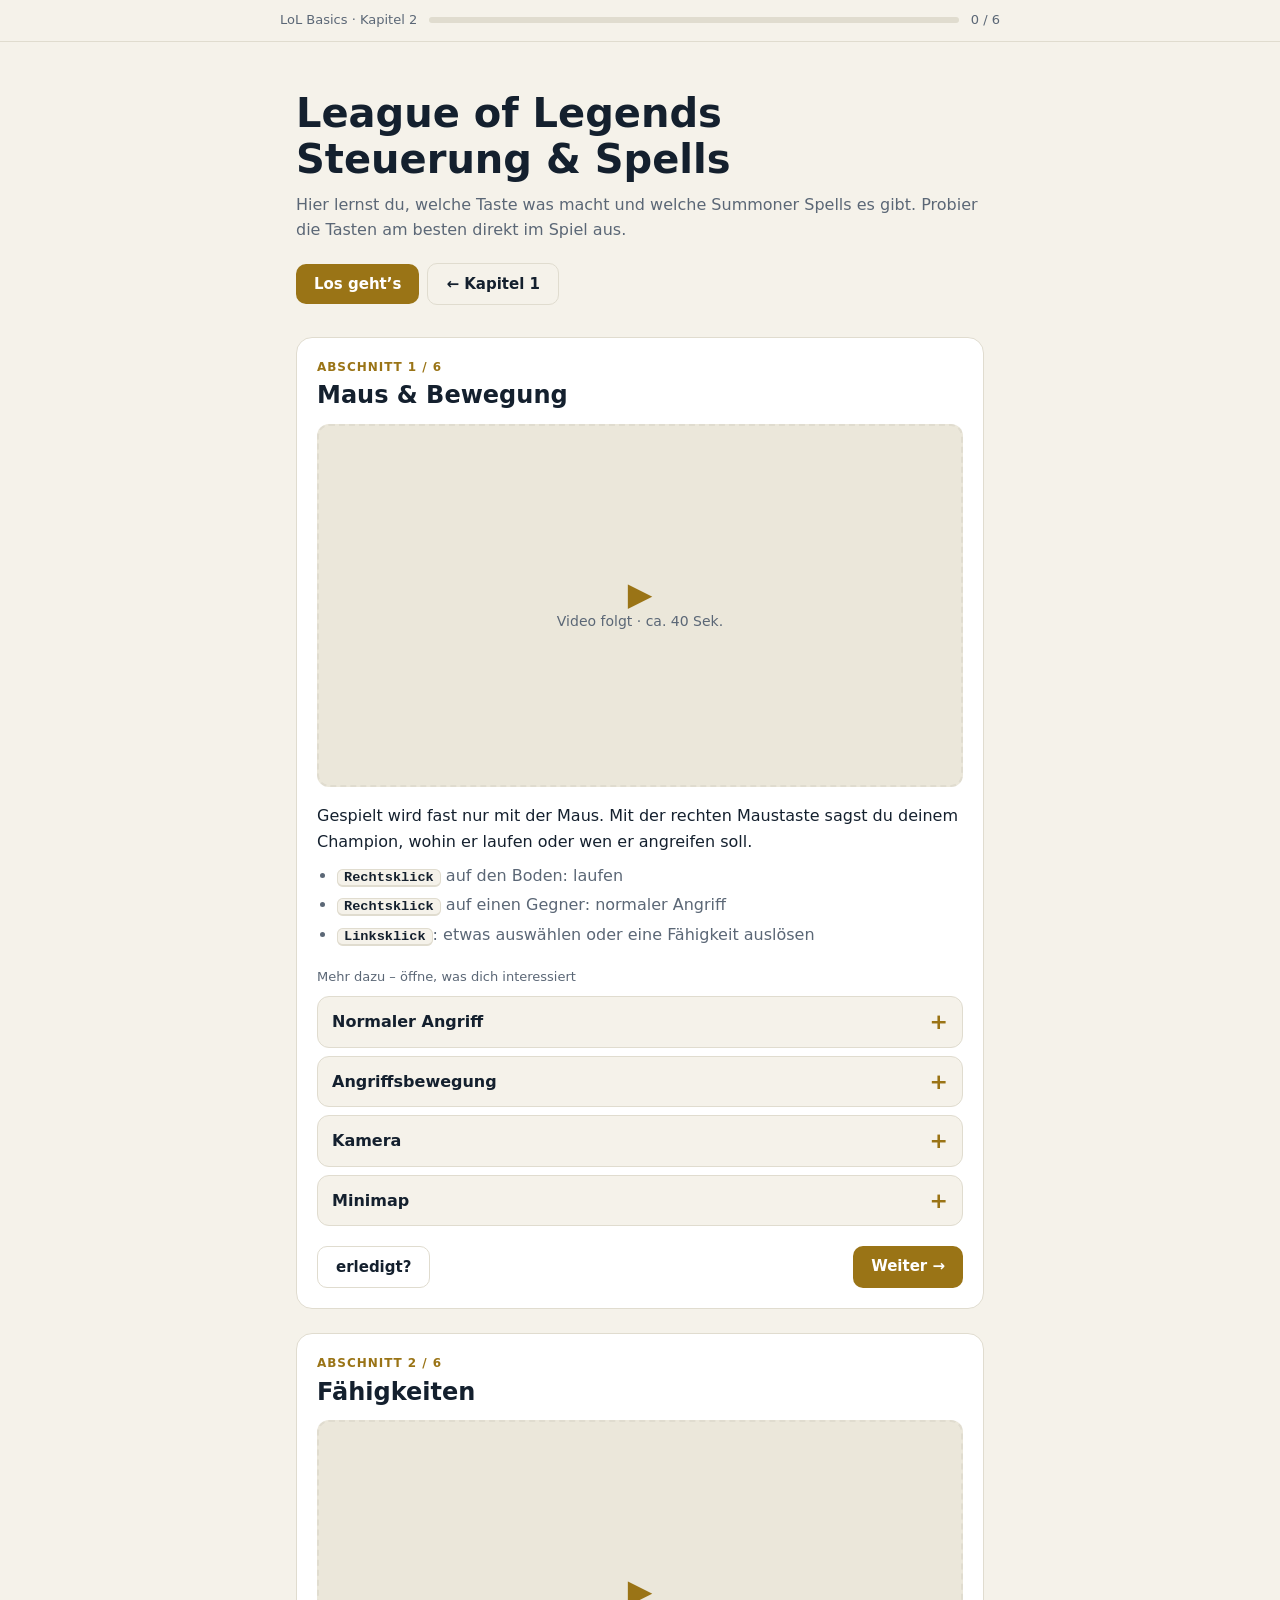
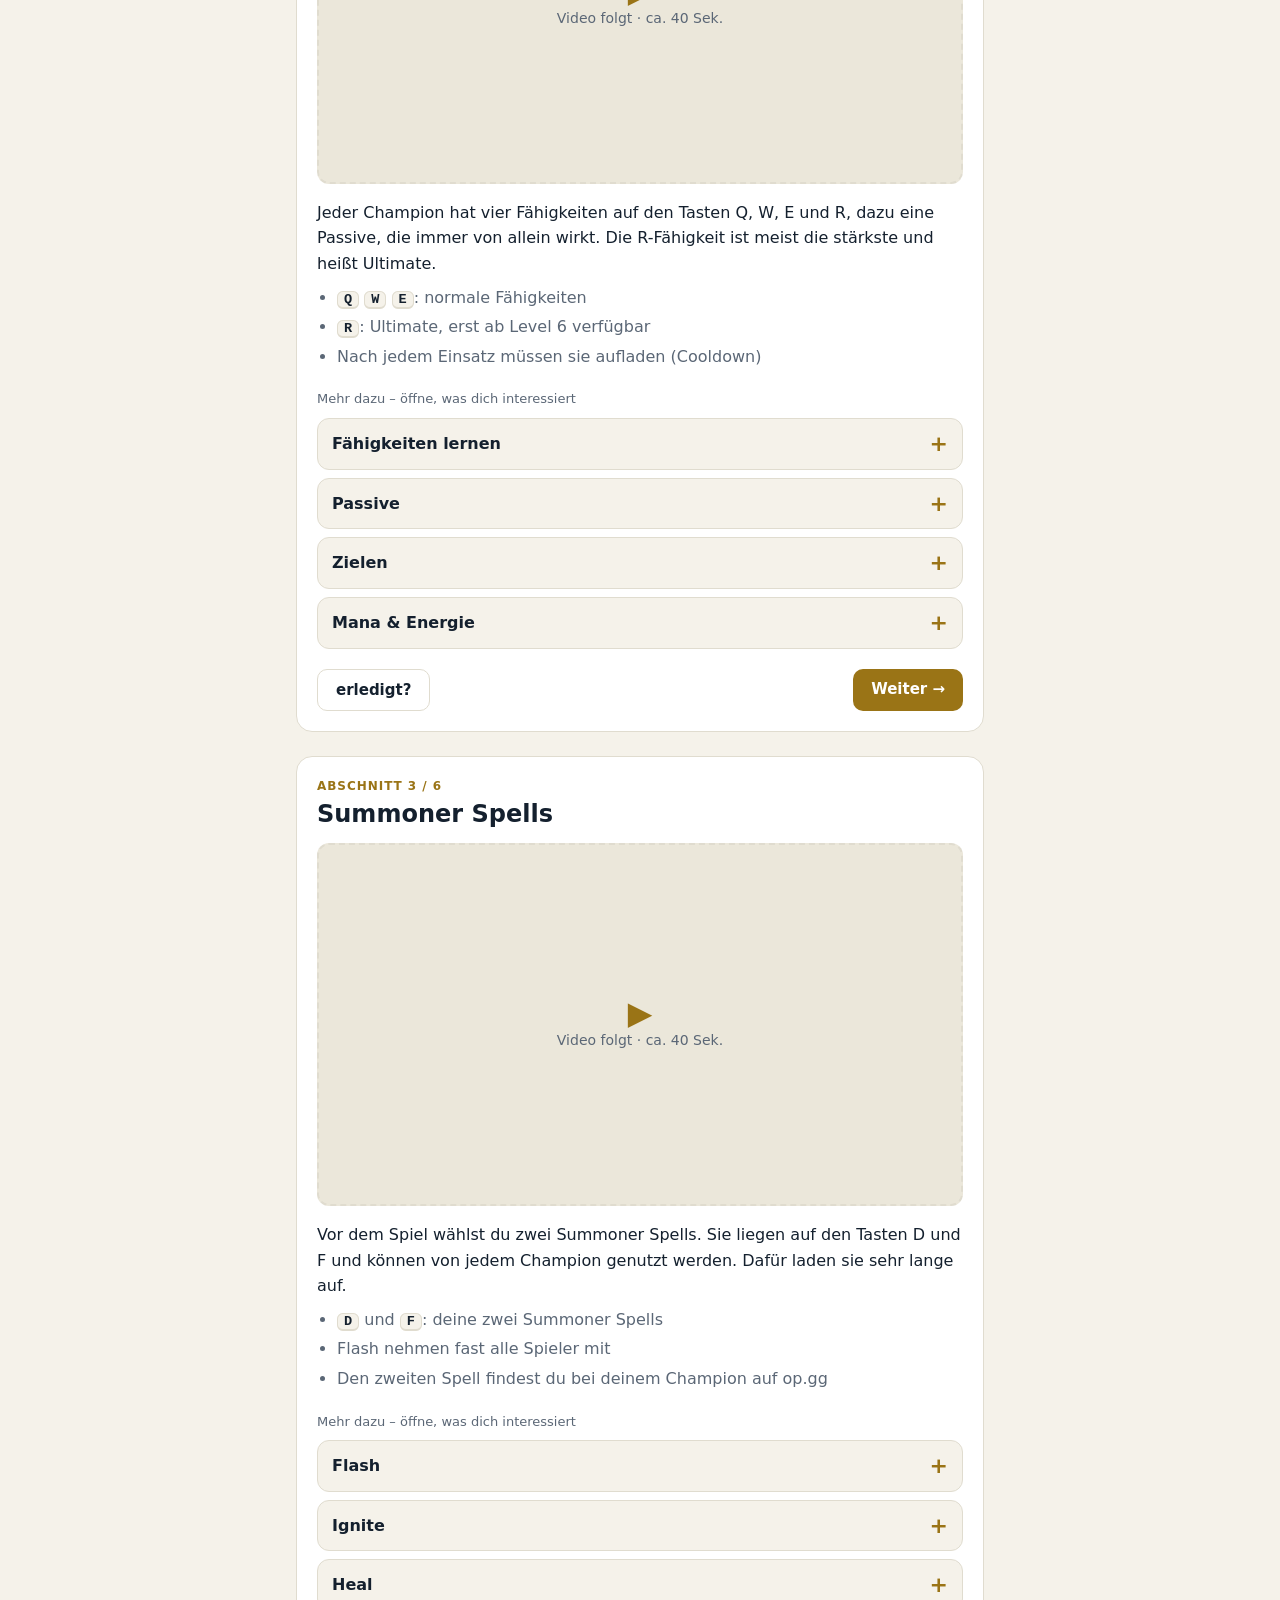
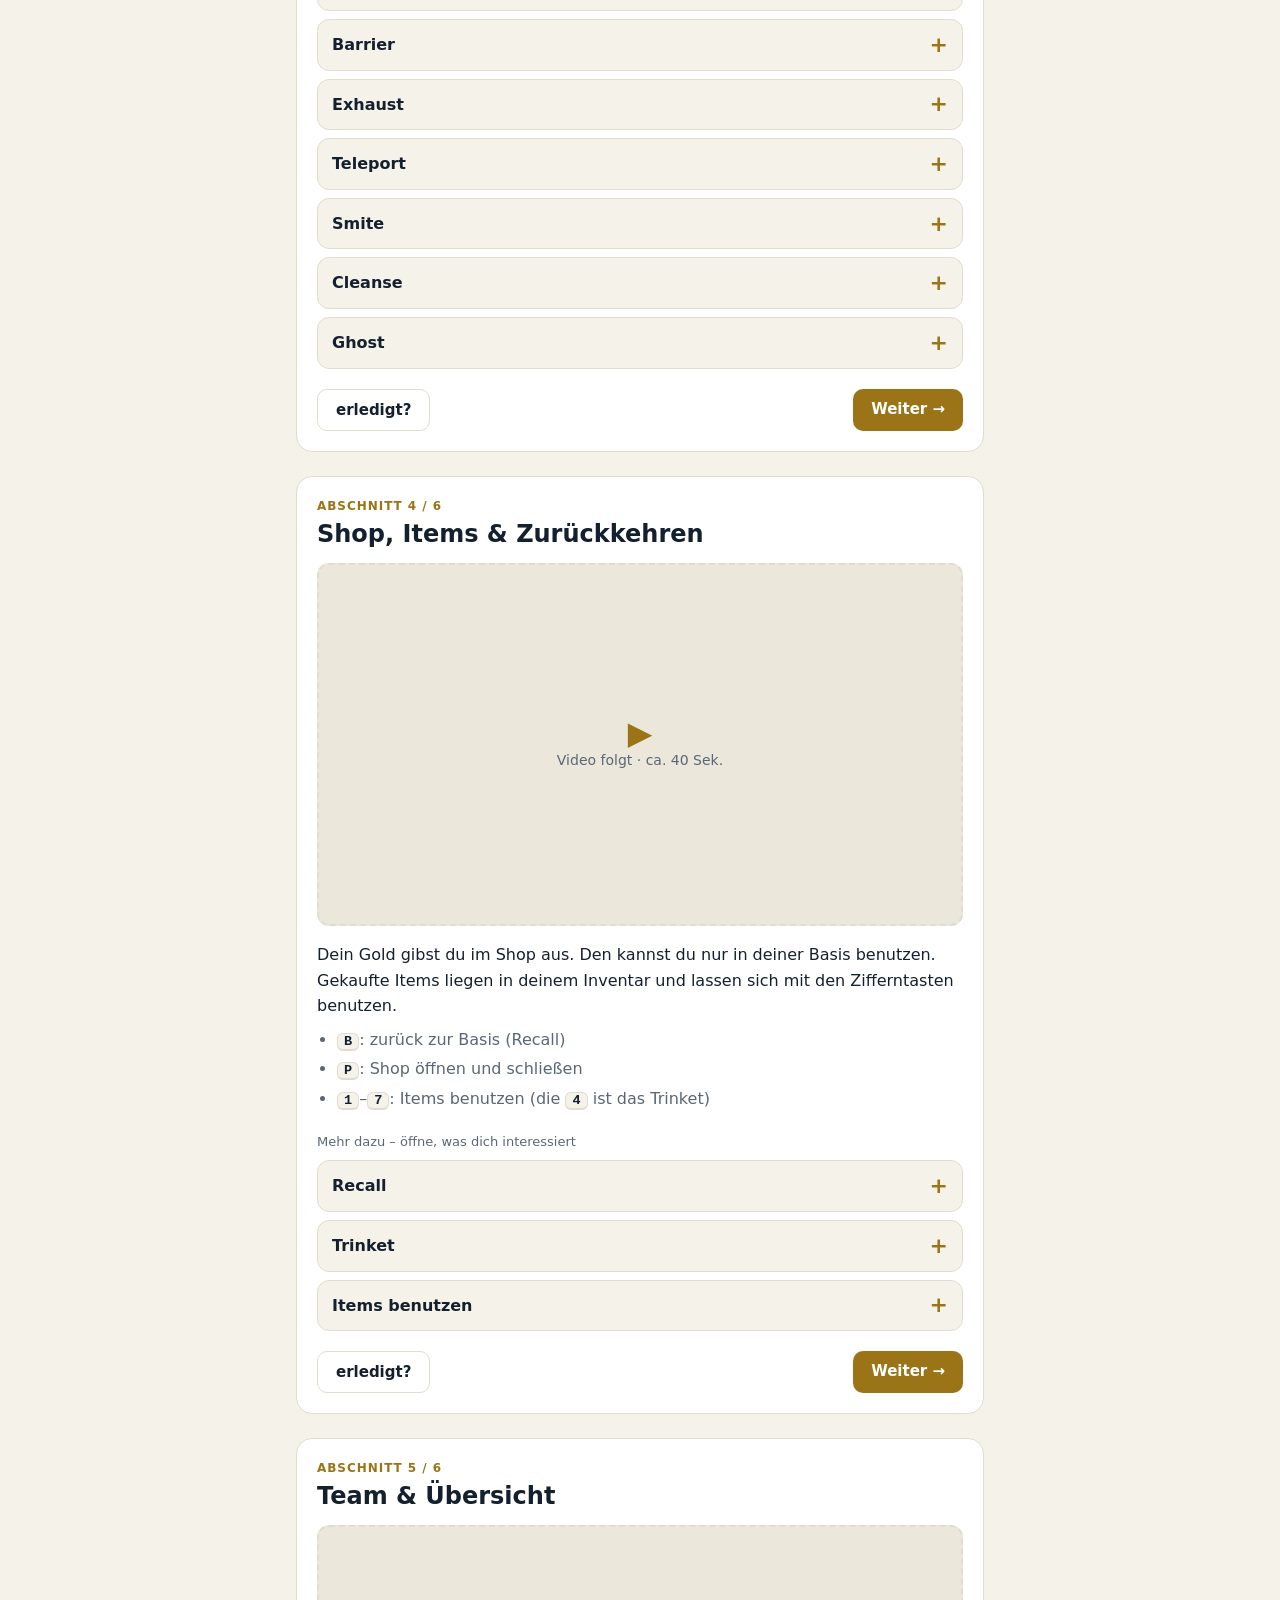
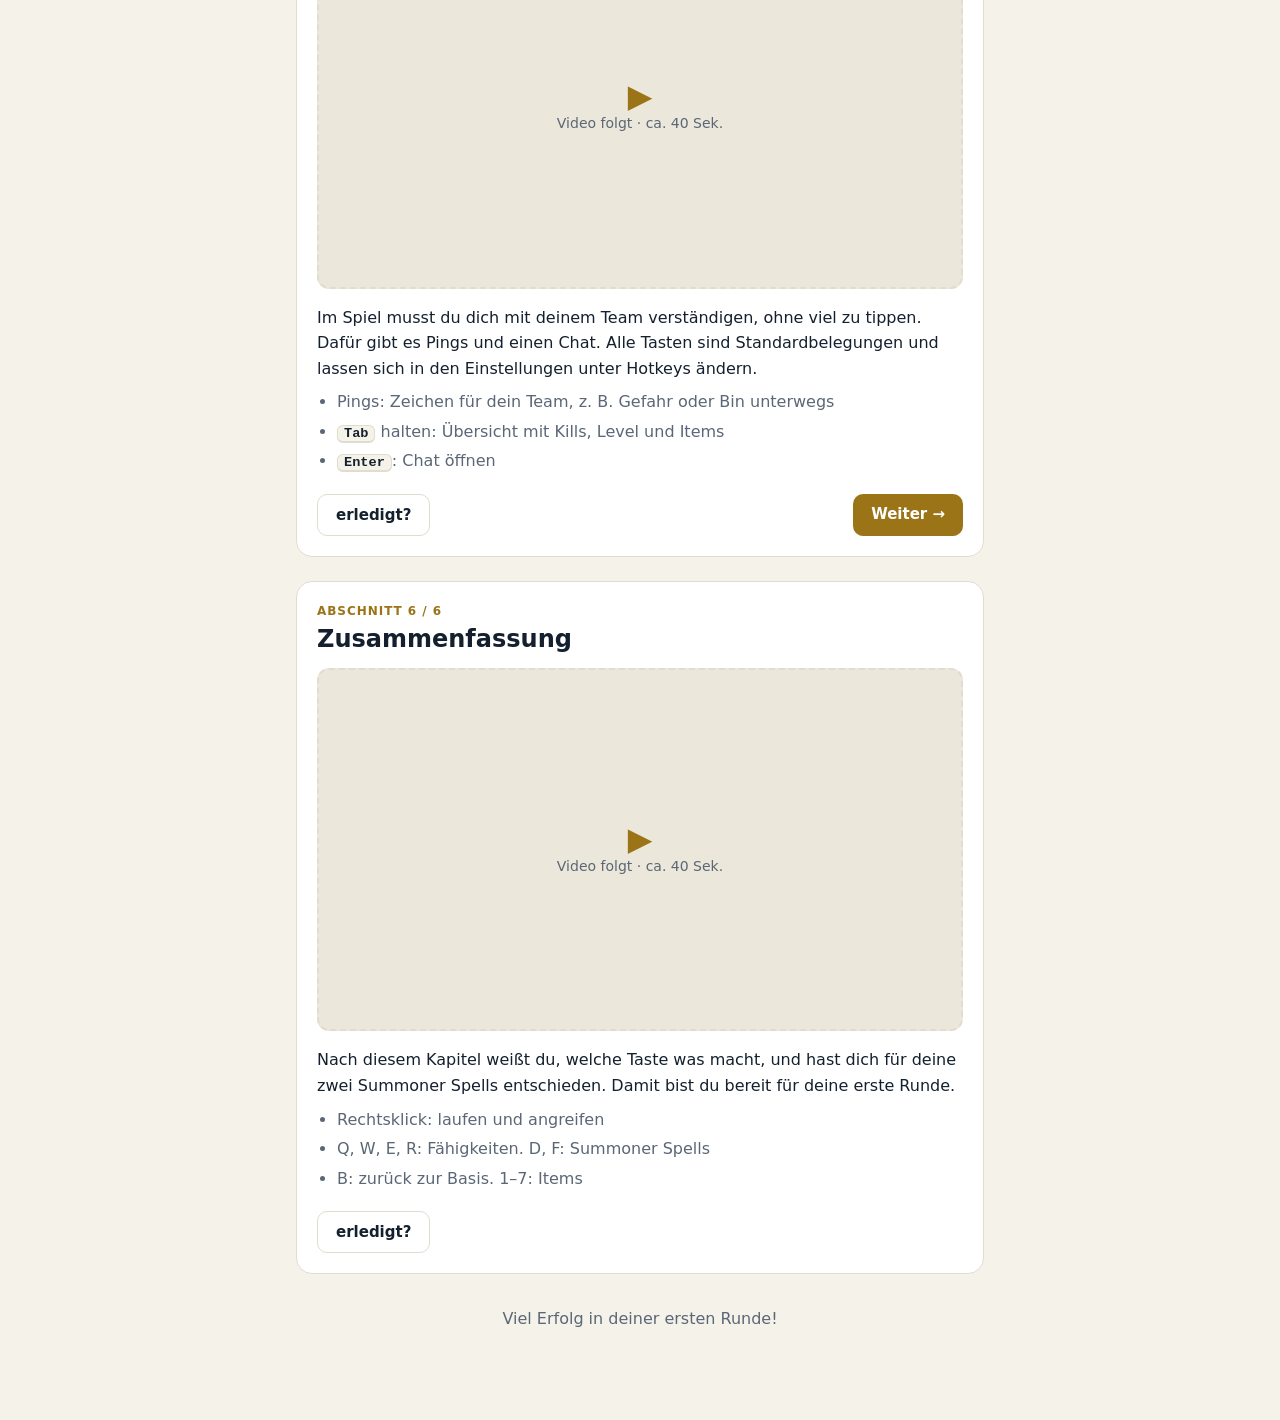
==== kapitel2.html @ f8f874b2 "Add Kapitel 2 (Steuerung & Spells)" ====
<!DOCTYPE html>
<html lang="de">
<head>
<meta charset="utf-8">
<meta name="viewport" content="width=device-width, initial-scale=1, viewport-fit=cover">
<title>League of Legends – Steuerung &amp; Spells</title>
<style>
:root{--bg:#f5f2ea;--surface:#fff;--ink:#14202e;--muted:#5b6776;--accent:#9a7416;--accent-ink:#fff;--line:#e0dccf;--ph:#ebe7da;
box-sizing:border-box;padding-top:env(safe-area-inset-top,0px);padding-bottom:env(safe-area-inset-bottom,0px)}
@media (prefers-color-scheme:dark){:root:not([data-theme="light"]){--bg:#0b1420;--surface:#121f30;--ink:#eef1f5;--muted:#9aa8ba;--accent:#d7b25a;--accent-ink:#1a1405;--line:#24364d;--ph:#0e1a2a}}
:root[data-theme="dark"]{--bg:#0b1420;--surface:#121f30;--ink:#eef1f5;--muted:#9aa8ba;--accent:#d7b25a;--accent-ink:#1a1405;--line:#24364d;--ph:#0e1a2a}
html{scroll-behavior:smooth;scroll-padding-top:72px}
*{box-sizing:border-box}
body{margin:0;background:var(--bg);color:var(--ink);font:16px/1.6 system-ui,-apple-system,"Segoe UI",Roboto,sans-serif}
header{position:sticky;top:env(safe-area-inset-top,0px);z-index:5;background:var(--bg);border-bottom:1px solid var(--line);padding:10px 16px}
.bar{max-width:720px;margin:0 auto;display:flex;align-items:center;gap:12px;font-size:13px;color:var(--muted)}
.track{flex:1;height:6px;border-radius:3px;background:var(--line);overflow:hidden}
.fill{height:100%;width:0;background:var(--accent);transition:width .3s}
main{max-width:720px;margin:0 auto;padding:24px 16px 64px}
.hero{padding:24px 0 32px}
.hero h1{font-size:clamp(28px,7vw,40px);line-height:1.15;margin:0 0 10px}
.hero p{color:var(--muted);margin:0 0 20px}
.btn{display:inline-block;border:0;border-radius:10px;padding:11px 18px;font:600 15px system-ui,sans-serif;cursor:pointer;text-decoration:none;background:var(--accent);color:var(--accent-ink)}
.btn.ghost{background:transparent;color:var(--ink);border:1px solid var(--line)}
.btn.ghost.on{border-color:var(--accent);color:var(--accent)}
.ch{background:var(--surface);border:1px solid var(--line);border-radius:16px;padding:20px;margin-bottom:24px}
.num{font-size:12px;letter-spacing:.08em;text-transform:uppercase;color:var(--accent);font-weight:700}
.ch h2{margin:4px 0 14px;font-size:24px;line-height:1.2}
.vid video,.vid iframe,.ph{display:block;width:100%;aspect-ratio:16/9;border:0;border-radius:12px;background:#000}
.ph{background:var(--ph);border:2px dashed var(--line);display:flex;flex-direction:column;align-items:center;justify-content:center;color:var(--muted);font-size:14px}
.play{font-size:32px;color:var(--accent);line-height:1}
.lead{margin:16px 0 8px}
.pts{margin:0 0 20px;padding-left:20px;color:var(--muted)}
.pts li{margin:4px 0}
.actions{display:flex;flex-wrap:wrap;gap:10px;justify-content:space-between}
.subs{margin:0 0 20px}
.subs-h{font-size:13px;color:var(--muted);margin-bottom:8px}
.sub{border:1px solid var(--line);border-radius:12px;margin-bottom:8px;background:var(--bg)}
.sub summary{cursor:pointer;padding:12px 14px;font-weight:600;list-style:none;display:flex;justify-content:space-between;align-items:center}
.sub summary::-webkit-details-marker{display:none}
.sub summary::after{content:"+";color:var(--accent);font-size:22px;line-height:1}
.sub[open] summary::after{content:"–"}
.subbody{padding:0 14px 6px}
.fin{text-align:center;color:var(--muted);padding:8px 0}
kbd{border:1px solid var(--line);border-bottom-width:2px;border-radius:6px;padding:0 6px;background:var(--bg);color:var(--ink);font:600 .85em ui-monospace,SFMono-Regular,Menlo,monospace;white-space:nowrap}
.hero .btn+.btn{margin-left:8px}
</style>
</head>
<body>
<header><div class="bar"><span>LoL Basics · Kapitel 2</span><div class="track"><div class="fill" id="fill"></div></div><span id="cnt">0 / 0</span></div></header>
<main>
  <section class="hero">
    <h1>League of Legends<br>Steuerung &amp; Spells</h1>
    <p>Hier lernst du, welche Taste was macht und welche Summoner Spells es gibt. Probier die Tasten am besten direkt im Spiel aus.</p>
    <a class="btn" href="#k1">Los geht’s</a><a class="btn ghost" href="index.html">← Kapitel 1</a>
  </section>
  <div id="chapters"></div>
</main>
<script>
/* Hier kannst du alles anpassen.
   video: Link zu einer .mp4-Datei (z. B. "videos/kapitel1.mp4") oder ein YouTube-Link. Leer lassen = Platzhalter. */
const CHAPTERS=[
{title:"Maus & Bewegung",video:"",
 text:"Gespielt wird fast nur mit der Maus. Mit der rechten Maustaste sagst du deinem Champion, wohin er laufen oder wen er angreifen soll.",
 points:["<kbd>Rechtsklick</kbd> auf den Boden: laufen","<kbd>Rechtsklick</kbd> auf einen Gegner: normaler Angriff","<kbd>Linksklick</kbd>: etwas auswählen oder eine Fähigkeit auslösen"],
 subs:[
  {title:"Normaler Angriff",video:"",text:"Ein Rechtsklick auf einen Gegner startet den normalen Angriff (Auto-Attack). Nahkämpfer müssen dafür nah ran, Fernkämpfer schießen aus der Distanz. Genau damit setzt du auch deine Last Hits auf Minions."},
  {title:"Angriffsbewegung",video:"",text:"Drücke <kbd>A</kbd> und klicke auf den Boden: Dein Champion läuft dorthin und greift unterwegs das nächste Ziel an. Praktisch, wenn du Minion-Wellen bekämpfst."},
  {title:"Kamera",video:"",text:"Mit <kbd>Y</kbd> sperrst du die Kamera an deinen Champion oder löst sie wieder. Mit der <kbd>Leertaste</kbd> springt die Kamera zurück zu ihm. Ist sie gelöst, bewegst du sie am Bildschirmrand."},
  {title:"Minimap",video:"",text:"Linksklick auf die Minimap bewegt die Kamera dorthin, Rechtsklick lässt deinen Champion dorthin laufen."},
]},

{title:"Fähigkeiten",video:"",
 text:"Jeder Champion hat vier Fähigkeiten auf den Tasten Q, W, E und R, dazu eine Passive, die immer von allein wirkt. Die R-Fähigkeit ist meist die stärkste und heißt Ultimate.",
 points:["<kbd>Q</kbd> <kbd>W</kbd> <kbd>E</kbd>: normale Fähigkeiten","<kbd>R</kbd>: Ultimate, erst ab Level 6 verfügbar","Nach jedem Einsatz müssen sie aufladen (Cooldown)"],
 subs:[
  {title:"Fähigkeiten lernen",video:"",text:"Bei jedem Levelaufstieg bekommst du einen Fähigkeitspunkt. Halte <kbd>Strg</kbd> gedrückt und drücke Q, W, E oder R, um die Fähigkeit zu lernen oder zu verbessern. Du kannst auch auf das kleine Plus klicken. Die beste Reihenfolge hast du schon auf op.gg nachgeschlagen."},
  {title:"Passive",video:"",text:"Die Passive hat keine Taste. Sie wirkt automatisch und gibt deinem Champion seine besondere Eigenschaft."},
  {title:"Zielen",video:"",text:"Normalerweise drückst du die Taste und klickst dann, um zu zielen. Mit der Option Schnellzauber in den Einstellungen wirkt die Fähigkeit sofort beim Tastendruck in Richtung deines Mauszeigers. Das ist schneller, aber braucht etwas Übung."},
  {title:"Mana & Energie",video:"",text:"Viele Fähigkeiten kosten Mana (blauer Balken) oder Energie. Ist der Balken leer, kannst du nichts wirken. Manche Champions brauchen gar keins."},
]},

{title:"Summoner Spells",video:"",
 text:"Vor dem Spiel wählst du zwei Summoner Spells. Sie liegen auf den Tasten D und F und können von jedem Champion genutzt werden. Dafür laden sie sehr lange auf.",
 points:["<kbd>D</kbd> und <kbd>F</kbd>: deine zwei Summoner Spells","Flash nehmen fast alle Spieler mit","Den zweiten Spell findest du bei deinem Champion auf op.gg"],
 subs:[
  {title:"Flash",video:"",text:"Du springst sofort ein Stück in Richtung deines Mauszeigers. Zum Fliehen oder um Gegner zu überraschen. Lädt etwa 5 Minuten auf."},
  {title:"Ignite",video:"",text:"Setzt einen Gegner in Brand: Er nimmt einige Sekunden lang Schaden. Gut, um einen fast besiegten Gegner zu erledigen."},
  {title:"Heal",video:"",text:"Heilt dich und einen Verbündeten in der Nähe und macht euch kurz schneller. Wird oft in der Bot Lane gespielt."},
  {title:"Barrier",video:"",text:"Gibt dir kurz einen Schild, der Schaden abfängt. Hilft vor allem zerbrechlichen Champions."},
  {title:"Exhaust",video:"",text:"Schwächt einen Gegner: Er ist langsamer und macht weniger Schaden. Gut gegen gefährliche Angreifer."},
  {title:"Teleport",video:"",text:"Nach kurzer Wartezeit teleportierst du dich zu einem Gebäude, Minion oder Ward deines Teams. Oft in der Top Lane."},
  {title:"Smite",video:"",text:"Nur für den Jungle: Fügt neutralen Monstern festen Schaden zu und hilft, Drache und Baron zu sichern. Der Jungler nimmt immer Smite."},
  {title:"Cleanse",video:"",text:"Entfernt Betäubungen und andere Kontrolleffekte von dir. Nützlich, wenn die Gegner dich oft festhalten."},
  {title:"Ghost",video:"",text:"Macht dich ein paar Sekunden deutlich schneller. Gut zum Verfolgen oder Fliehen."},
]},

{title:"Shop, Items & Zurückkehren",video:"",
 text:"Dein Gold gibst du im Shop aus. Den kannst du nur in deiner Basis benutzen. Gekaufte Items liegen in deinem Inventar und lassen sich mit den Zifferntasten benutzen.",
 points:["<kbd>B</kbd>: zurück zur Basis (Recall)","<kbd>P</kbd>: Shop öffnen und schließen","<kbd>1</kbd>–<kbd>7</kbd>: Items benutzen (die <kbd>4</kbd> ist das Trinket)"],
 subs:[
  {title:"Recall",video:"",text:"Mit <kbd>B</kbd> kehrst du nach etwa 8 Sekunden in die Basis zurück, heilst dich und kaufst ein. Wirst du dabei getroffen oder bewegst dich, wird der Recall abgebrochen. Mach es also nur, wenn kein Gegner in der Nähe ist."},
  {title:"Trinket",video:"",text:"Das Trinket ist ein kostenloser Gegenstand auf Taste <kbd>4</kbd>. Meist ist das eine Ward: Du setzt sie auf den Boden und siehst dadurch einen Bereich der Karte, ohne selbst dort zu sein."},
  {title:"Items benutzen",video:"",text:"Manche Items haben eine aktive Fähigkeit. Du löst sie mit der Zifferntaste des Inventarplatzes aus, in dem das Item liegt."},
]},

{title:"Team & Übersicht",video:"",
 text:"Im Spiel musst du dich mit deinem Team verständigen, ohne viel zu tippen. Dafür gibt es Pings und einen Chat. Alle Tasten sind Standardbelegungen und lassen sich in den Einstellungen unter Hotkeys ändern.",
 points:["Pings: Zeichen für dein Team, z. B. Gefahr oder Bin unterwegs","<kbd>Tab</kbd> halten: Übersicht mit Kills, Level und Items","<kbd>Enter</kbd>: Chat öffnen"],
},

{title:"Zusammenfassung",video:"",
 text:"Nach diesem Kapitel weißt du, welche Taste was macht, und hast dich für deine zwei Summoner Spells entschieden. Damit bist du bereit für deine erste Runde.",
 points:["Rechtsklick: laufen und angreifen","Q, W, E, R: Fähigkeiten. D, F: Summoner Spells","B: zurück zur Basis. 1–7: Items"],
 }

];

const KEY="lol-basics-done-2";
let done=new Set();
try{done=new Set(JSON.parse(localStorage.getItem(KEY)||"[]"))}catch(e){}
function save(){try{localStorage.setItem(KEY,JSON.stringify([...done]))}catch(e){}}

function media(c){
  const v=(c.video||"").trim();
  if(!v)return '<div class="ph"><div class="play">▶</div><div>Video folgt · ca. 40 Sek.</div></div>';
  if(/youtu\.?be/.test(v)){
    const m=v.match(/(?:v=|youtu\.be\/|embed\/|shorts\/)([\w-]{11})/);
    if(m)return '<iframe src="https://www.youtube-nocookie.com/embed/'+m[1]+'?rel=0&playsinline=1" title="'+c.title+'" allow="accelerometer; autoplay; clipboard-write; encrypted-media; gyroscope; picture-in-picture; web-share" referrerpolicy="strict-origin-when-cross-origin" allowfullscreen loading="lazy"></iframe>';
  }
  return '<video controls playsinline preload="metadata" src="'+v+'"></video>';
}

function progress(){
  const n=CHAPTERS.length;
  document.getElementById("fill").style.width=(done.size/n*100)+"%";
  document.getElementById("cnt").textContent=done.size+" / "+n;
}

function subsHtml(c){
  if(!c.subs||!c.subs.length)return "";
  return '<div class="subs"><div class="subs-h">Mehr dazu – öffne, was dich interessiert</div>'+
    c.subs.map(d=>
      '<details class="sub"><summary>'+d.title+'</summary><div class="subbody"><div class="vid">'+media(d)+'</div>'+
      '<p class="lead">'+d.text+'</p>'+
      (d.points?'<ul class="pts">'+d.points.map(p=>'<li>'+p+'</li>').join("")+'</ul>':'')+
      '</div></details>').join("")+'</div>';
}

const root=document.getElementById("chapters");
CHAPTERS.forEach((c,i)=>{
  const last=i===CHAPTERS.length-1;
  const s=document.createElement("section");
  s.className="ch";s.id="k"+(i+1);
  s.innerHTML=
    '<div class="num">Abschnitt '+(i+1)+' / '+CHAPTERS.length+'</div>'+
    '<h2>'+c.title+'</h2>'+
    '<div class="vid">'+media(c)+'</div>'+
    '<p class="lead">'+c.text+'</p>'+
    '<ul class="pts">'+c.points.map(p=>'<li>'+p+'</li>').join("")+'</ul>'+
    subsHtml(c)+
    '<div class="actions"><button class="btn ghost" data-i="'+i+'"></button>'+
    (last?'':'<a class="btn" href="#k'+(i+2)+'">Weiter →</a>')+'</div>';
  root.appendChild(s);
});
const fin=document.createElement("p");
fin.className="fin";fin.textContent="Viel Erfolg in deiner ersten Runde!";
root.appendChild(fin);

function paint(btn){
  const on=done.has(+btn.dataset.i);
  btn.classList.toggle("on",on);
  btn.textContent=on?"✓ completed":"erledigt?";
}
root.querySelectorAll("button[data-i]").forEach(b=>{
  paint(b);
  b.addEventListener("click",()=>{
    const i=+b.dataset.i;
    done.has(i)?done.delete(i):done.add(i);
    save();paint(b);progress();
  });
});
progress();
</script>
</body>
</html>
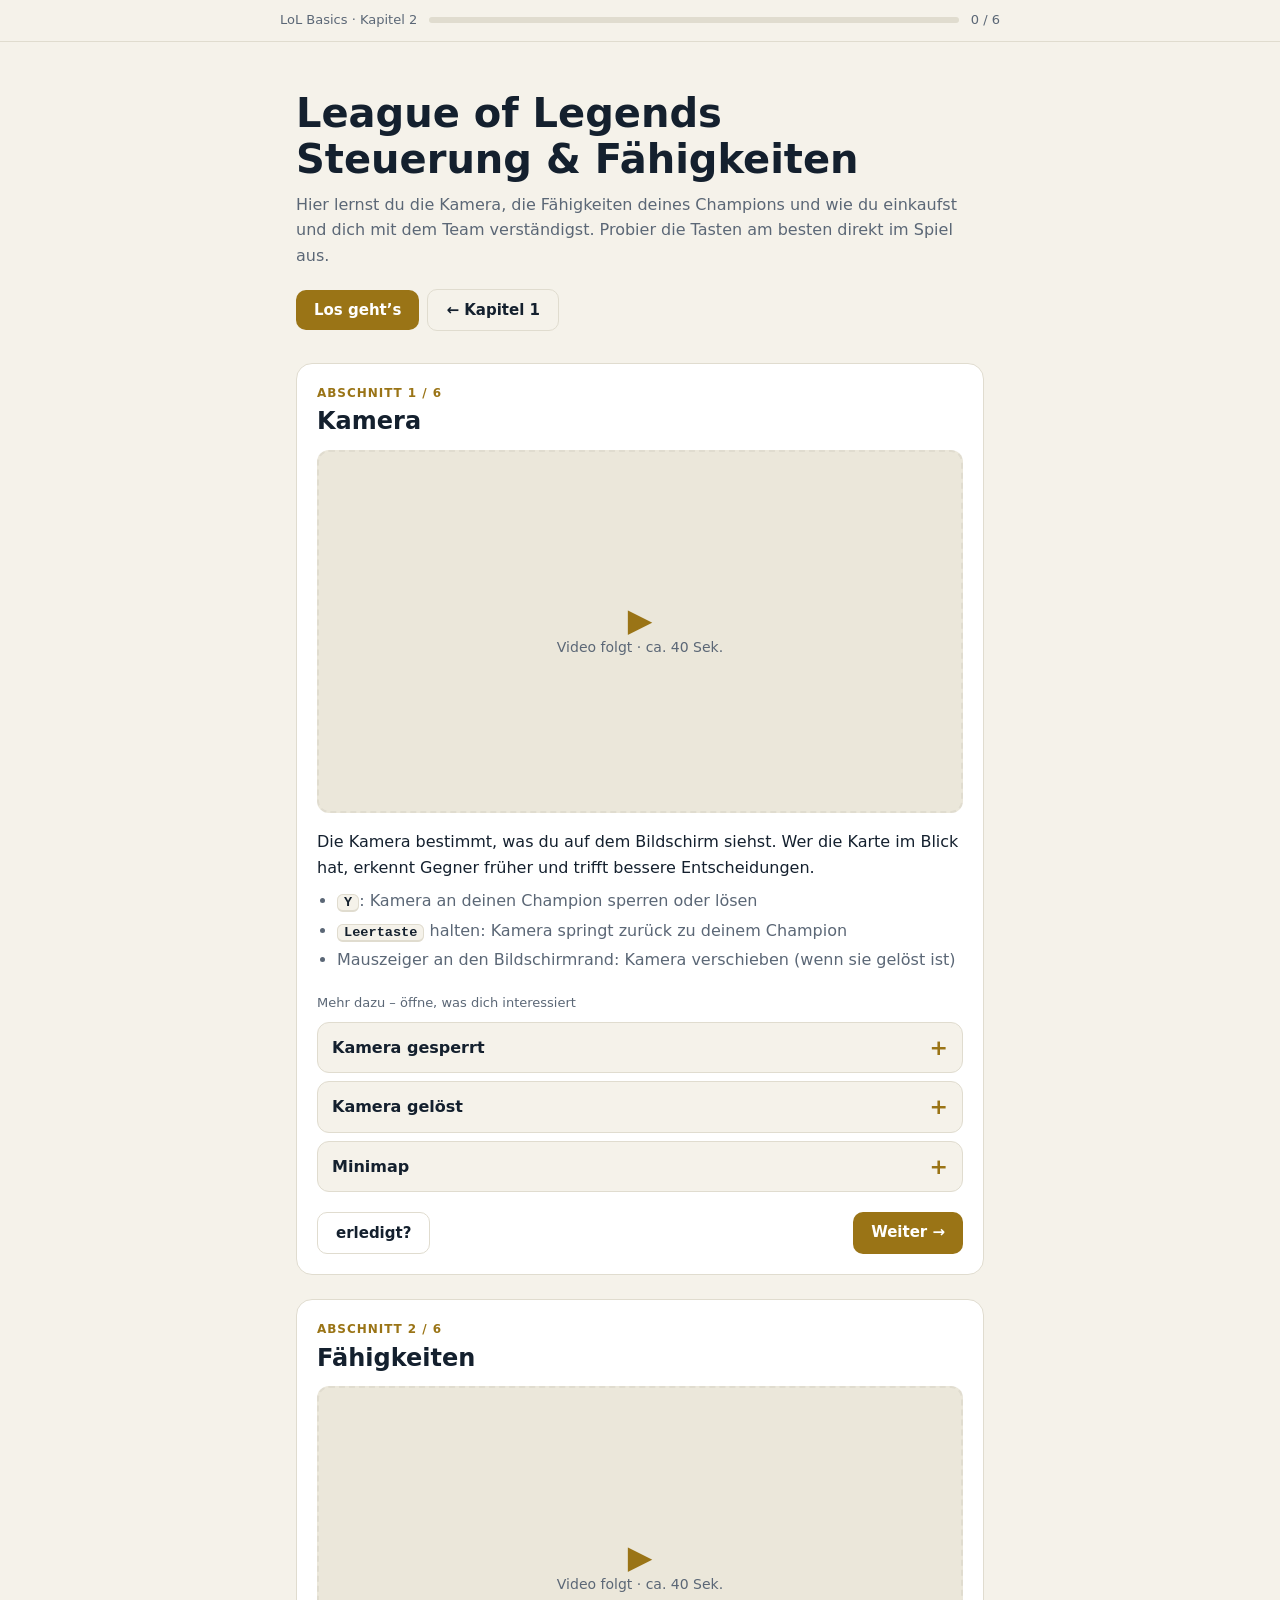
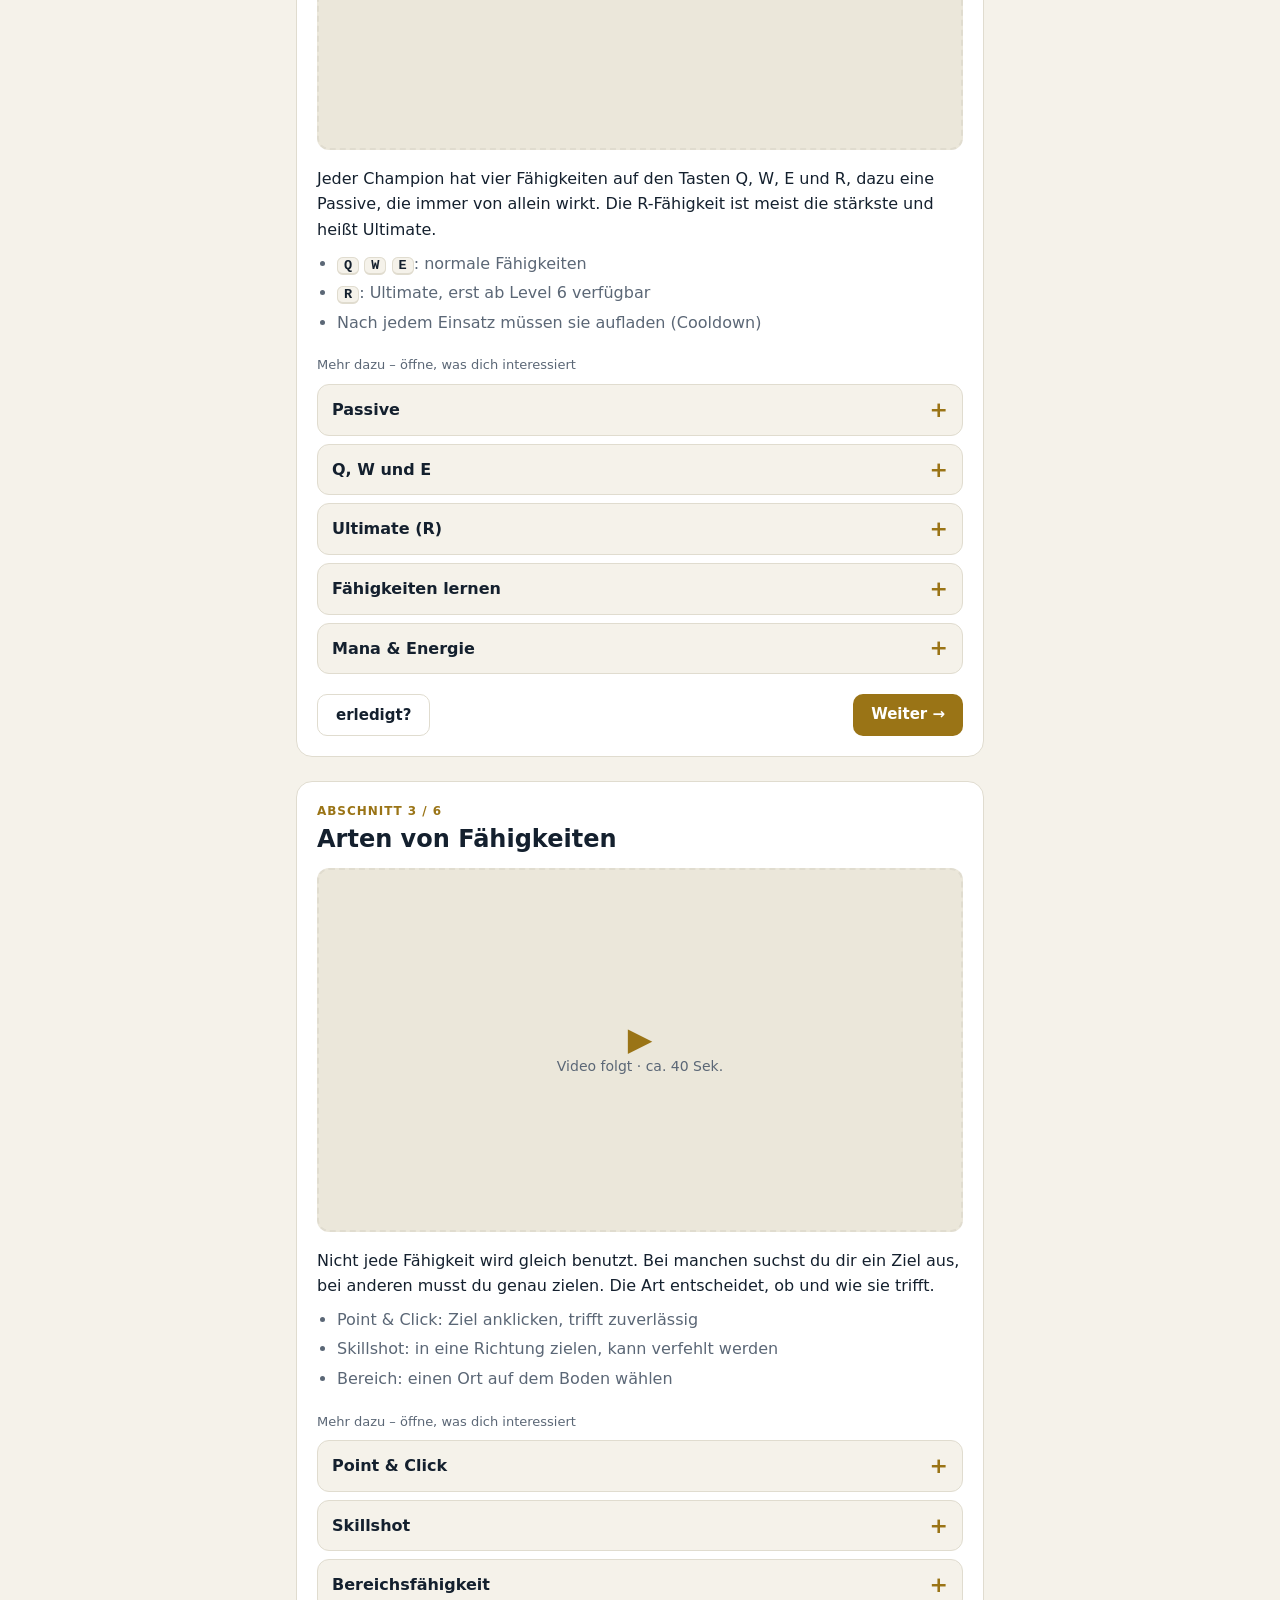
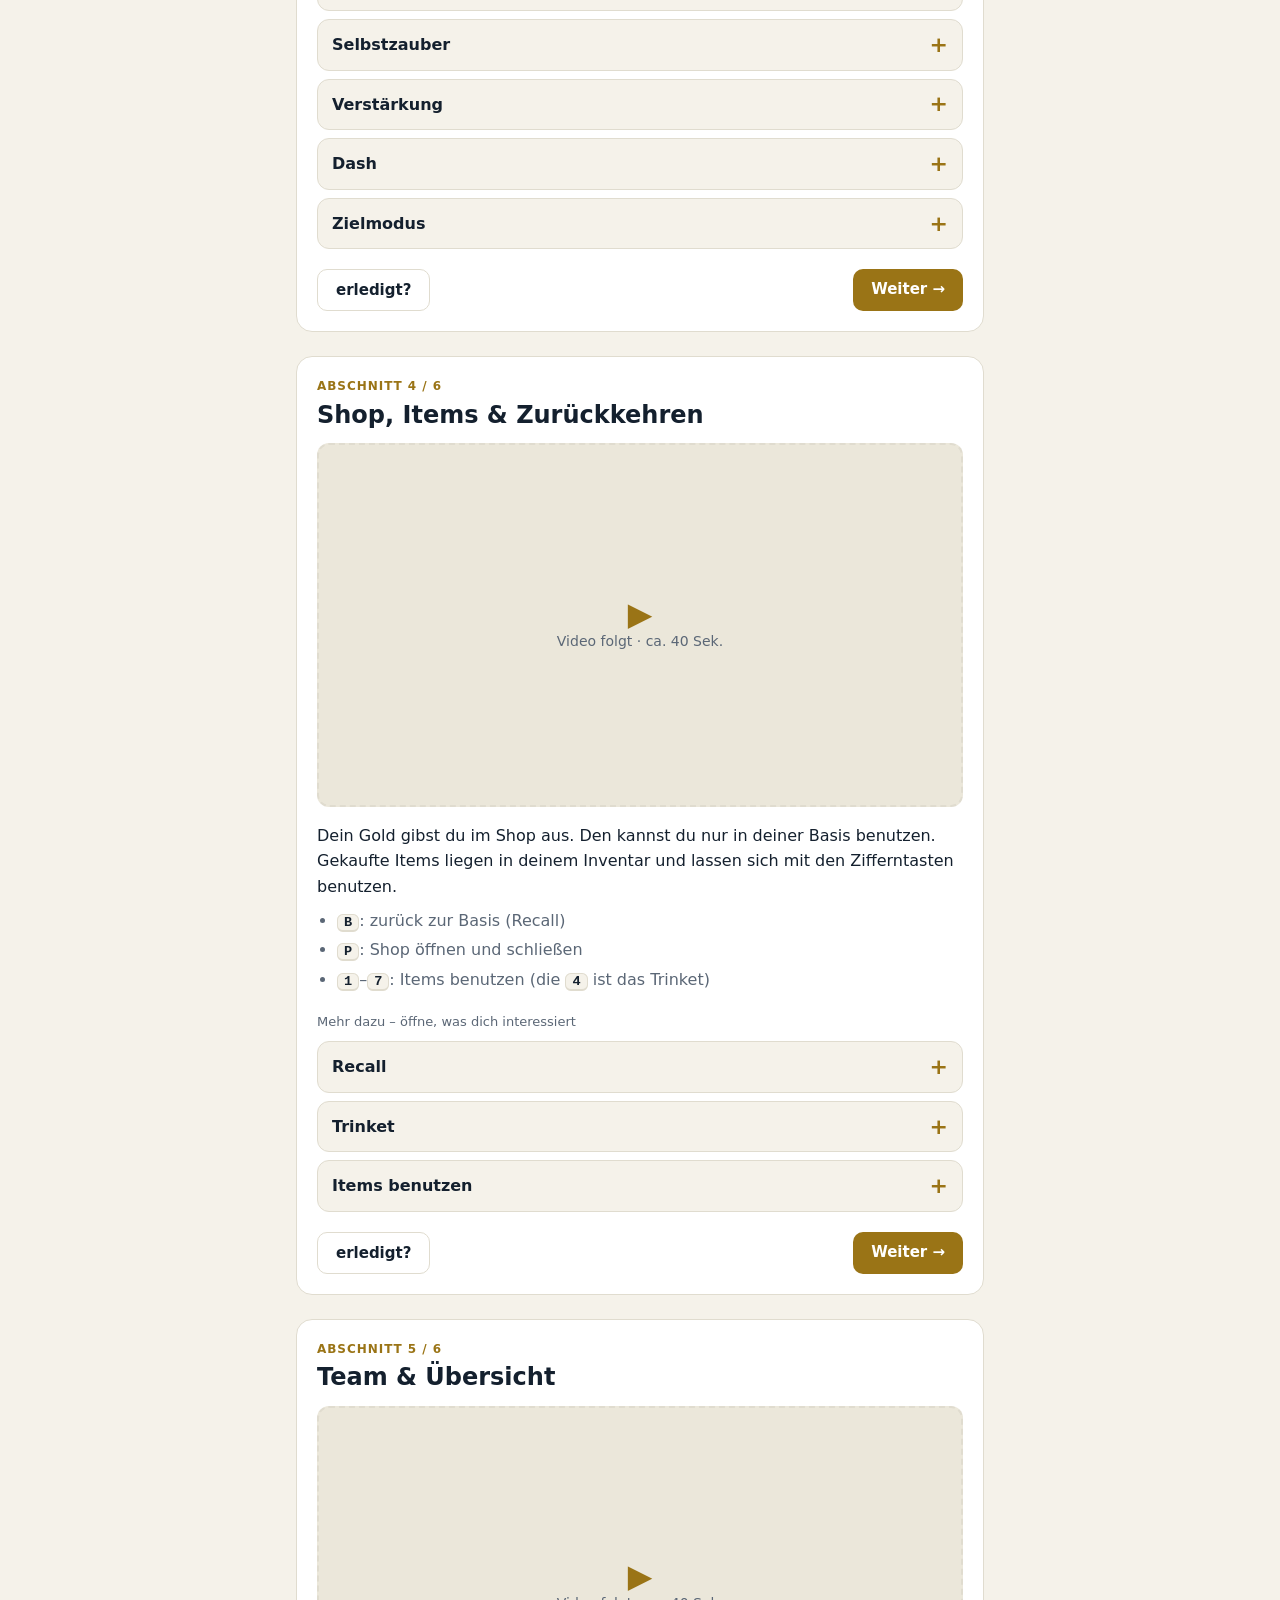
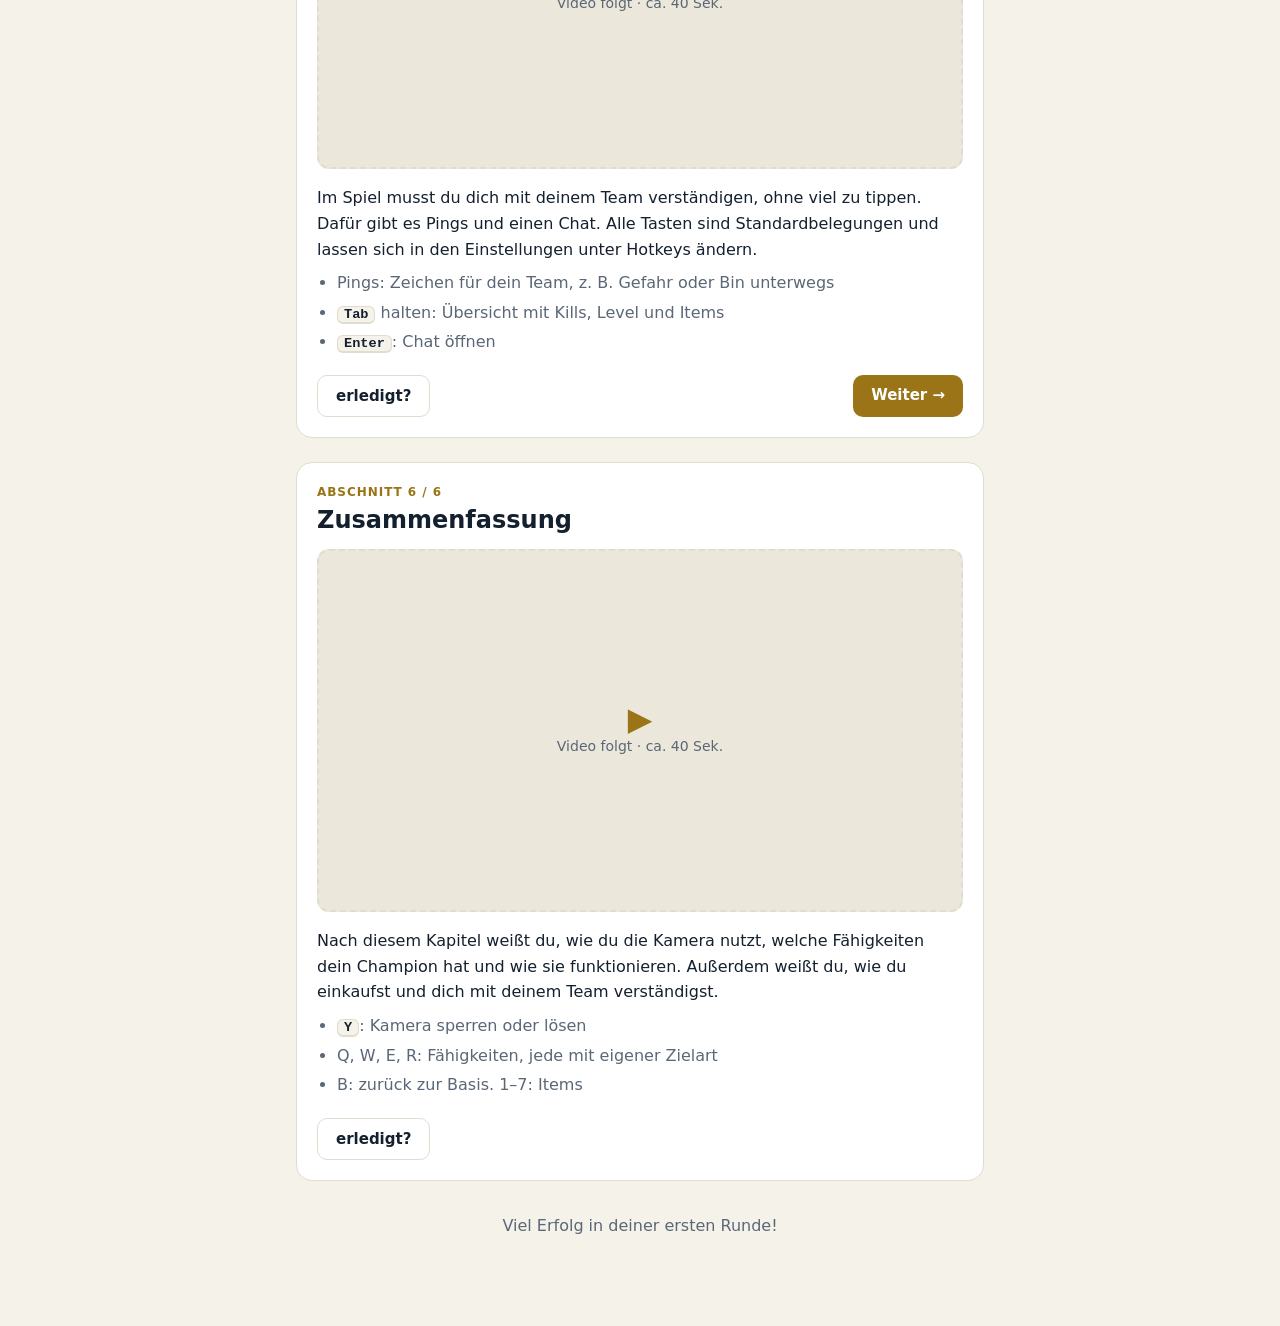
==== commit 2ba0785a: "Kapitel 2 überarbeitet: Kamera, Arten von Fähigkeiten" ====
--- a/kapitel2.html
+++ b/kapitel2.html
@@ -3,7 +3,7 @@
 <head>
 <meta charset="utf-8">
 <meta name="viewport" content="width=device-width, initial-scale=1, viewport-fit=cover">
-<title>League of Legends – Steuerung &amp; Spells</title>
+<title>League of Legends – Steuerung &amp; Fähigkeiten</title>
 <style>
 :root{--bg:#f5f2ea;--surface:#fff;--ink:#14202e;--muted:#5b6776;--accent:#9a7416;--accent-ink:#fff;--line:#e0dccf;--ph:#ebe7da;
 box-sizing:border-box;padding-top:env(safe-area-inset-top,0px);padding-bottom:env(safe-area-inset-bottom,0px)}
@@ -50,8 +50,8 @@
 <header><div class="bar"><span>LoL Basics · Kapitel 2</span><div class="track"><div class="fill" id="fill"></div></div><span id="cnt">0 / 0</span></div></header>
 <main>
   <section class="hero">
-    <h1>League of Legends<br>Steuerung &amp; Spells</h1>
-    <p>Hier lernst du, welche Taste was macht und welche Summoner Spells es gibt. Probier die Tasten am besten direkt im Spiel aus.</p>
+    <h1>League of Legends<br>Steuerung &amp; Fähigkeiten</h1>
+    <p>Hier lernst du die Kamera, die Fähigkeiten deines Champions und wie du einkaufst und dich mit dem Team verständigst. Probier die Tasten am besten direkt im Spiel aus.</p>
     <a class="btn" href="#k1">Los geht’s</a><a class="btn ghost" href="index.html">← Kapitel 1</a>
   </section>
   <div id="chapters"></div>
@@ -60,39 +60,37 @@
 /* Hier kannst du alles anpassen.
    video: Link zu einer .mp4-Datei (z. B. "videos/kapitel1.mp4") oder ein YouTube-Link. Leer lassen = Platzhalter. */
 const CHAPTERS=[
-{title:"Maus & Bewegung",video:"",
- text:"Gespielt wird fast nur mit der Maus. Mit der rechten Maustaste sagst du deinem Champion, wohin er laufen oder wen er angreifen soll.",
- points:["<kbd>Rechtsklick</kbd> auf den Boden: laufen","<kbd>Rechtsklick</kbd> auf einen Gegner: normaler Angriff","<kbd>Linksklick</kbd>: etwas auswählen oder eine Fähigkeit auslösen"],
+{title:"Kamera",video:"",
+ text:"Die Kamera bestimmt, was du auf dem Bildschirm siehst. Wer die Karte im Blick hat, erkennt Gegner früher und trifft bessere Entscheidungen.",
+ points:["<kbd>Y</kbd>: Kamera an deinen Champion sperren oder lösen","<kbd>Leertaste</kbd> halten: Kamera springt zurück zu deinem Champion","Mauszeiger an den Bildschirmrand: Kamera verschieben (wenn sie gelöst ist)"],
  subs:[
-  {title:"Normaler Angriff",video:"",text:"Ein Rechtsklick auf einen Gegner startet den normalen Angriff (Auto-Attack). Nahkämpfer müssen dafür nah ran, Fernkämpfer schießen aus der Distanz. Genau damit setzt du auch deine Last Hits auf Minions."},
-  {title:"Angriffsbewegung",video:"",text:"Drücke <kbd>A</kbd> und klicke auf den Boden: Dein Champion läuft dorthin und greift unterwegs das nächste Ziel an. Praktisch, wenn du Minion-Wellen bekämpfst."},
-  {title:"Kamera",video:"",text:"Mit <kbd>Y</kbd> sperrst du die Kamera an deinen Champion oder löst sie wieder. Mit der <kbd>Leertaste</kbd> springt die Kamera zurück zu ihm. Ist sie gelöst, bewegst du sie am Bildschirmrand."},
-  {title:"Minimap",video:"",text:"Linksklick auf die Minimap bewegt die Kamera dorthin, Rechtsklick lässt deinen Champion dorthin laufen."},
+  {title:"Kamera gesperrt",video:"",text:"Die Kamera folgt immer deinem Champion. Das ist einfach für den Anfang, aber du siehst weniger von der Umgebung."},
+  {title:"Kamera gelöst",video:"",text:"Du bewegst die Kamera selbst mit der Maus am Bildschirmrand. So schaust du in die Lane voraus oder auf Gegner, ohne dich selbst zu bewegen. Mit der <kbd>Leertaste</kbd> holst du sie zurück."},
+  {title:"Minimap",video:"",text:"Linksklick auf die Minimap bewegt die Kamera dorthin, Rechtsklick lässt deinen Champion dorthin laufen. Schau regelmäßig drauf: Sie zeigt dir, wo dein Team und die Gegner sind."},
 ]},
 
 {title:"Fähigkeiten",video:"",
  text:"Jeder Champion hat vier Fähigkeiten auf den Tasten Q, W, E und R, dazu eine Passive, die immer von allein wirkt. Die R-Fähigkeit ist meist die stärkste und heißt Ultimate.",
  points:["<kbd>Q</kbd> <kbd>W</kbd> <kbd>E</kbd>: normale Fähigkeiten","<kbd>R</kbd>: Ultimate, erst ab Level 6 verfügbar","Nach jedem Einsatz müssen sie aufladen (Cooldown)"],
  subs:[
+  {title:"Passive",video:"",text:"Die Passive hat keine Taste. Sie wirkt automatisch und gibt deinem Champion seine besondere Eigenschaft."},
+  {title:"Q, W und E",video:"",text:"Deine drei normalen Fähigkeiten. Du kannst sie ab Level 1 lernen und setzt sie oft ein, um Schaden zu machen, dich zu schützen oder Gegner zu kontrollieren. Ihre Cooldowns sind meist kurz."},
+  {title:"Ultimate (R)",video:"",text:"Die stärkste Fähigkeit deines Champions. Du schaltest sie ab Level 6 frei und verbesserst sie auf Level 11 und 16. Ihr Cooldown ist lang, dafür kann sie einen Kampf entscheiden."},
   {title:"Fähigkeiten lernen",video:"",text:"Bei jedem Levelaufstieg bekommst du einen Fähigkeitspunkt. Halte <kbd>Strg</kbd> gedrückt und drücke Q, W, E oder R, um die Fähigkeit zu lernen oder zu verbessern. Du kannst auch auf das kleine Plus klicken. Die beste Reihenfolge hast du schon auf op.gg nachgeschlagen."},
-  {title:"Passive",video:"",text:"Die Passive hat keine Taste. Sie wirkt automatisch und gibt deinem Champion seine besondere Eigenschaft."},
-  {title:"Zielen",video:"",text:"Normalerweise drückst du die Taste und klickst dann, um zu zielen. Mit der Option Schnellzauber in den Einstellungen wirkt die Fähigkeit sofort beim Tastendruck in Richtung deines Mauszeigers. Das ist schneller, aber braucht etwas Übung."},
-  {title:"Mana & Energie",video:"",text:"Viele Fähigkeiten kosten Mana (blauer Balken) oder Energie. Ist der Balken leer, kannst du nichts wirken. Manche Champions brauchen gar keins."},
+  {title:"Mana & Energie",video:"",text:"Viele Fähigkeiten kosten Mana (blauer Balken) oder Energie (gelber Balken). Mana füllt sich langsam auf, Energie schneller. Ist der Balken leer, kannst du nichts wirken. Manche Champions brauchen gar keins von beiden."},
 ]},
 
-{title:"Summoner Spells",video:"",
- text:"Vor dem Spiel wählst du zwei Summoner Spells. Sie liegen auf den Tasten D und F und können von jedem Champion genutzt werden. Dafür laden sie sehr lange auf.",
- points:["<kbd>D</kbd> und <kbd>F</kbd>: deine zwei Summoner Spells","Flash nehmen fast alle Spieler mit","Den zweiten Spell findest du bei deinem Champion auf op.gg"],
+{title:"Arten von Fähigkeiten",video:"",
+ text:"Nicht jede Fähigkeit wird gleich benutzt. Bei manchen suchst du dir ein Ziel aus, bei anderen musst du genau zielen. Die Art entscheidet, ob und wie sie trifft.",
+ points:["Point & Click: Ziel anklicken, trifft zuverlässig","Skillshot: in eine Richtung zielen, kann verfehlt werden","Bereich: einen Ort auf dem Boden wählen"],
  subs:[
-  {title:"Flash",video:"",text:"Du springst sofort ein Stück in Richtung deines Mauszeigers. Zum Fliehen oder um Gegner zu überraschen. Lädt etwa 5 Minuten auf."},
-  {title:"Ignite",video:"",text:"Setzt einen Gegner in Brand: Er nimmt einige Sekunden lang Schaden. Gut, um einen fast besiegten Gegner zu erledigen."},
-  {title:"Heal",video:"",text:"Heilt dich und einen Verbündeten in der Nähe und macht euch kurz schneller. Wird oft in der Bot Lane gespielt."},
-  {title:"Barrier",video:"",text:"Gibt dir kurz einen Schild, der Schaden abfängt. Hilft vor allem zerbrechlichen Champions."},
-  {title:"Exhaust",video:"",text:"Schwächt einen Gegner: Er ist langsamer und macht weniger Schaden. Gut gegen gefährliche Angreifer."},
-  {title:"Teleport",video:"",text:"Nach kurzer Wartezeit teleportierst du dich zu einem Gebäude, Minion oder Ward deines Teams. Oft in der Top Lane."},
-  {title:"Smite",video:"",text:"Nur für den Jungle: Fügt neutralen Monstern festen Schaden zu und hilft, Drache und Baron zu sichern. Der Jungler nimmt immer Smite."},
-  {title:"Cleanse",video:"",text:"Entfernt Betäubungen und andere Kontrolleffekte von dir. Nützlich, wenn die Gegner dich oft festhalten."},
-  {title:"Ghost",video:"",text:"Macht dich ein paar Sekunden deutlich schneller. Gut zum Verfolgen oder Fliehen."},
+  {title:"Point & Click",video:"",text:"Du wählst einen Gegner als Ziel. Die Fähigkeit trifft zuverlässig, solange er in Reichweite bleibt. Beispiel: Annies Q."},
+  {title:"Skillshot",video:"",text:"Du zielst in eine Richtung und ein Projektil fliegt los. Es trifft nur, wenn ein Gegner im Weg steht. Gegner können ausweichen, und Minions können das Projektil blockieren. Beispiel: Ezreals Q."},
+  {title:"Bereichsfähigkeit",video:"",text:"Du wählst einen Punkt auf dem Boden. Dort wirkt die Fähigkeit in einem Kreis, oft nach kurzer Verzögerung. Wer rechtzeitig herausläuft, nimmt keinen Schaden. Beispiel: Luxs E."},
+  {title:"Selbstzauber",video:"",text:"Braucht kein Ziel und wirkt sofort bei dir, zum Beispiel als Schild oder Tempo-Boost. Beispiel: Garens W."},
+  {title:"Verstärkung",video:"",text:"Die Fähigkeit macht deinen nächsten normalen Angriff stärker oder gibt ihm einen Zusatzeffekt. Du drückst die Taste und greifst danach an. Beispiel: Garens Q."},
+  {title:"Dash",video:"",text:"Dein Champion springt oder rennt ein Stück in eine Richtung. Gut zum Angreifen und zum Fliehen. Beispiel: Ezreals E."},
+  {title:"Zielmodus",video:"",text:"Normalerweise drückst du die Taste und klickst dann, um die Fähigkeit auszulösen. Mit der Option Schnellzauber in den Einstellungen wirkt sie sofort beim Tastendruck in Richtung deines Mauszeigers. Das ist schneller, braucht aber Übung."},
 ]},
 
 {title:"Shop, Items & Zurückkehren",video:"",
@@ -110,8 +108,8 @@
 },
 
 {title:"Zusammenfassung",video:"",
- text:"Nach diesem Kapitel weißt du, welche Taste was macht, und hast dich für deine zwei Summoner Spells entschieden. Damit bist du bereit für deine erste Runde.",
- points:["Rechtsklick: laufen und angreifen","Q, W, E, R: Fähigkeiten. D, F: Summoner Spells","B: zurück zur Basis. 1–7: Items"],
+ text:"Nach diesem Kapitel weißt du, wie du die Kamera nutzt, welche Fähigkeiten dein Champion hat und wie sie funktionieren. Außerdem weißt du, wie du einkaufst und dich mit deinem Team verständigst.",
+ points:["<kbd>Y</kbd>: Kamera sperren oder lösen","Q, W, E, R: Fähigkeiten, jede mit eigener Zielart","B: zurück zur Basis. 1–7: Items"],
  }
 
 ];
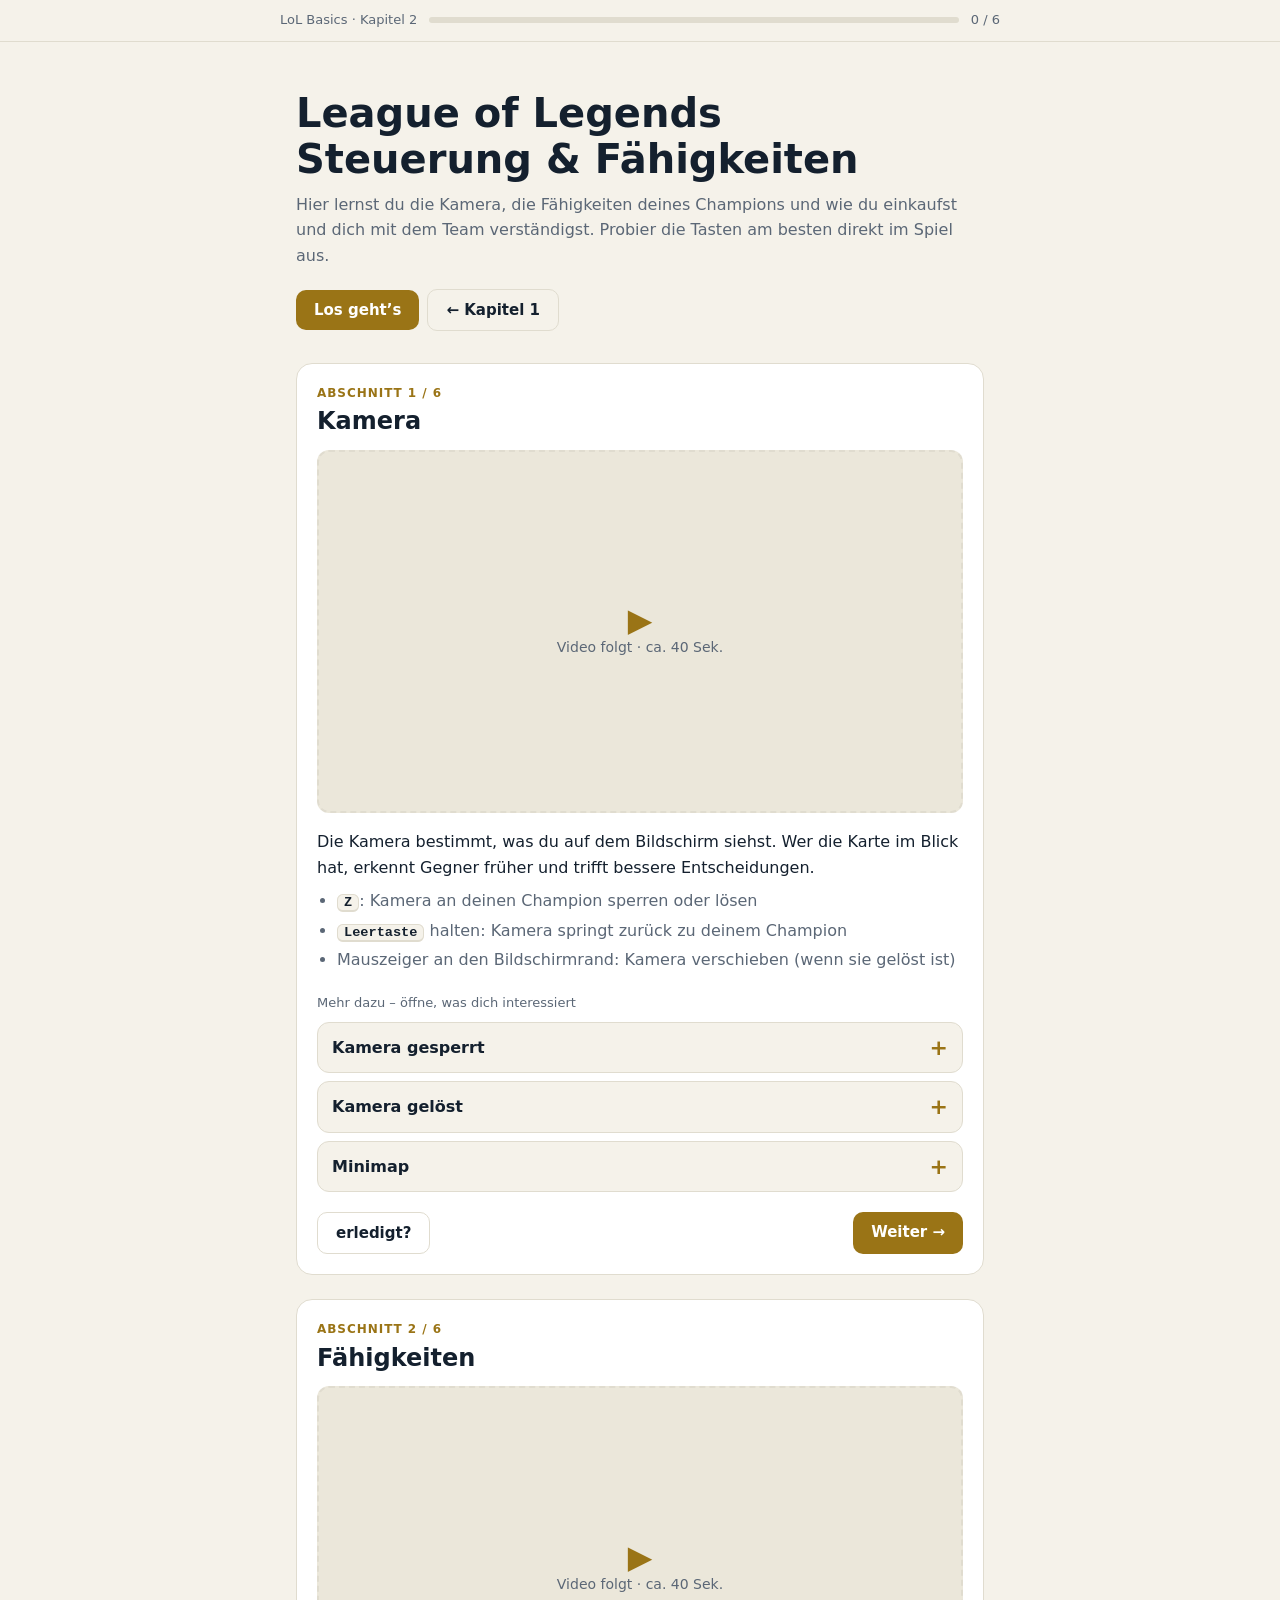
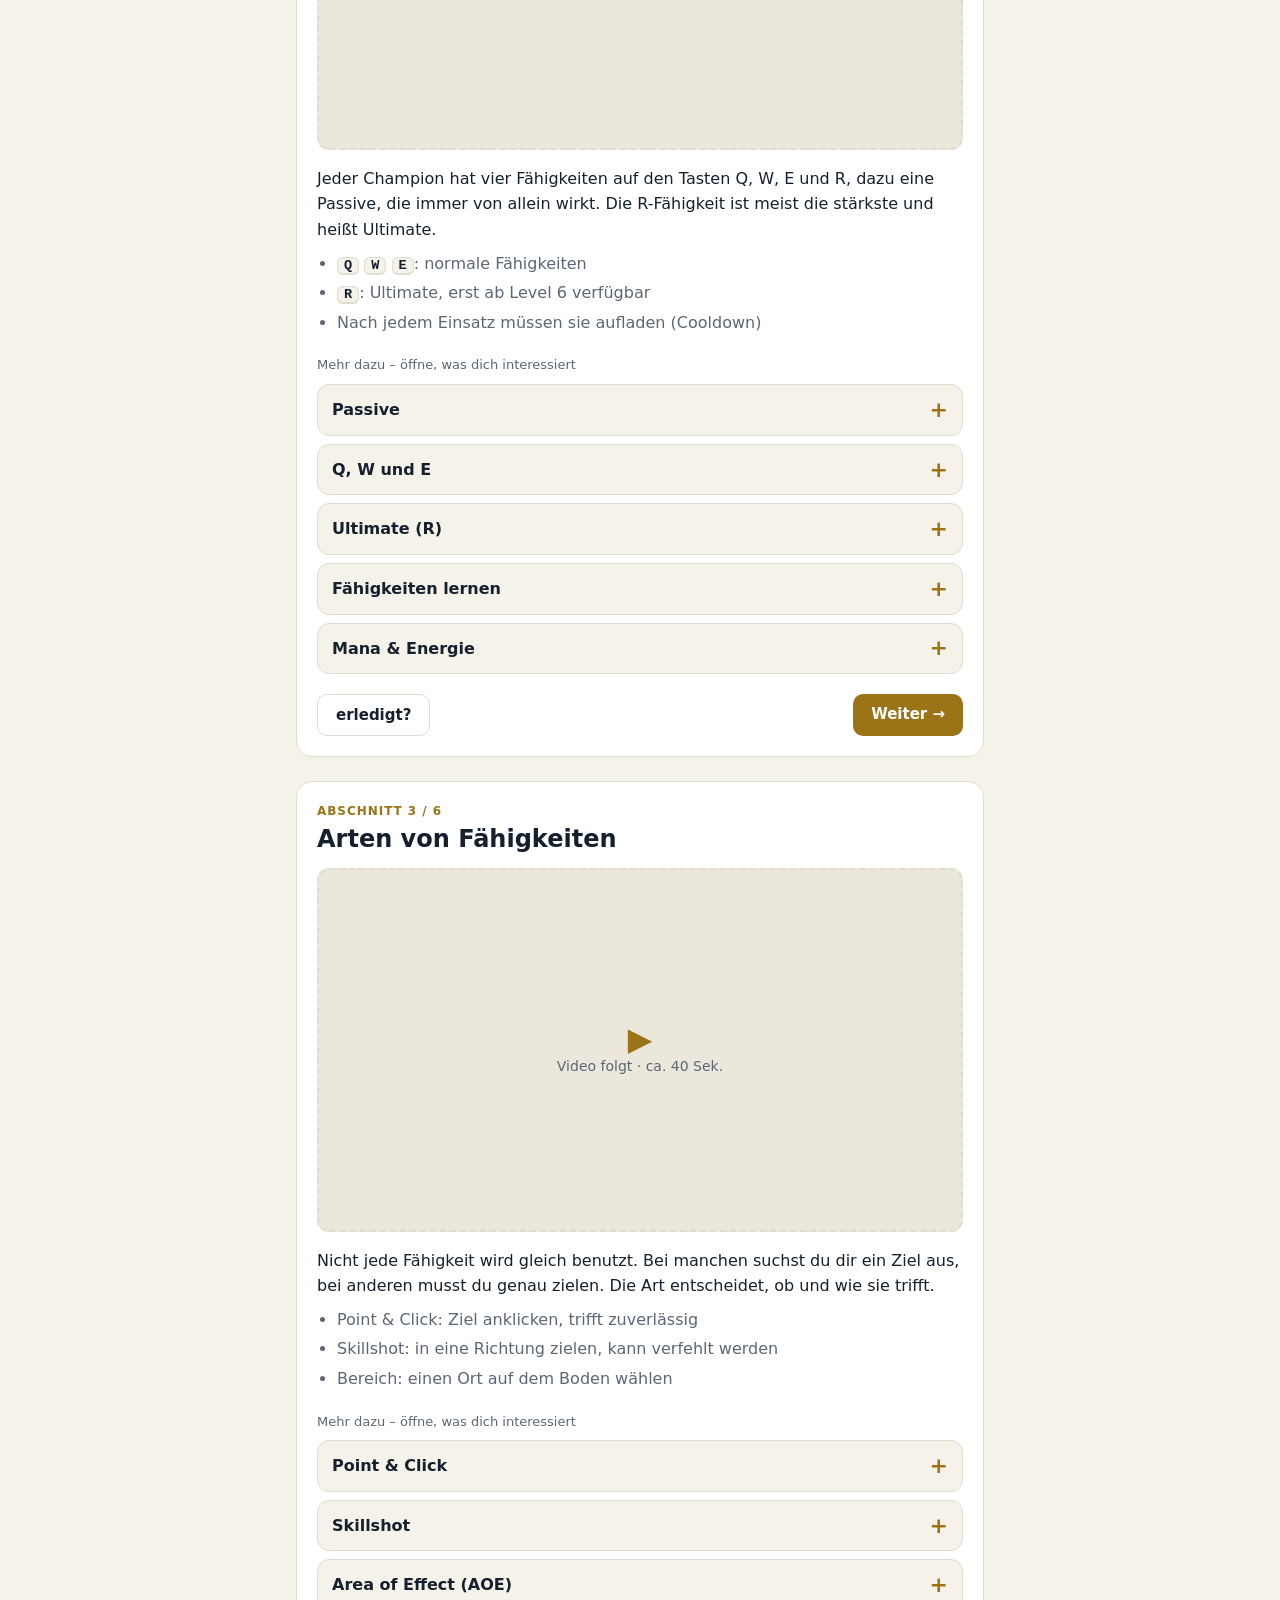
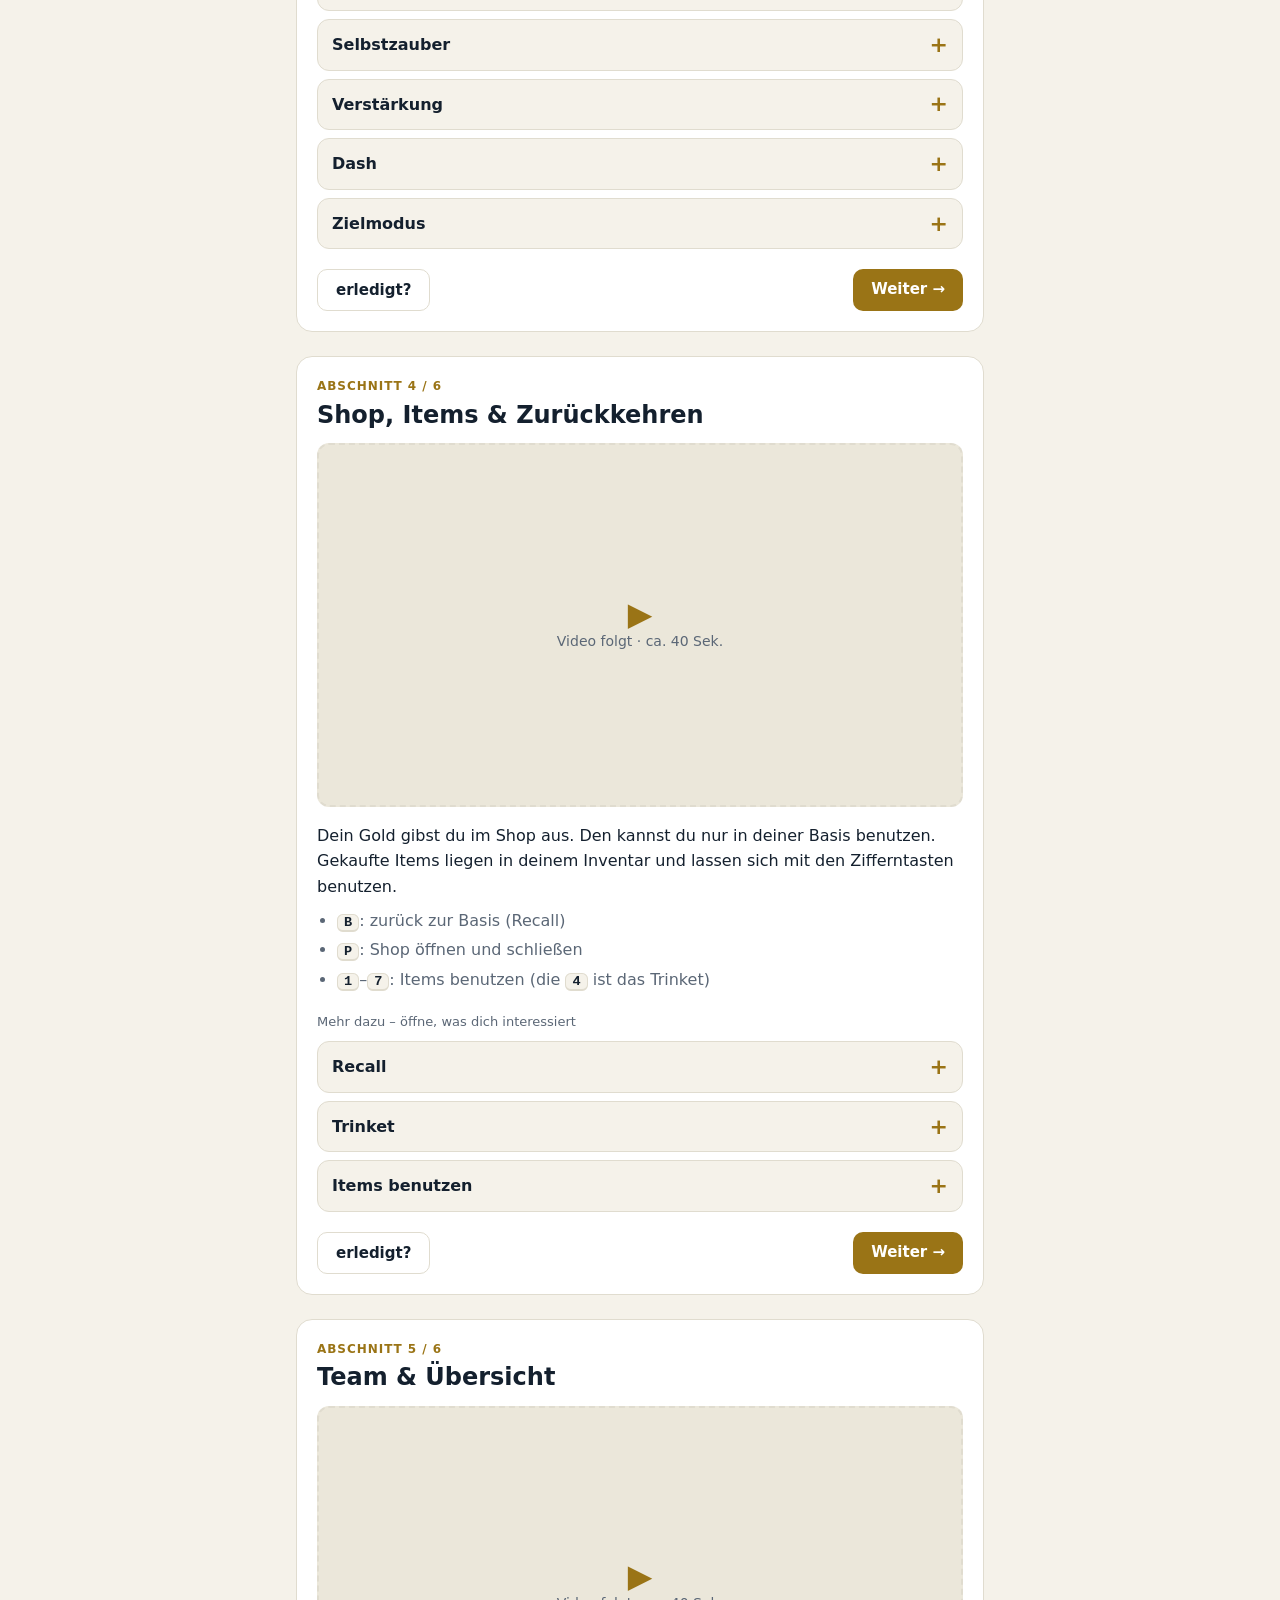
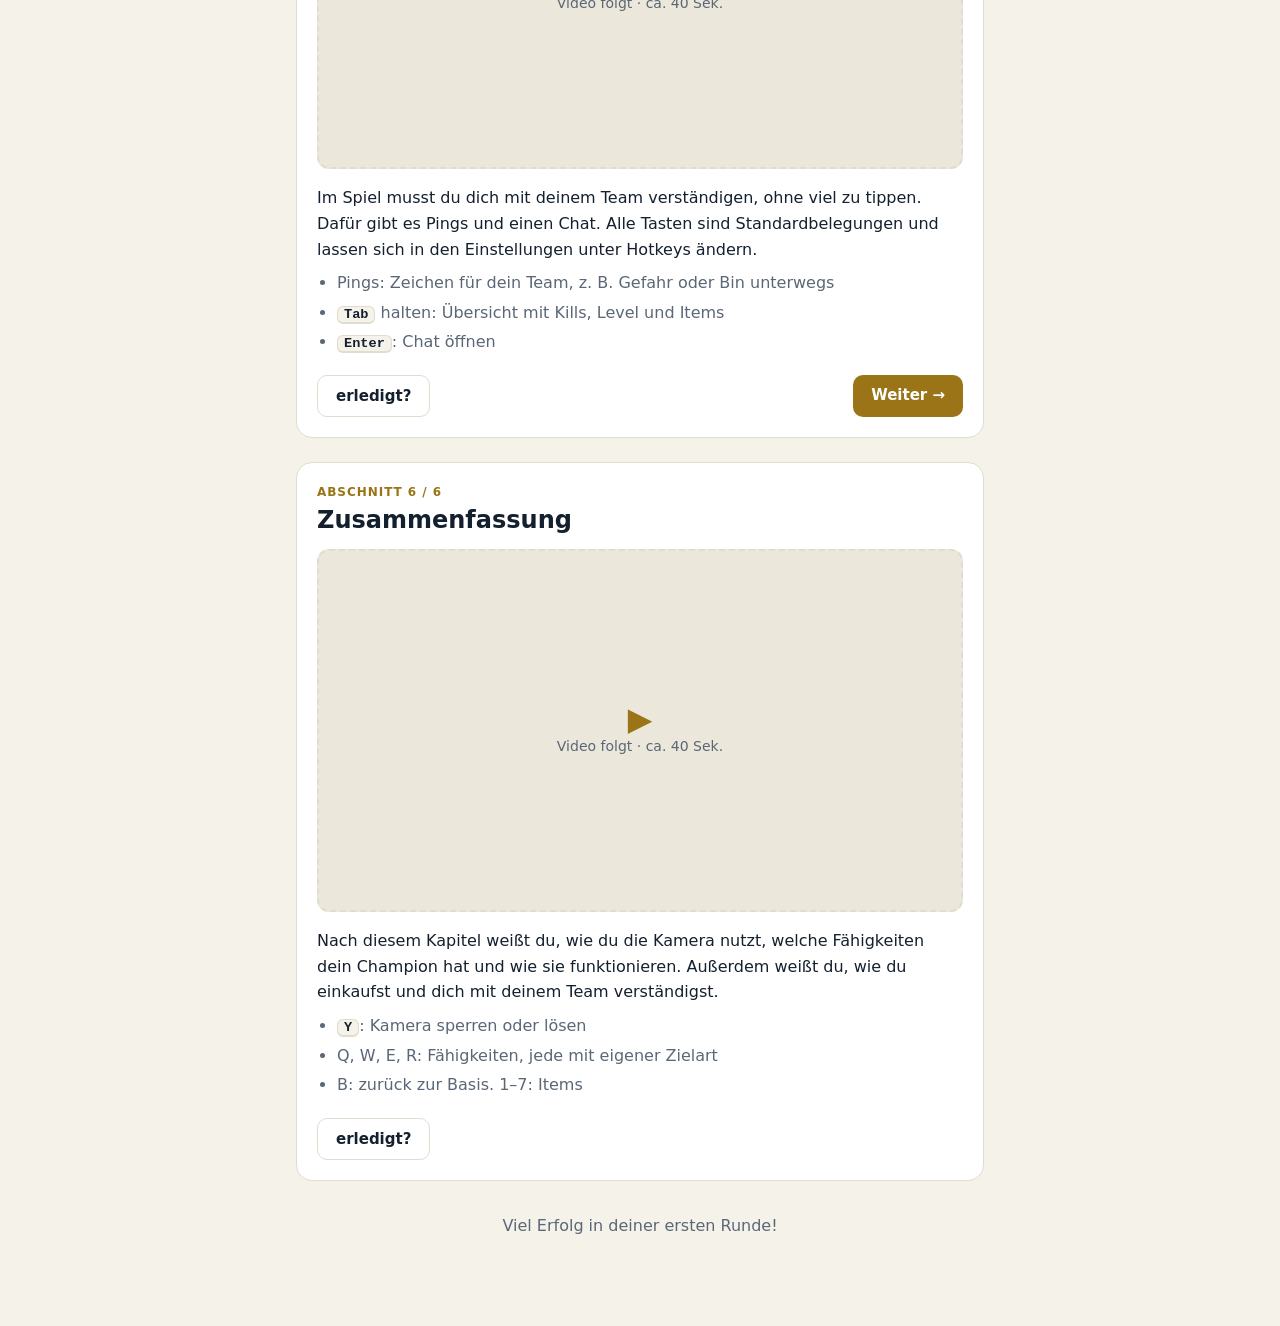
==== commit 38703d2f: "v" ====
--- a/kapitel2.html
+++ b/kapitel2.html
@@ -62,7 +62,7 @@
 const CHAPTERS=[
 {title:"Kamera",video:"",
  text:"Die Kamera bestimmt, was du auf dem Bildschirm siehst. Wer die Karte im Blick hat, erkennt Gegner früher und trifft bessere Entscheidungen.",
- points:["<kbd>Y</kbd>: Kamera an deinen Champion sperren oder lösen","<kbd>Leertaste</kbd> halten: Kamera springt zurück zu deinem Champion","Mauszeiger an den Bildschirmrand: Kamera verschieben (wenn sie gelöst ist)"],
+ points:["<kbd>Z</kbd>: Kamera an deinen Champion sperren oder lösen","<kbd>Leertaste</kbd> halten: Kamera springt zurück zu deinem Champion","Mauszeiger an den Bildschirmrand: Kamera verschieben (wenn sie gelöst ist)"],
  subs:[
   {title:"Kamera gesperrt",video:"",text:"Die Kamera folgt immer deinem Champion. Das ist einfach für den Anfang, aber du siehst weniger von der Umgebung."},
   {title:"Kamera gelöst",video:"",text:"Du bewegst die Kamera selbst mit der Maus am Bildschirmrand. So schaust du in die Lane voraus oder auf Gegner, ohne dich selbst zu bewegen. Mit der <kbd>Leertaste</kbd> holst du sie zurück."},
@@ -86,7 +86,7 @@
  subs:[
   {title:"Point & Click",video:"",text:"Du wählst einen Gegner als Ziel. Die Fähigkeit trifft zuverlässig, solange er in Reichweite bleibt. Beispiel: Annies Q."},
   {title:"Skillshot",video:"",text:"Du zielst in eine Richtung und ein Projektil fliegt los. Es trifft nur, wenn ein Gegner im Weg steht. Gegner können ausweichen, und Minions können das Projektil blockieren. Beispiel: Ezreals Q."},
-  {title:"Bereichsfähigkeit",video:"",text:"Du wählst einen Punkt auf dem Boden. Dort wirkt die Fähigkeit in einem Kreis, oft nach kurzer Verzögerung. Wer rechtzeitig herausläuft, nimmt keinen Schaden. Beispiel: Luxs E."},
+  {title:"Area of Effect (AOE)",video:"",text:"Du wählst einen Punkt auf dem Boden. Dort wirkt die Fähigkeit in einem Kreis, oft nach kurzer Verzögerung. Wer rechtzeitig herausläuft, nimmt keinen Schaden. Beispiel: Luxs E."},
   {title:"Selbstzauber",video:"",text:"Braucht kein Ziel und wirkt sofort bei dir, zum Beispiel als Schild oder Tempo-Boost. Beispiel: Garens W."},
   {title:"Verstärkung",video:"",text:"Die Fähigkeit macht deinen nächsten normalen Angriff stärker oder gibt ihm einen Zusatzeffekt. Du drückst die Taste und greifst danach an. Beispiel: Garens Q."},
   {title:"Dash",video:"",text:"Dein Champion springt oder rennt ein Stück in eine Richtung. Gut zum Angreifen und zum Fliehen. Beispiel: Ezreals E."},
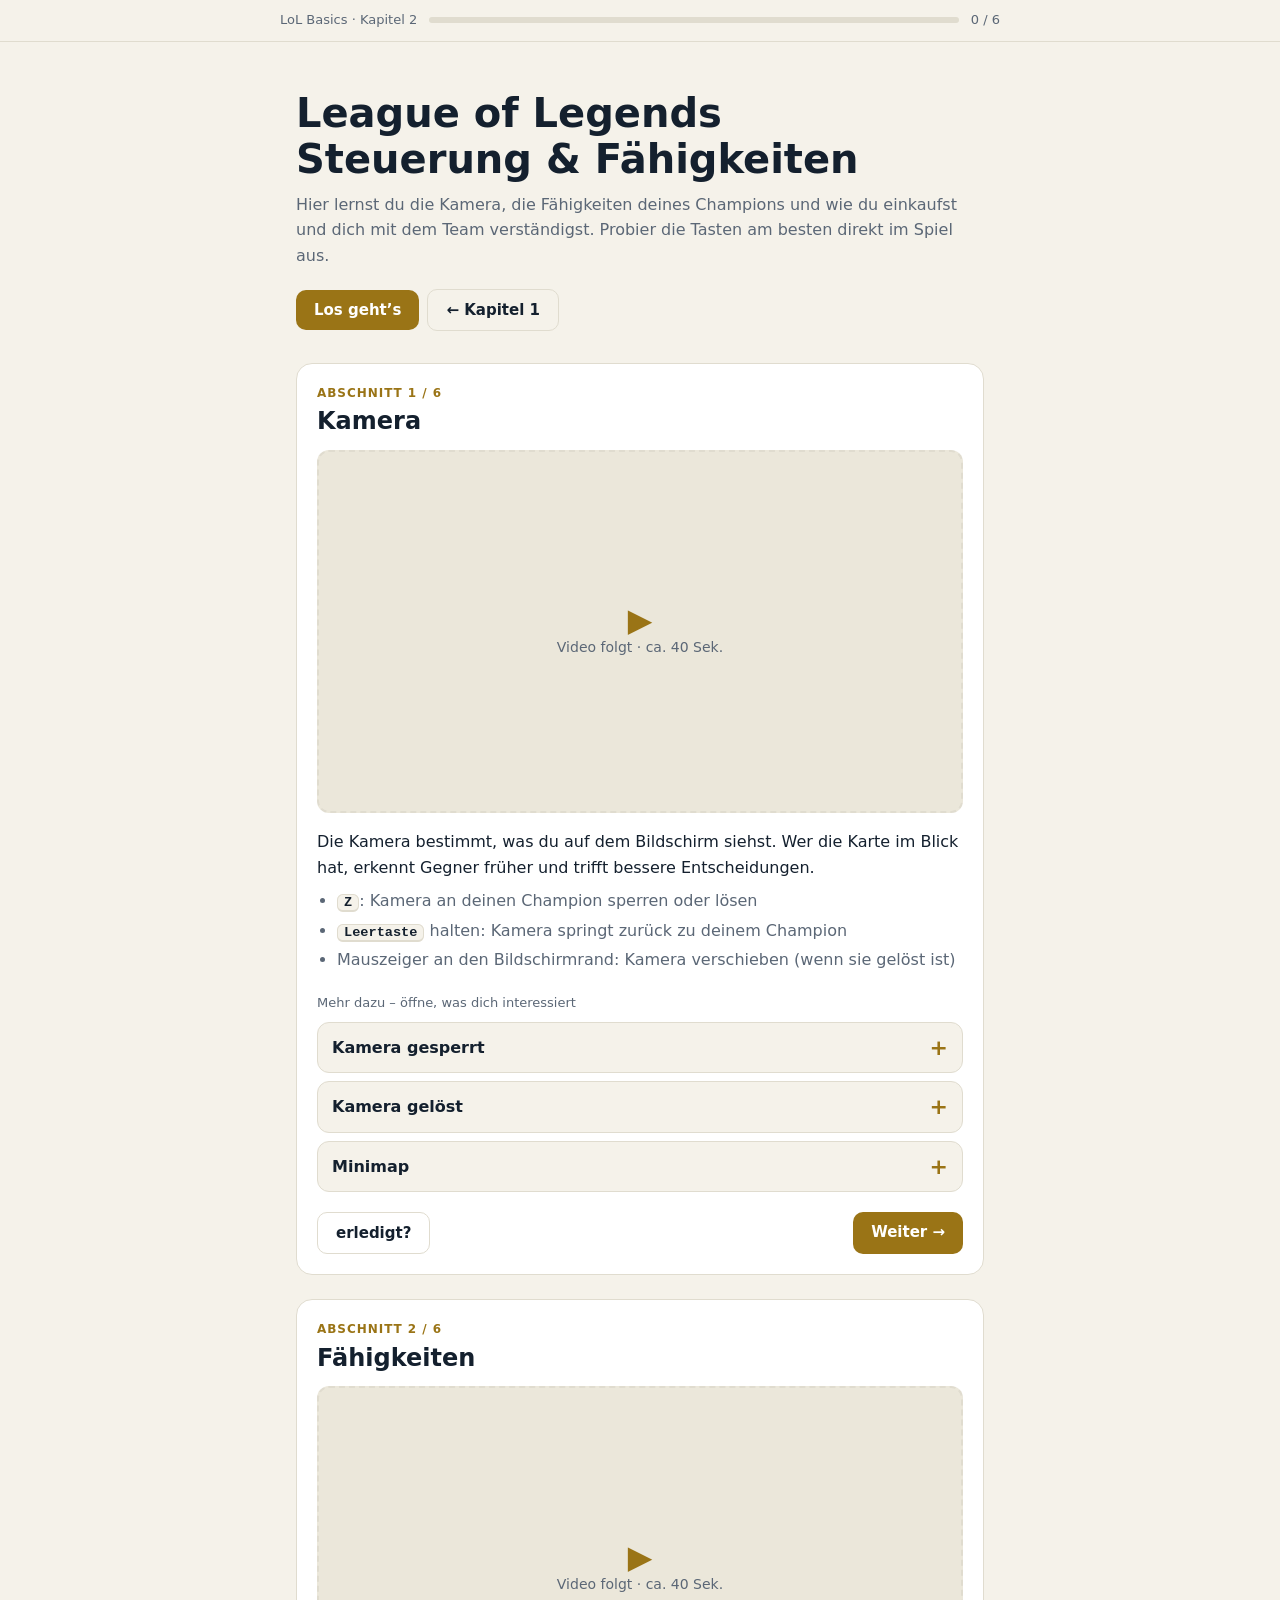
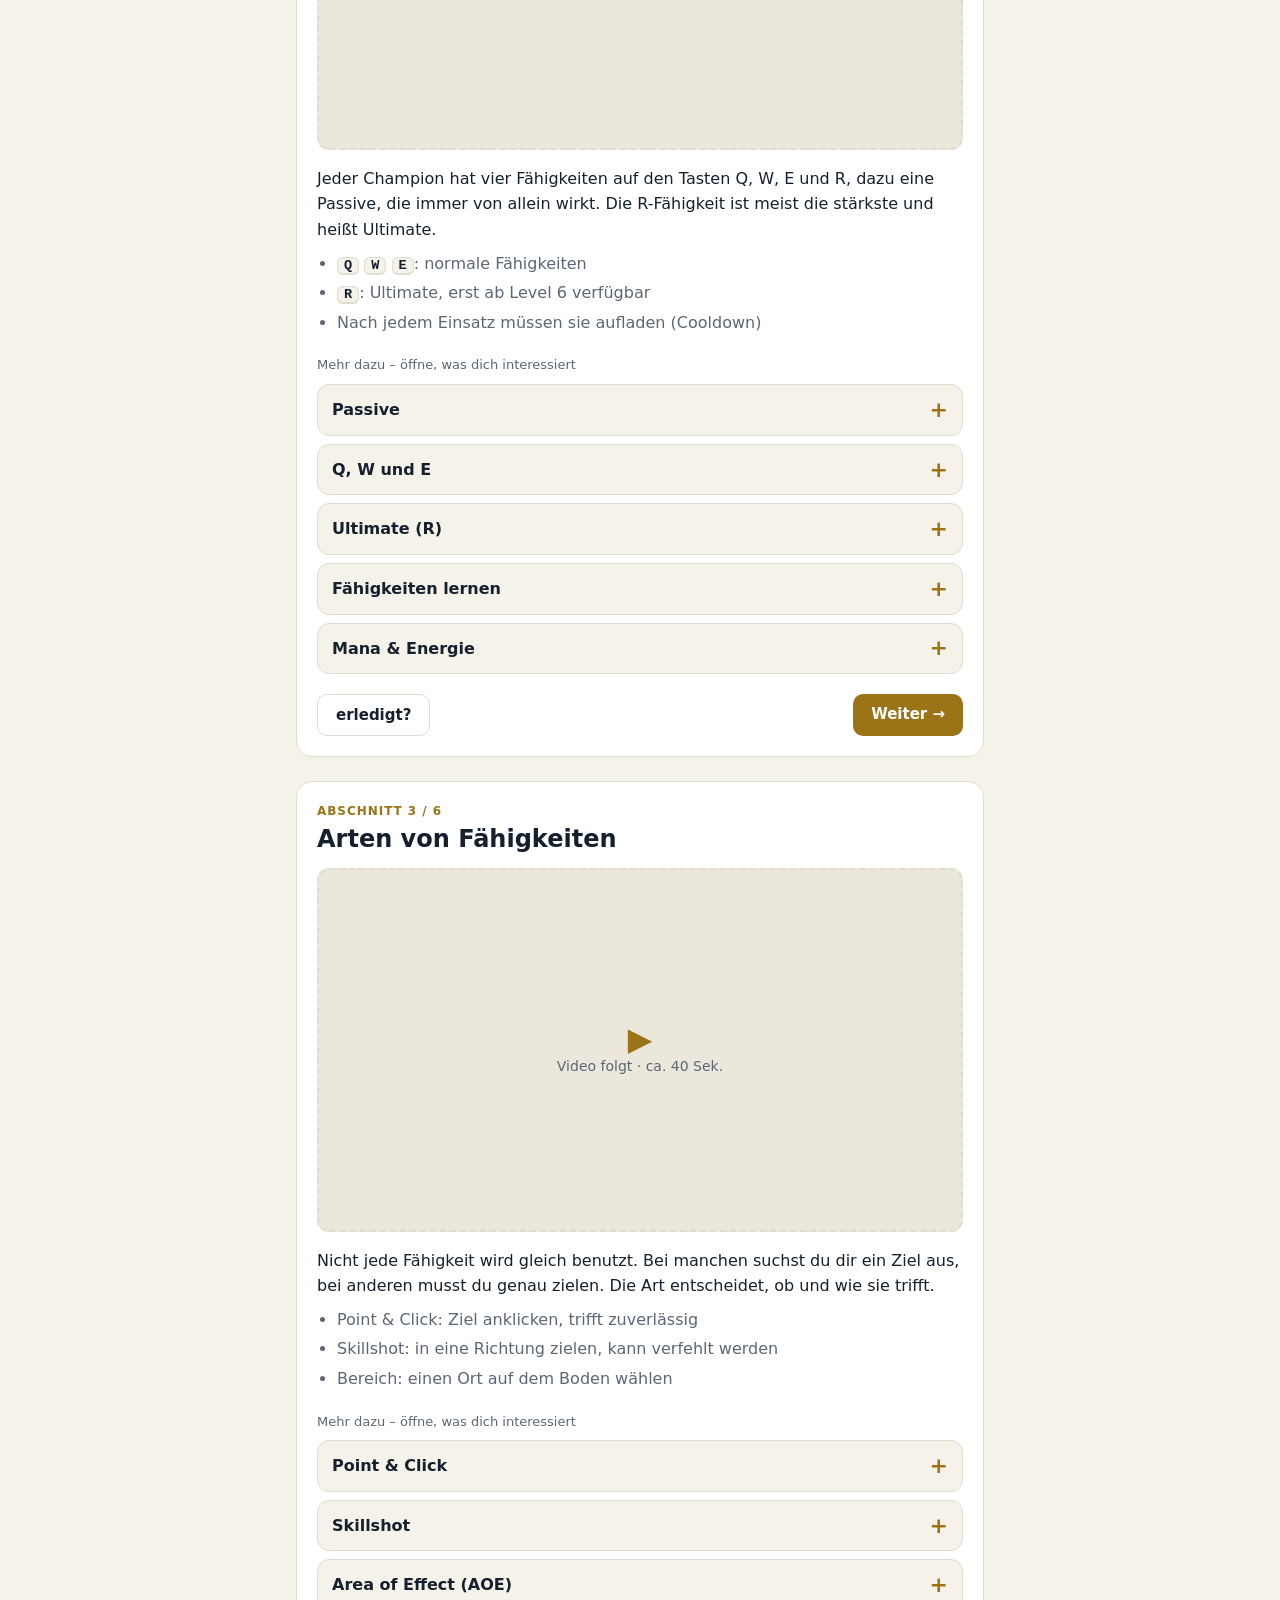
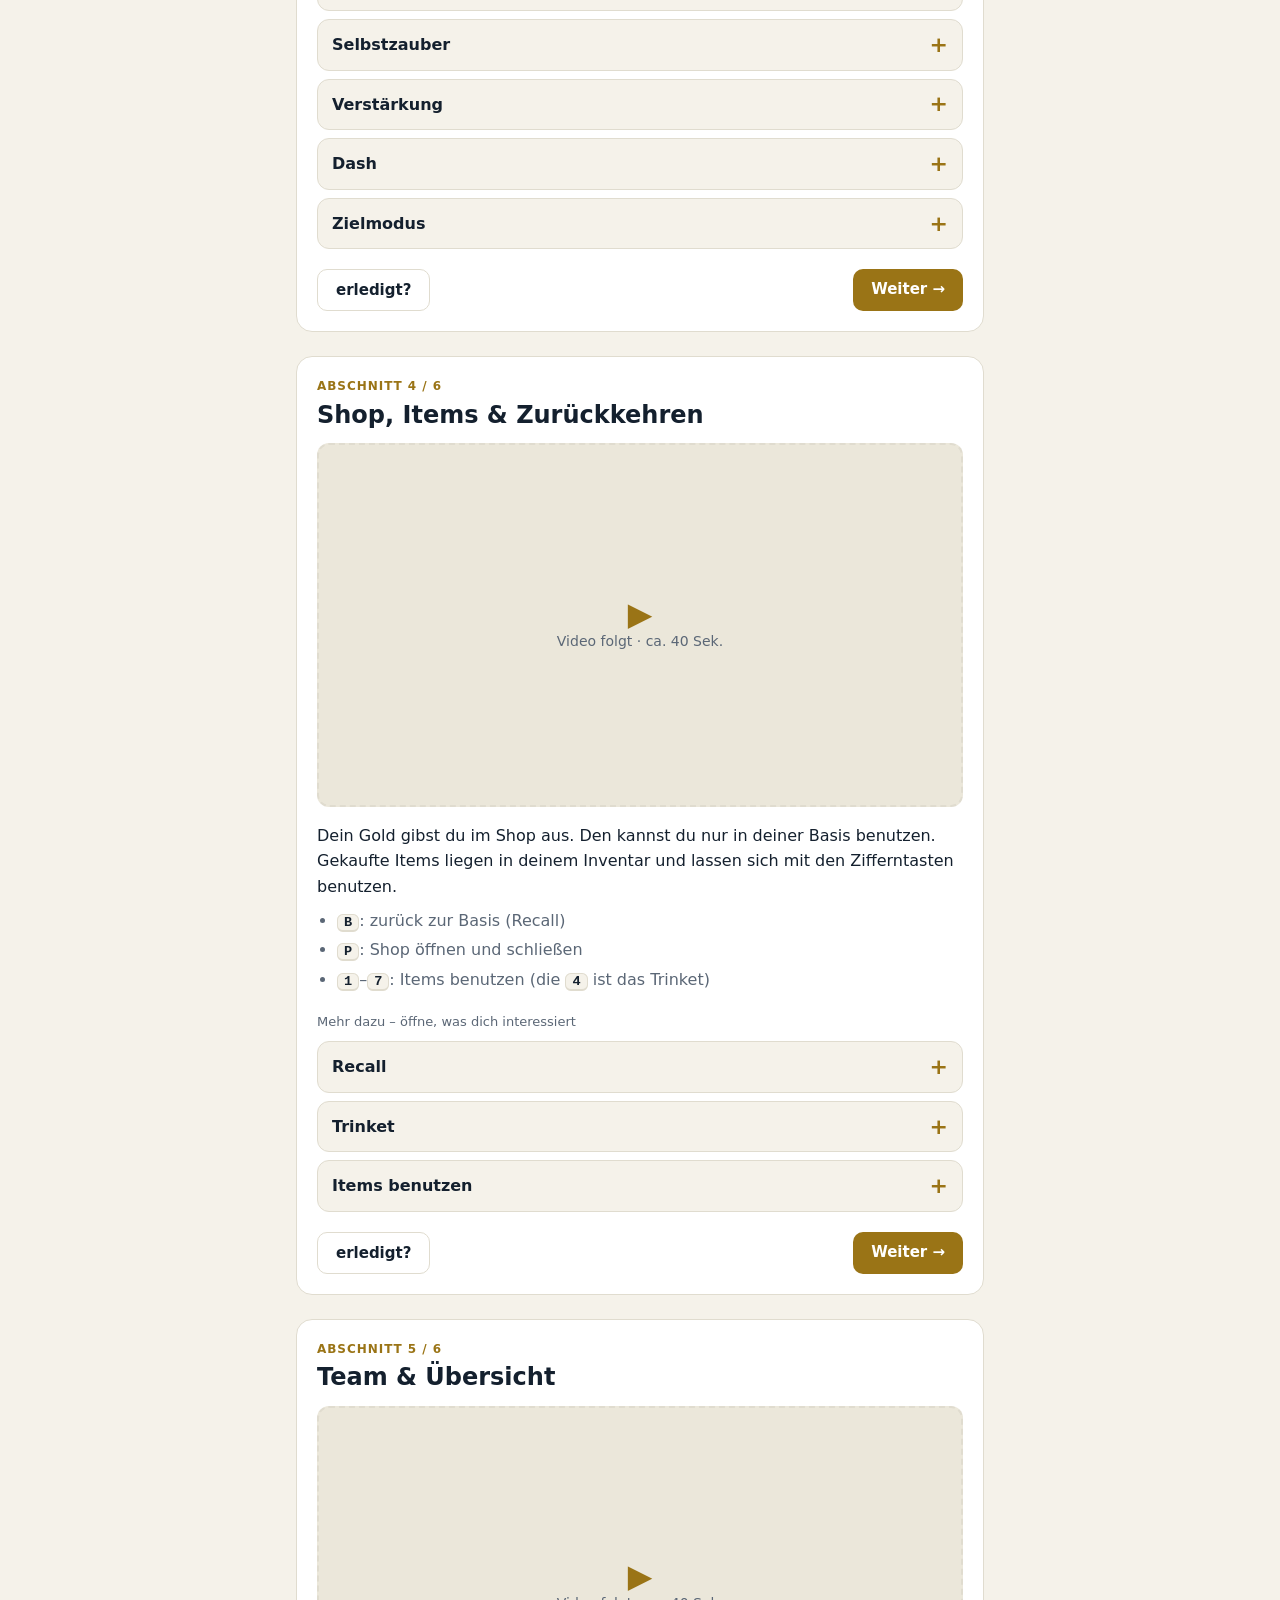
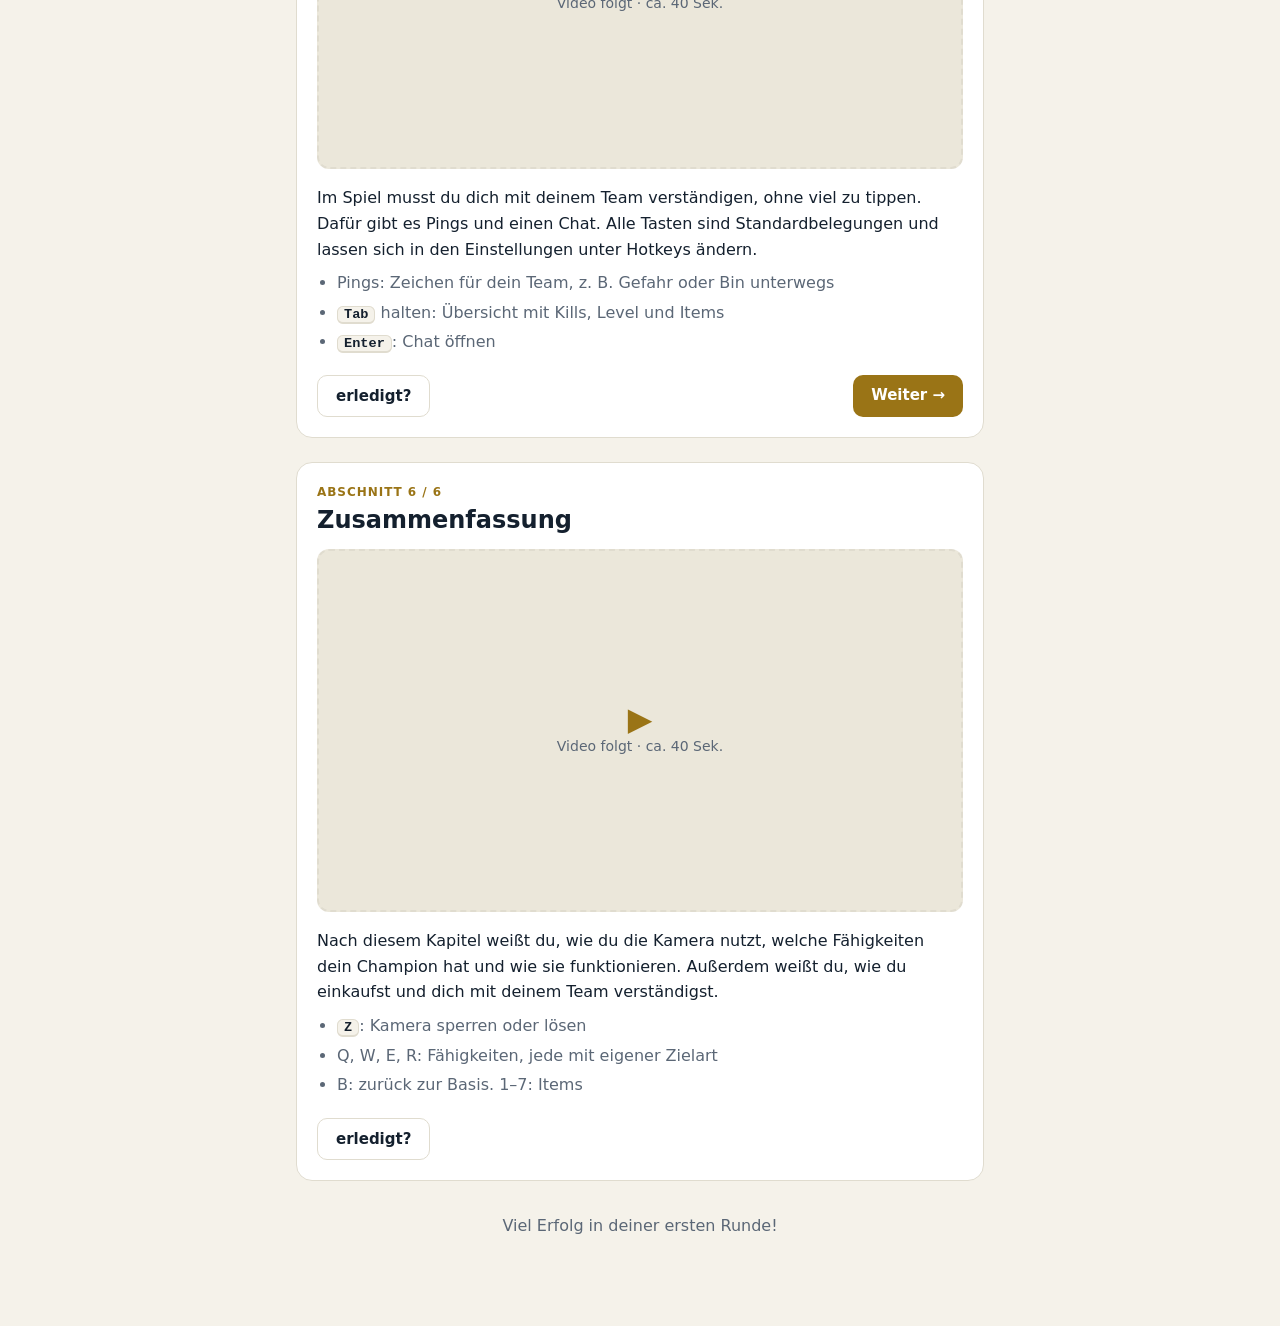
==== commit 99c5fa9c: "Inhaltliche Fehler in den Kapiteln 1 und 2 behoben." ====
--- a/kapitel2.html
+++ b/kapitel2.html
@@ -109,7 +109,7 @@
 
 {title:"Zusammenfassung",video:"",
  text:"Nach diesem Kapitel weißt du, wie du die Kamera nutzt, welche Fähigkeiten dein Champion hat und wie sie funktionieren. Außerdem weißt du, wie du einkaufst und dich mit deinem Team verständigst.",
- points:["<kbd>Y</kbd>: Kamera sperren oder lösen","Q, W, E, R: Fähigkeiten, jede mit eigener Zielart","B: zurück zur Basis. 1–7: Items"],
+ points:["<kbd>Z</kbd>: Kamera sperren oder lösen","Q, W, E, R: Fähigkeiten, jede mit eigener Zielart","B: zurück zur Basis. 1–7: Items"],
  }
 
 ];
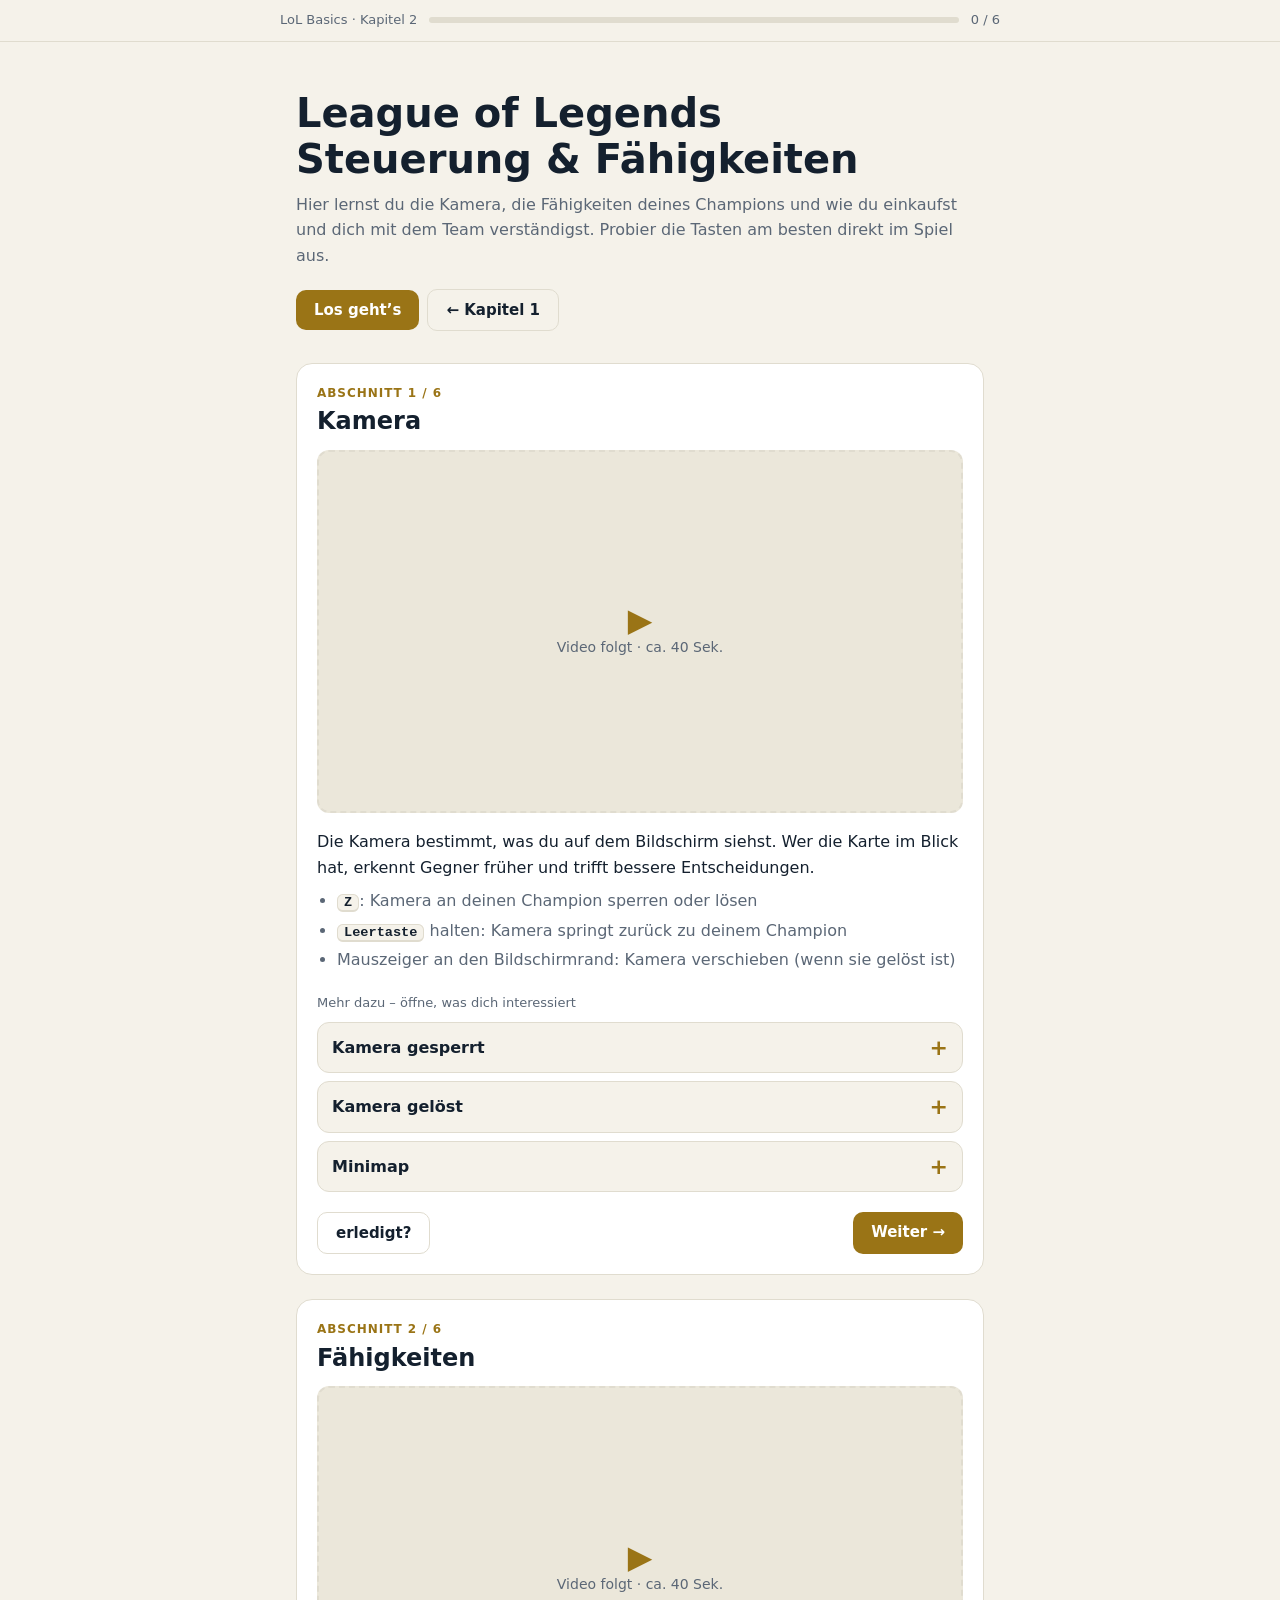
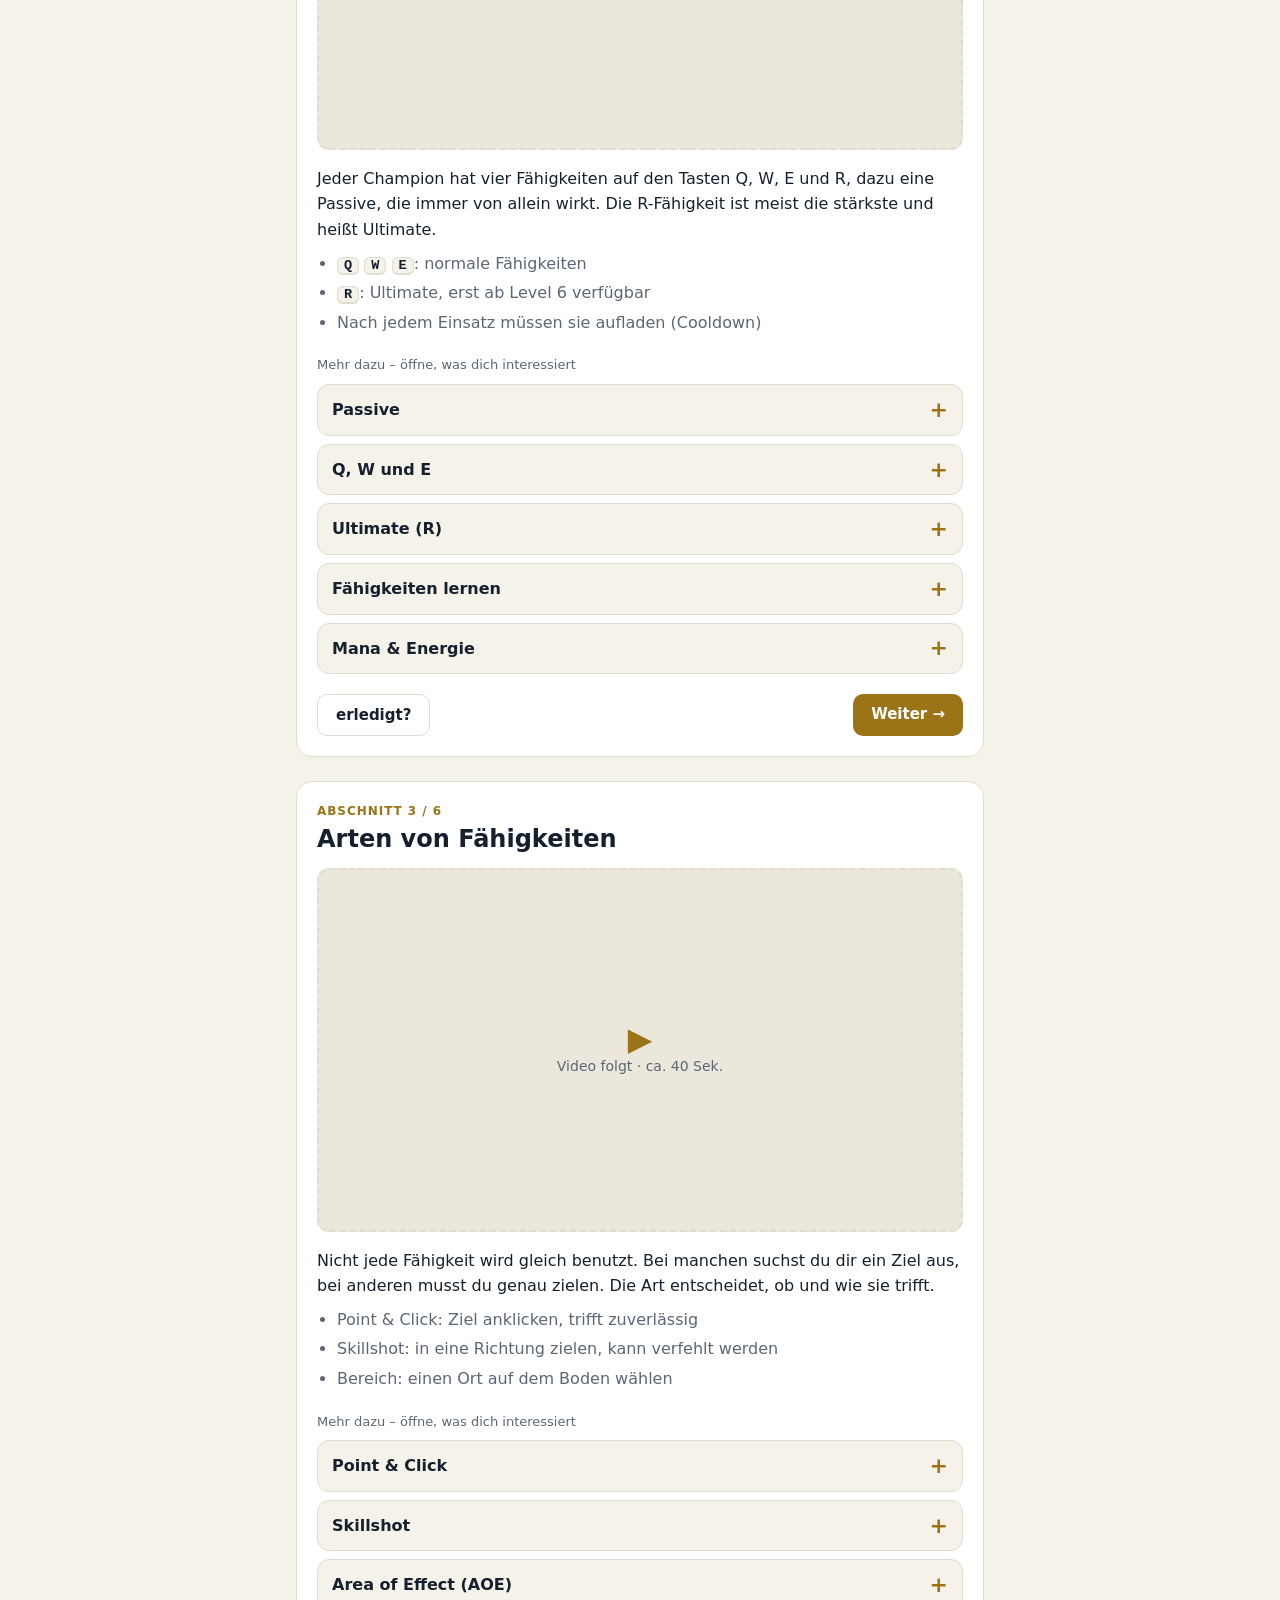
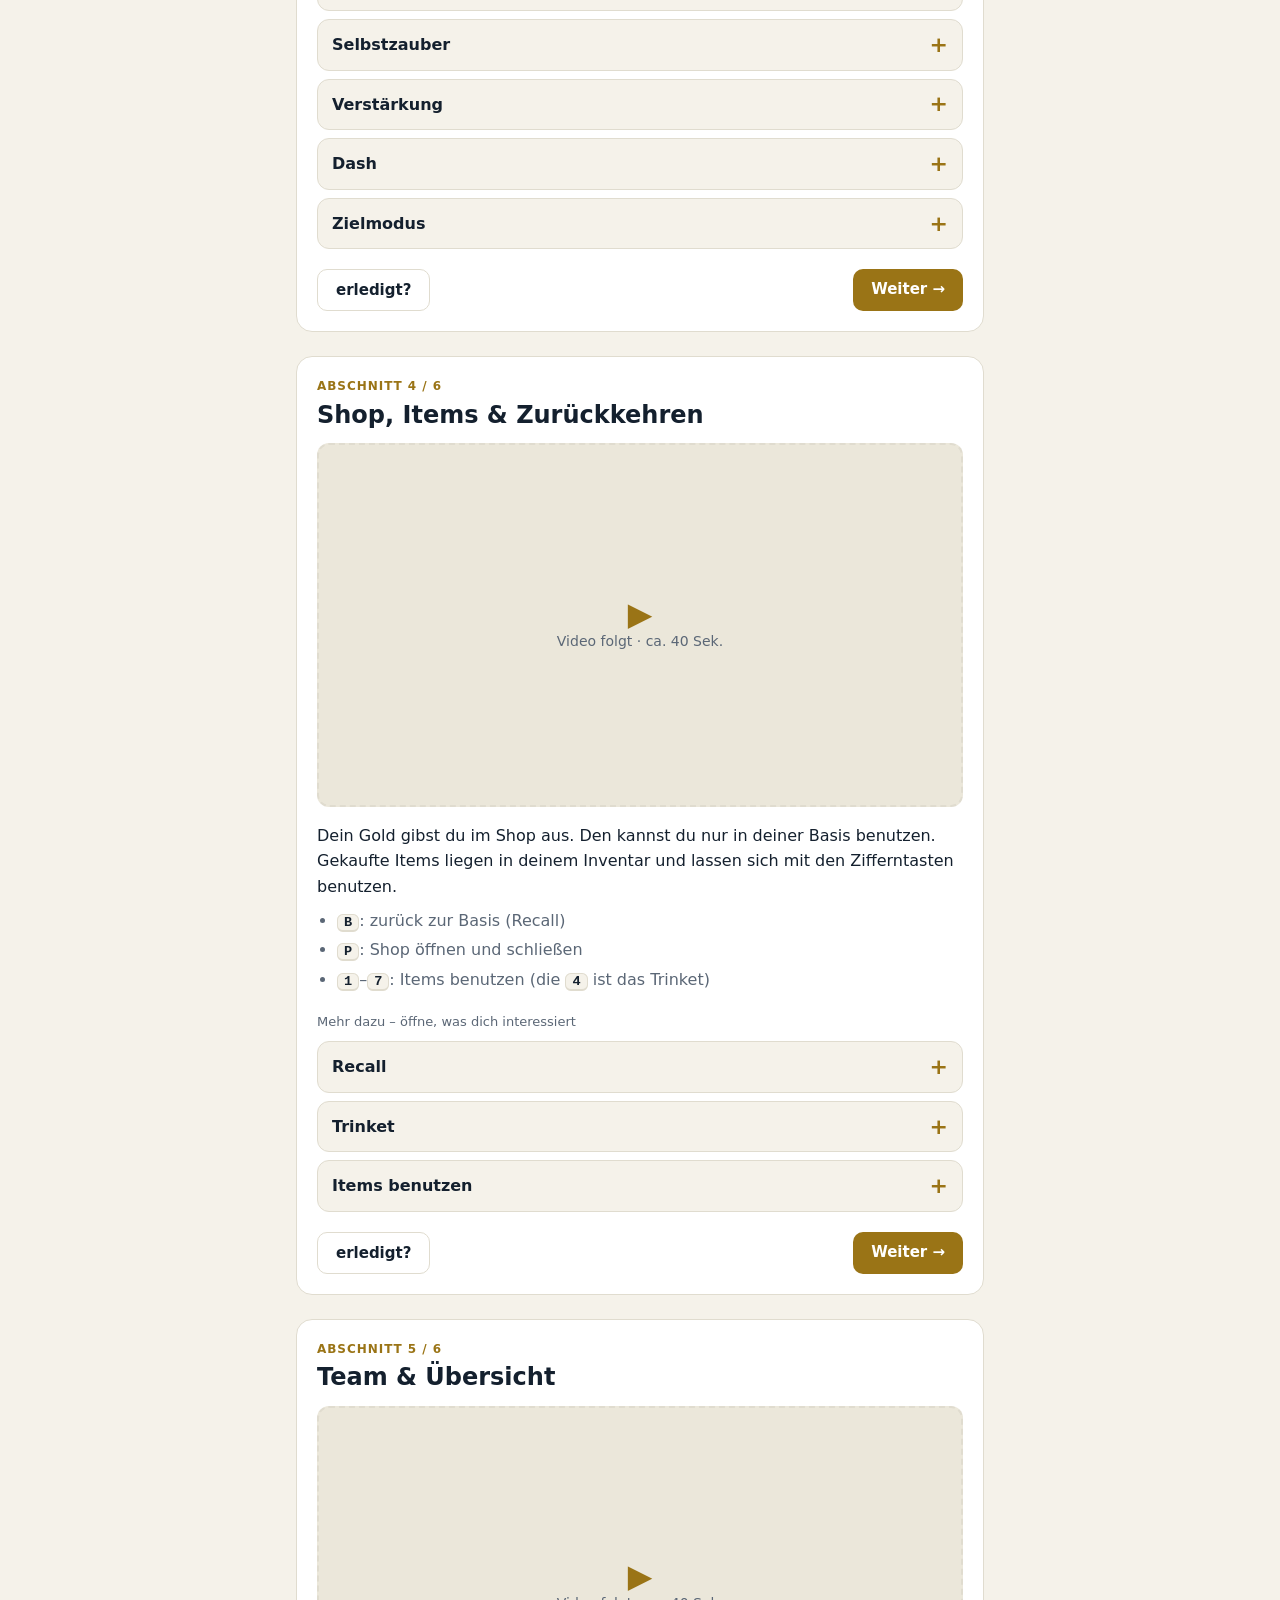
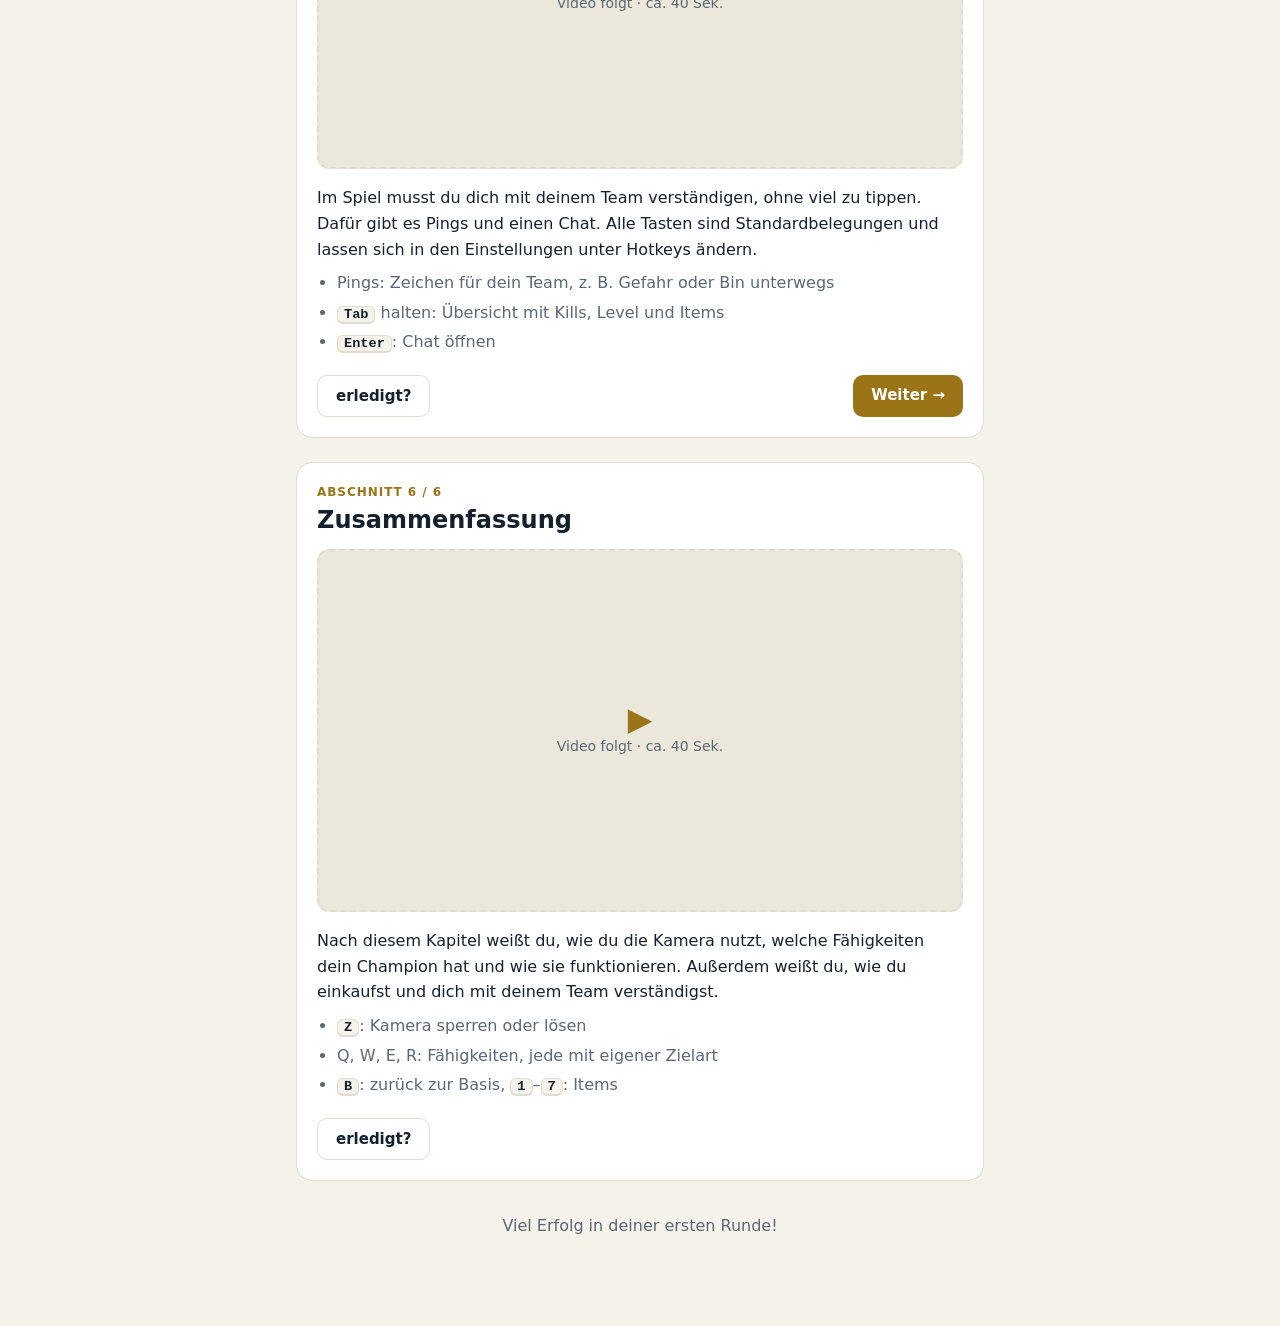
==== commit 53b3e280: "Rechtschreibfehler korrigiert und einige Texte leicht umformuliert, um die Lesbarkeit zu verbessern." ====
--- a/kapitel2.html
+++ b/kapitel2.html
@@ -109,7 +109,7 @@
 
 {title:"Zusammenfassung",video:"",
  text:"Nach diesem Kapitel weißt du, wie du die Kamera nutzt, welche Fähigkeiten dein Champion hat und wie sie funktionieren. Außerdem weißt du, wie du einkaufst und dich mit deinem Team verständigst.",
- points:["<kbd>Z</kbd>: Kamera sperren oder lösen","Q, W, E, R: Fähigkeiten, jede mit eigener Zielart","B: zurück zur Basis. 1–7: Items"],
+ points:["<kbd>Z</kbd>: Kamera sperren oder lösen","Q, W, E, R: Fähigkeiten, jede mit eigener Zielart","<kbd>B</kbd>: zurück zur Basis, <kbd>1</kbd>–<kbd>7</kbd>: Items"],
  }
 
 ];
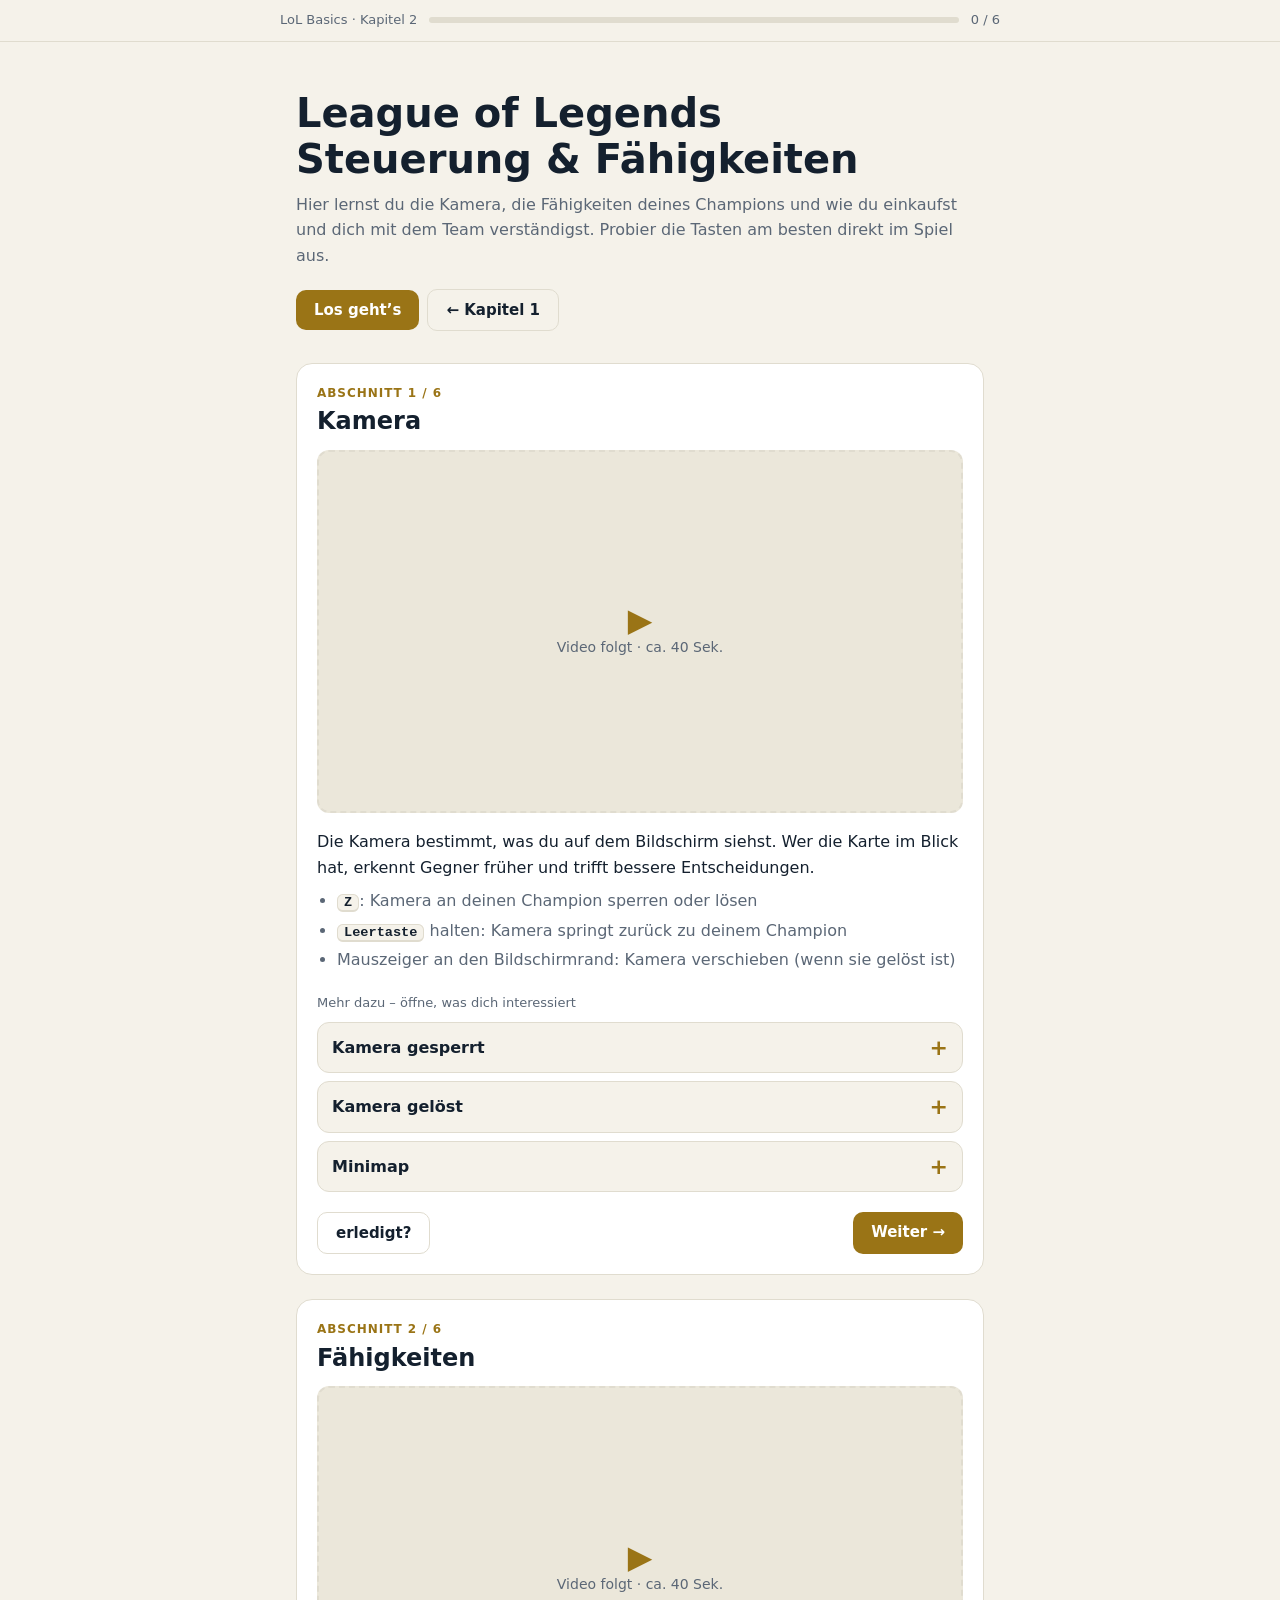
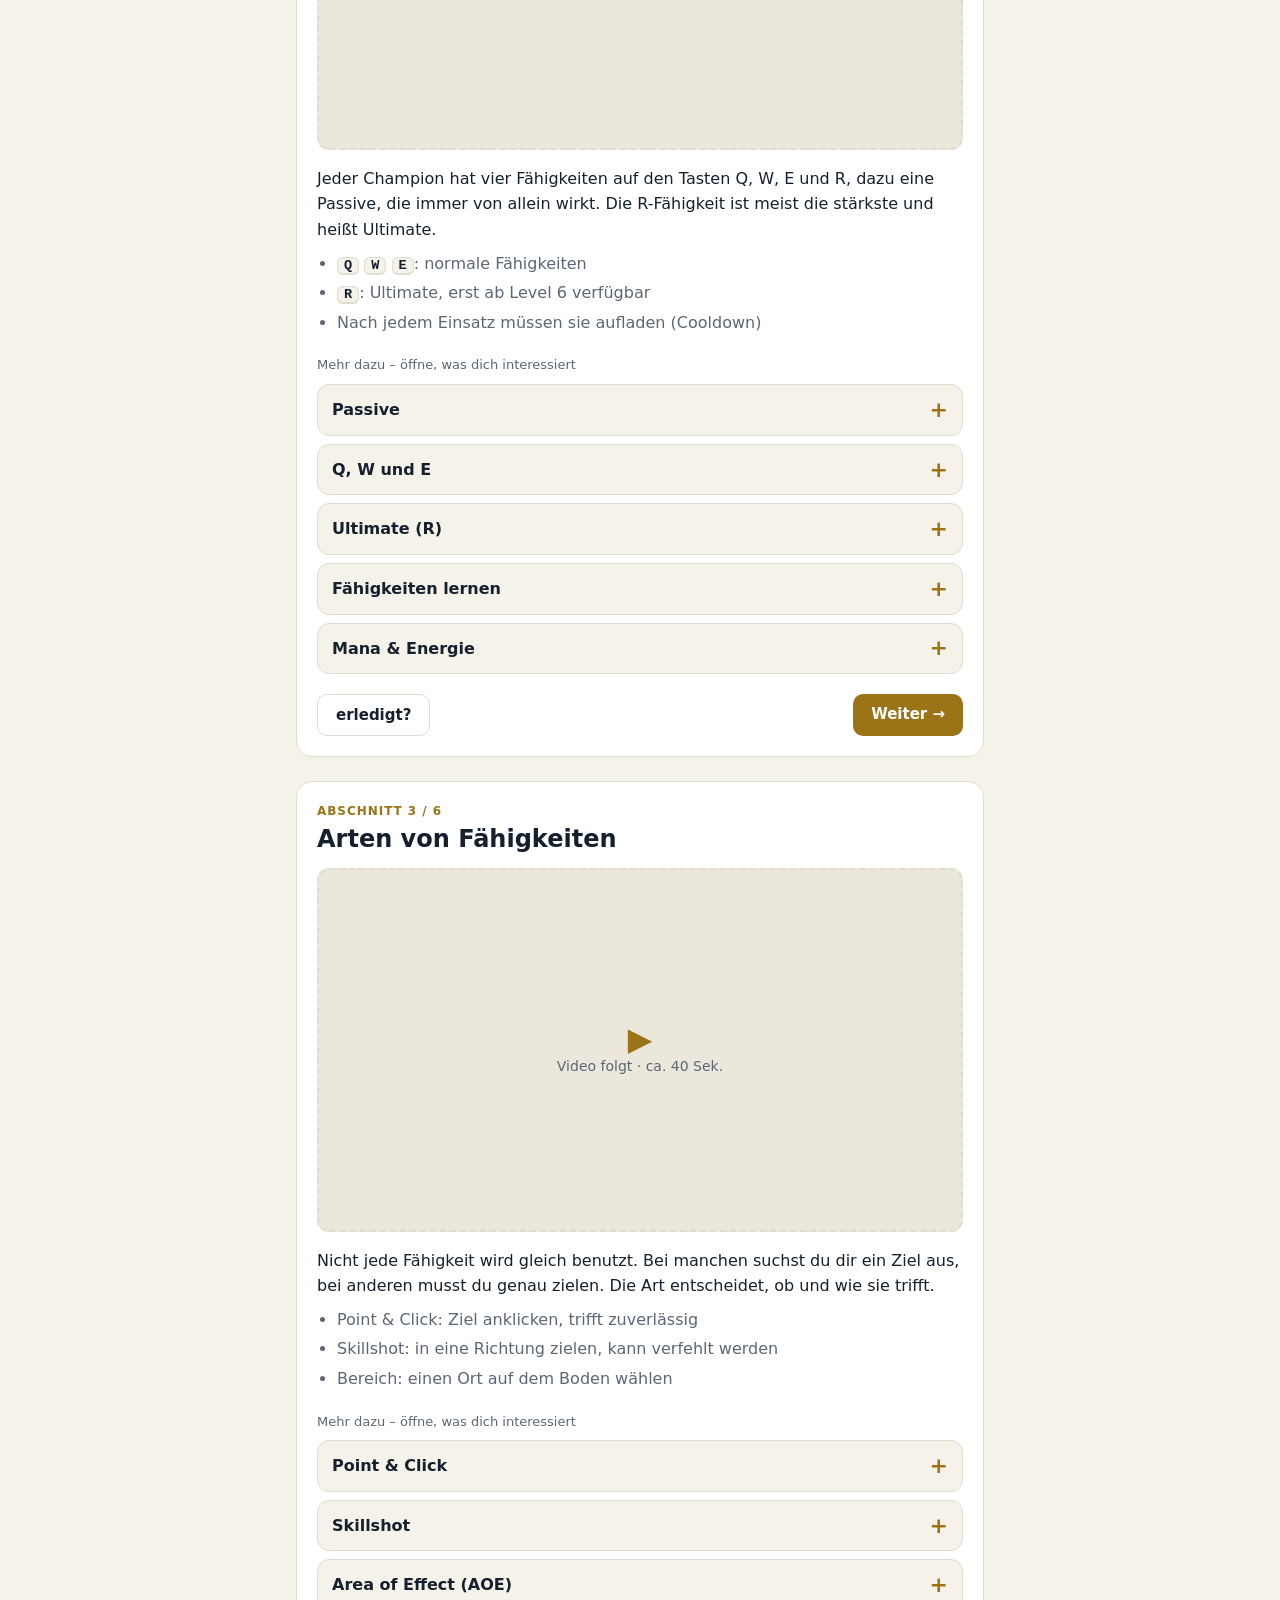
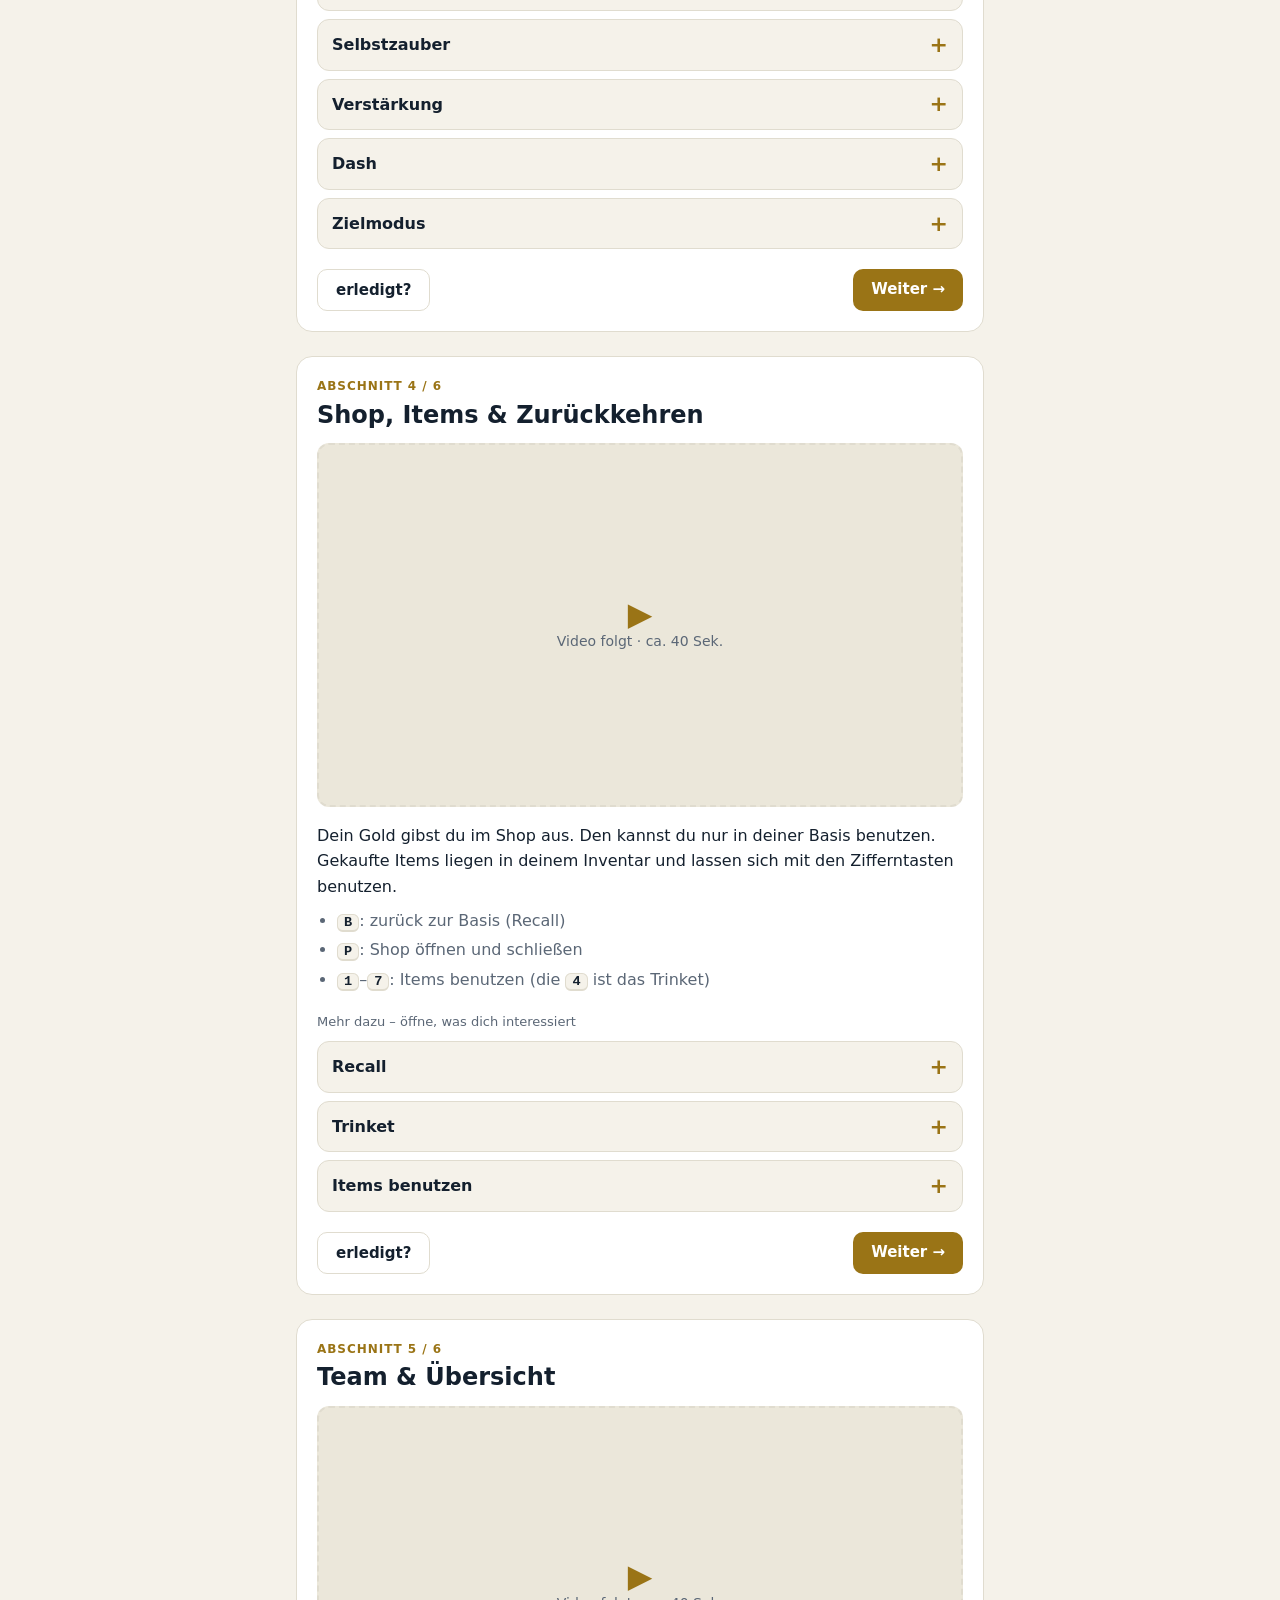
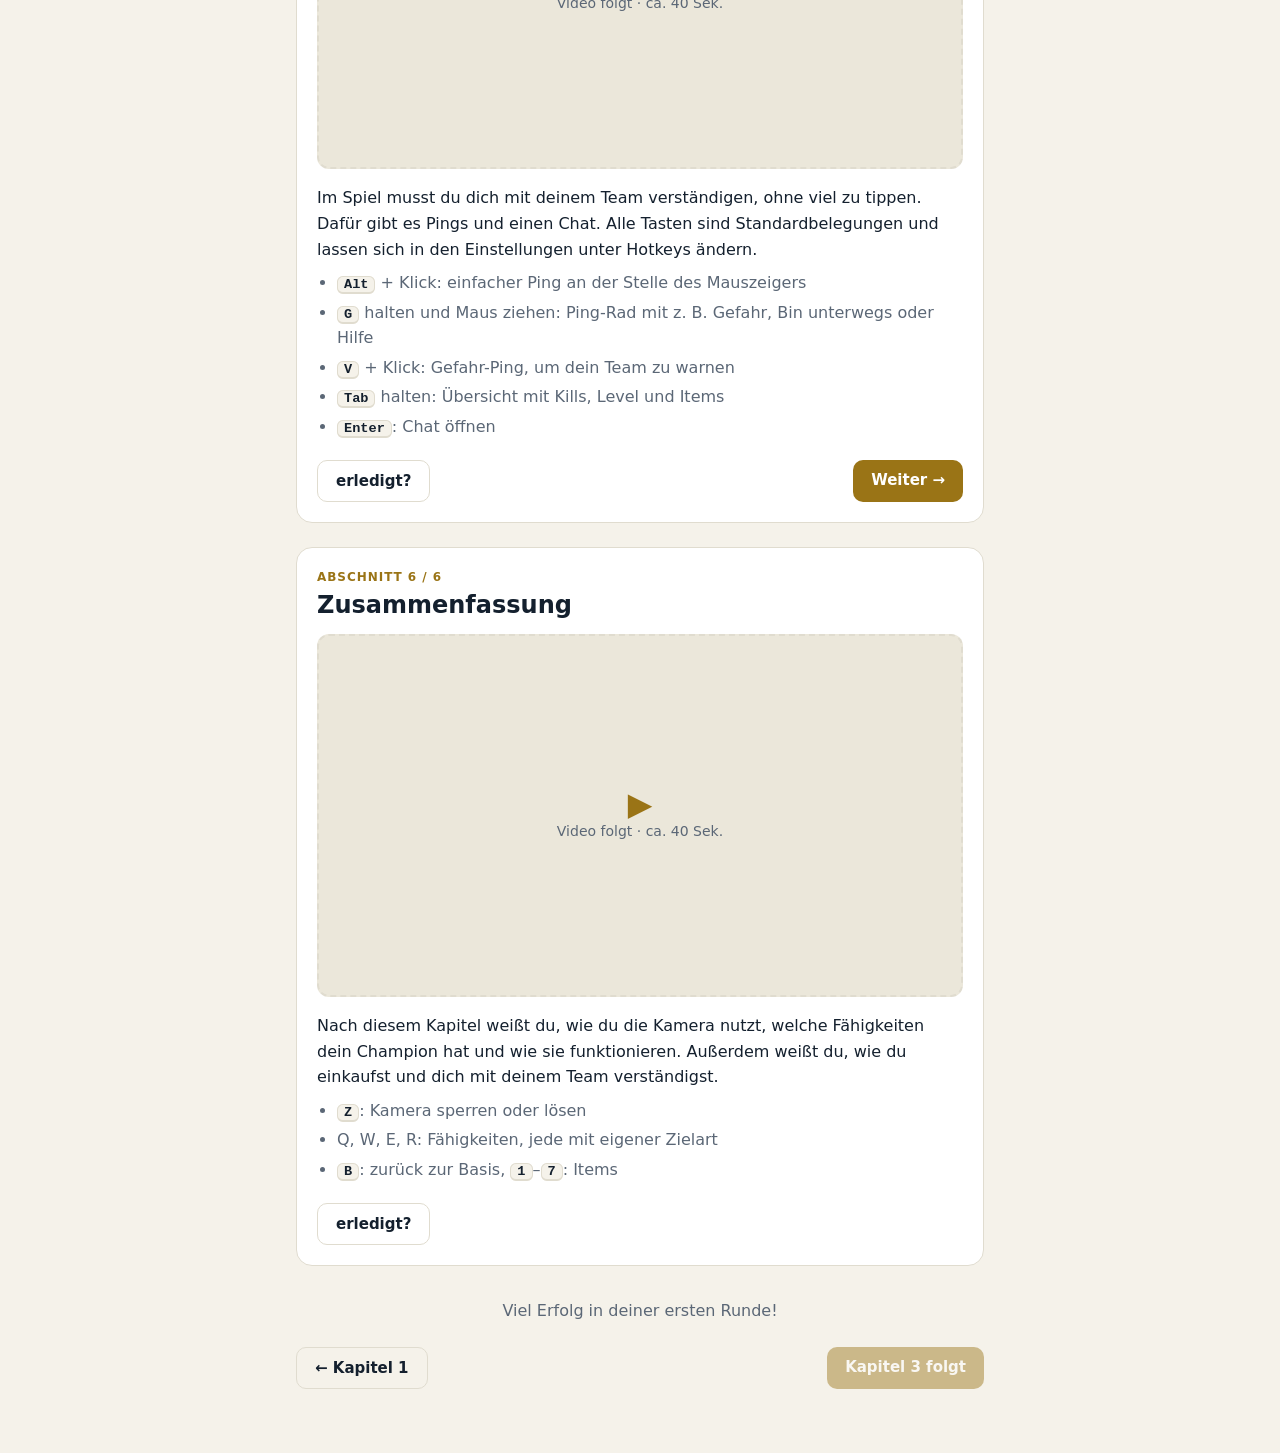
==== commit 78da0cb7: "Bedienungs update" ====
--- a/kapitel2.html
+++ b/kapitel2.html
@@ -44,6 +44,7 @@
 .fin{text-align:center;color:var(--muted);padding:8px 0}
 kbd{border:1px solid var(--line);border-bottom-width:2px;border-radius:6px;padding:0 6px;background:var(--bg);color:var(--ink);font:600 .85em ui-monospace,SFMono-Regular,Menlo,monospace;white-space:nowrap}
 .hero .btn+.btn{margin-left:8px}
+.btn.off{opacity:.45;cursor:default}
 </style>
 </head>
 <body>
@@ -104,7 +105,7 @@
 
 {title:"Team & Übersicht",video:"",
  text:"Im Spiel musst du dich mit deinem Team verständigen, ohne viel zu tippen. Dafür gibt es Pings und einen Chat. Alle Tasten sind Standardbelegungen und lassen sich in den Einstellungen unter Hotkeys ändern.",
- points:["Pings: Zeichen für dein Team, z. B. Gefahr oder Bin unterwegs","<kbd>Tab</kbd> halten: Übersicht mit Kills, Level und Items","<kbd>Enter</kbd>: Chat öffnen"],
+ points:["<kbd>Alt</kbd> + Klick: einfacher Ping an der Stelle des Mauszeigers","<kbd>G</kbd> halten und Maus ziehen: Ping-Rad mit z. B. Gefahr, Bin unterwegs oder Hilfe","<kbd>V</kbd> + Klick: Gefahr-Ping, um dein Team zu warnen","<kbd>Tab</kbd> halten: Übersicht mit Kills, Level und Items","<kbd>Enter</kbd>: Chat öffnen"],
 },
 
 {title:"Zusammenfassung",video:"",
@@ -115,8 +116,10 @@
 ];
 
 const KEY="lol-basics-done-2";
+/* Fortschritt wird nach Titel gespeichert, damit er beim Einfügen/Verschieben von Abschnitten erhalten bleibt.
+   Alte Einträge (nach Position gespeichert) werden einmalig umgewandelt. */
 let done=new Set();
-try{done=new Set(JSON.parse(localStorage.getItem(KEY)||"[]"))}catch(e){}
+try{done=new Set(JSON.parse(localStorage.getItem(KEY)||"[]").map(x=>typeof x==="number"?(CHAPTERS[x]||{}).title:x).filter(Boolean))}catch(e){}
 function save(){try{localStorage.setItem(KEY,JSON.stringify([...done]))}catch(e){}}
 
 function media(c){
@@ -130,9 +133,9 @@
 }
 
 function progress(){
-  const n=CHAPTERS.length;
-  document.getElementById("fill").style.width=(done.size/n*100)+"%";
-  document.getElementById("cnt").textContent=done.size+" / "+n;
+  const n=CHAPTERS.length,d=CHAPTERS.filter(c=>done.has(c.title)).length;
+  document.getElementById("fill").style.width=(d/n*100)+"%";
+  document.getElementById("cnt").textContent=d+" / "+n;
 }
 
 function subsHtml(c){
@@ -164,18 +167,26 @@
 const fin=document.createElement("p");
 fin.className="fin";fin.textContent="Viel Erfolg in deiner ersten Runde!";
 root.appendChild(fin);
+/* Navigation zwischen den Kapiteln. Sobald es Kapitel 3 gibt: den span durch <a class="btn" href="kapitel3.html">Kapitel 3 →</a> ersetzen. */
+const nav=document.createElement("div");
+nav.className="actions";
+nav.innerHTML='<a class="btn ghost" href="index.html">← Kapitel 1</a><span class="btn off" aria-disabled="true">Kapitel 3 folgt</span>';
+root.appendChild(nav);
 
 function paint(btn){
-  const on=done.has(+btn.dataset.i);
+  const on=done.has(CHAPTERS[+btn.dataset.i].title);
   btn.classList.toggle("on",on);
   btn.textContent=on?"✓ completed":"erledigt?";
 }
 root.querySelectorAll("button[data-i]").forEach(b=>{
   paint(b);
   b.addEventListener("click",()=>{
-    const i=+b.dataset.i;
-    done.has(i)?done.delete(i):done.add(i);
+    const i=+b.dataset.i,t=CHAPTERS[i].title;
+    done.has(t)?done.delete(t):done.add(t);
     save();paint(b);progress();
+    /* Beim Abhaken direkt zum nächsten Abschnitt springen */
+    const next=document.getElementById("k"+(i+2));
+    if(done.has(t)&&next)next.scrollIntoView({behavior:"smooth"});
   });
 });
 progress();
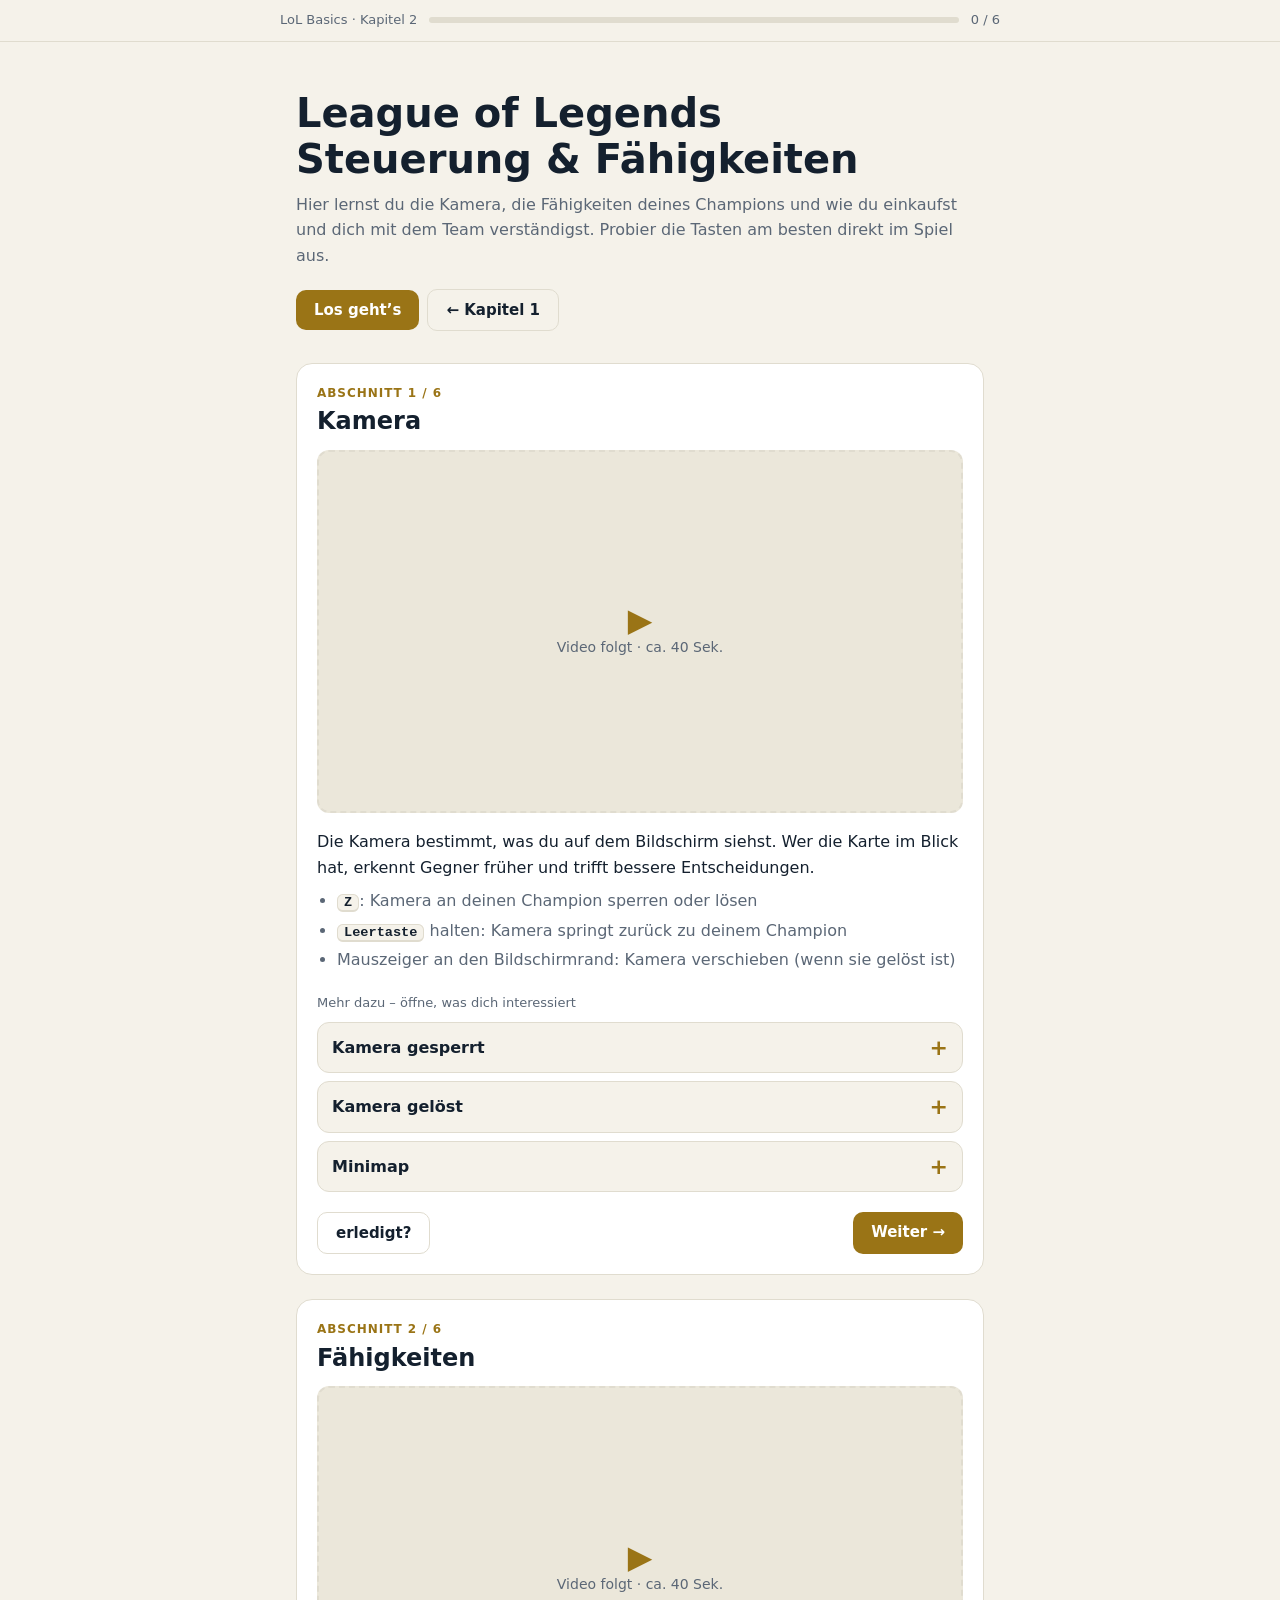
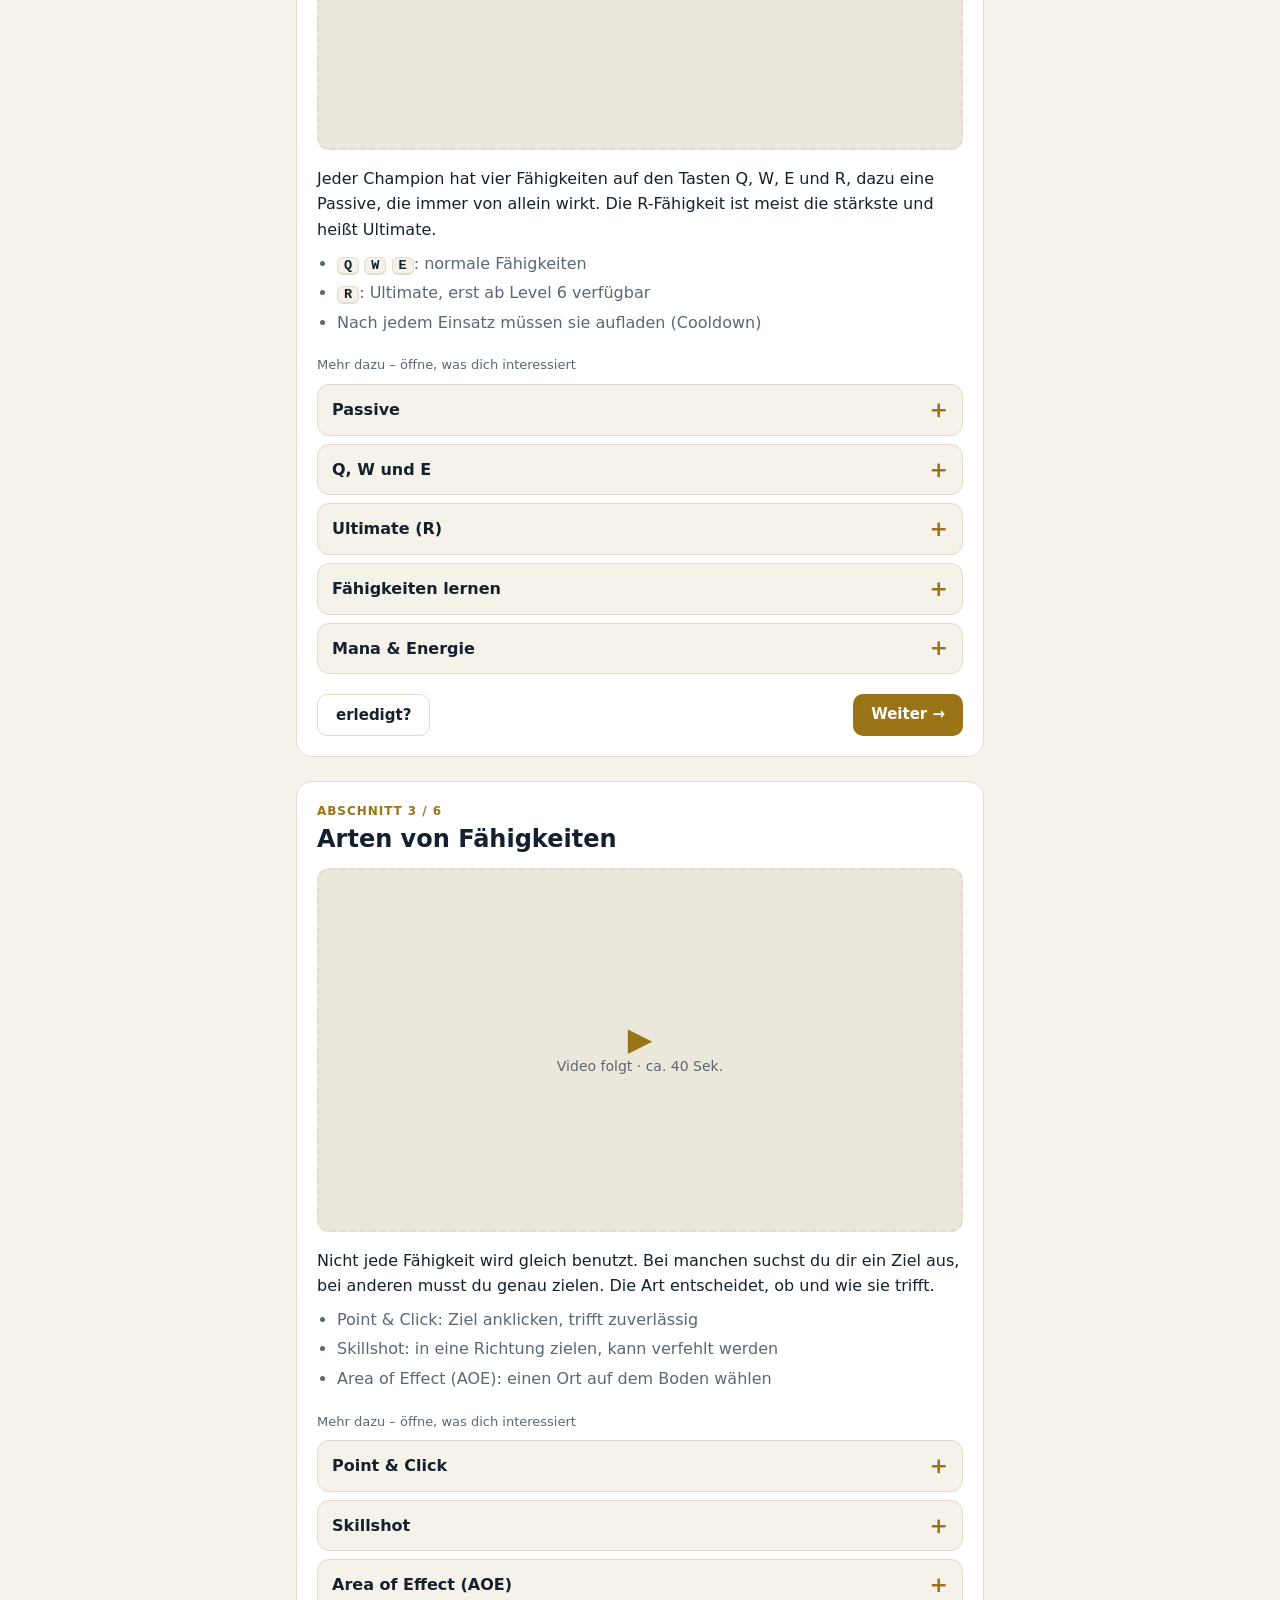
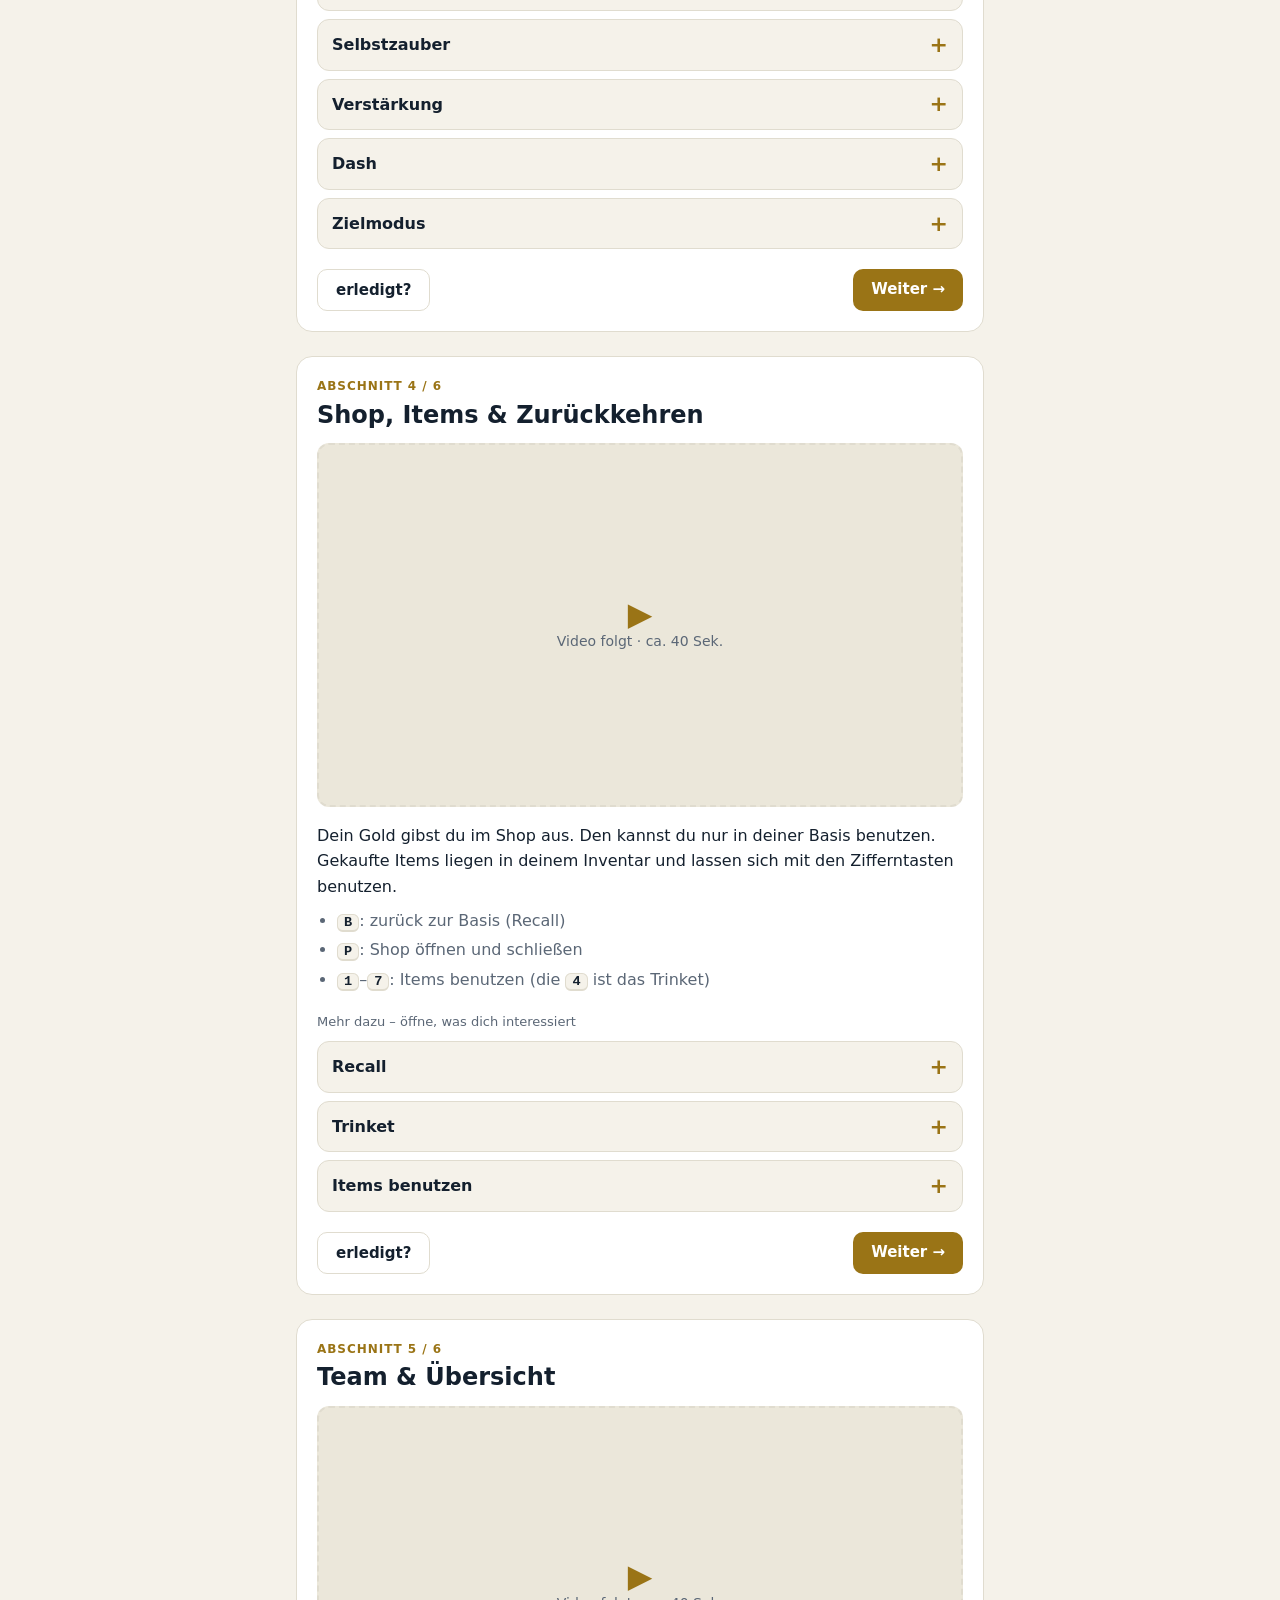
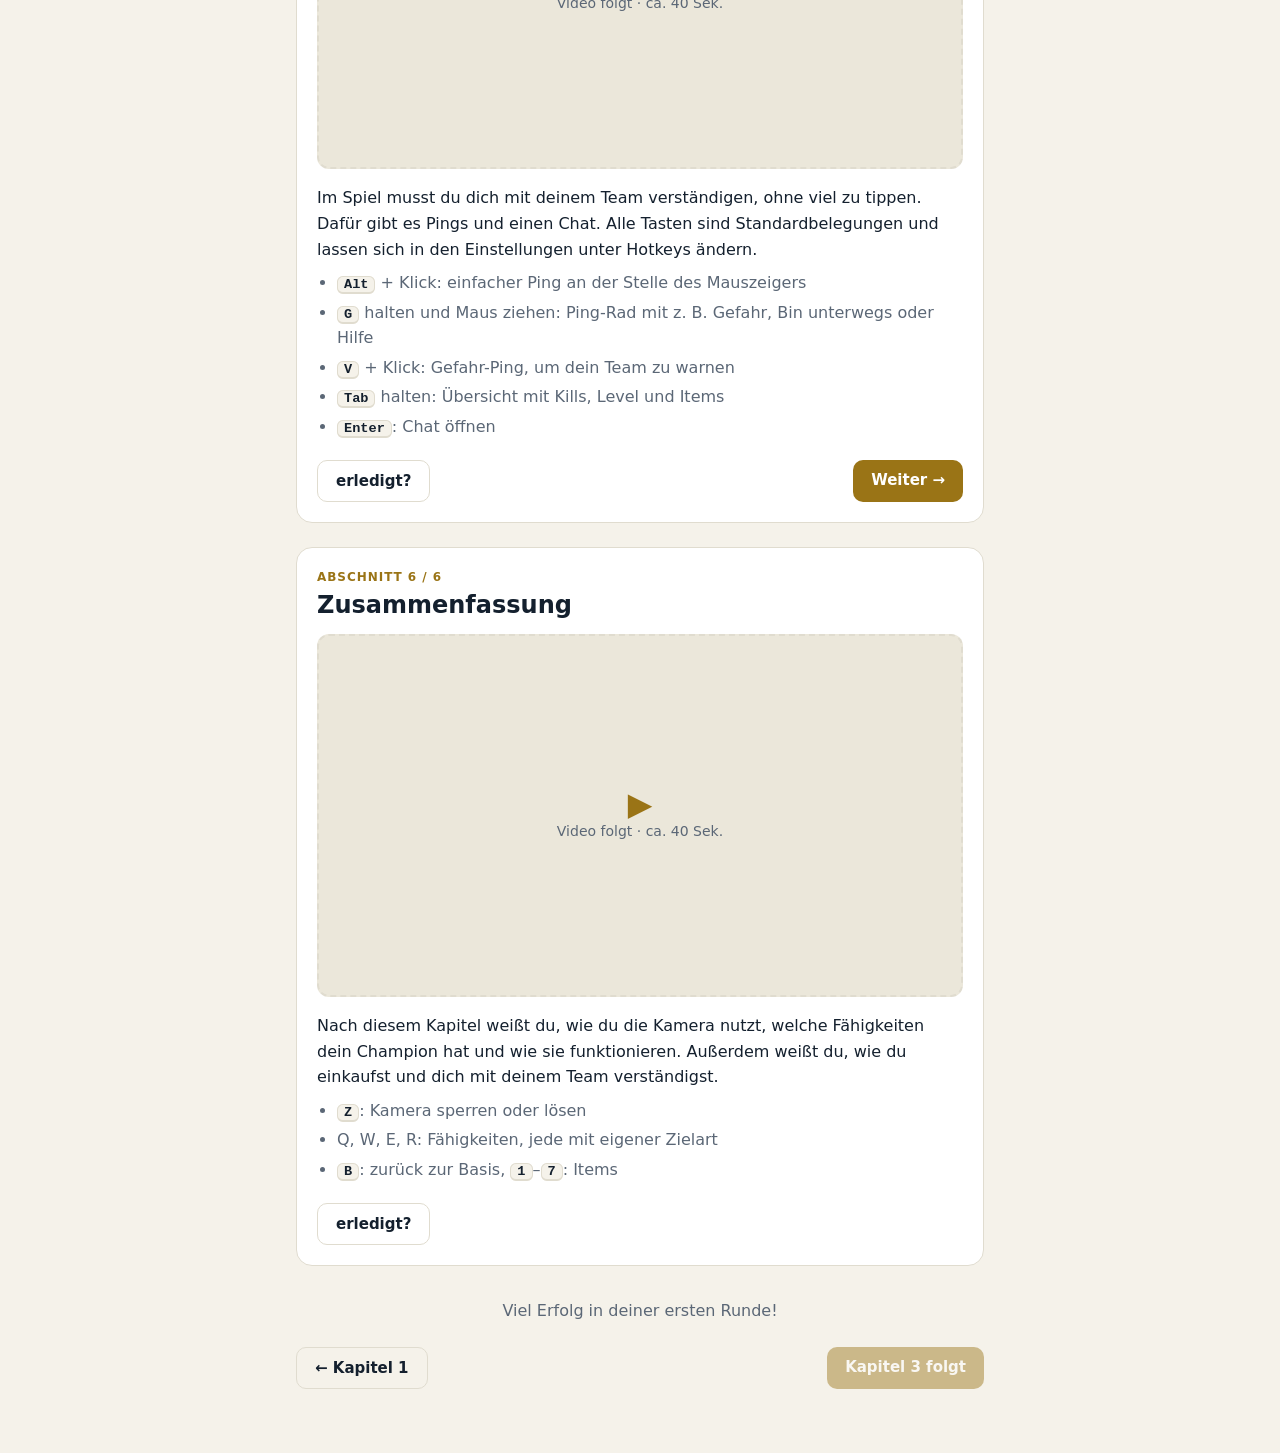
==== commit 9c285542: "Bild commentar" ====
--- a/kapitel2.html
+++ b/kapitel2.html
@@ -4,48 +4,18 @@
 <meta charset="utf-8">
 <meta name="viewport" content="width=device-width, initial-scale=1, viewport-fit=cover">
 <title>League of Legends – Steuerung &amp; Fähigkeiten</title>
-<style>
-:root{--bg:#f5f2ea;--surface:#fff;--ink:#14202e;--muted:#5b6776;--accent:#9a7416;--accent-ink:#fff;--line:#e0dccf;--ph:#ebe7da;
-box-sizing:border-box;padding-top:env(safe-area-inset-top,0px);padding-bottom:env(safe-area-inset-bottom,0px)}
-@media (prefers-color-scheme:dark){:root:not([data-theme="light"]){--bg:#0b1420;--surface:#121f30;--ink:#eef1f5;--muted:#9aa8ba;--accent:#d7b25a;--accent-ink:#1a1405;--line:#24364d;--ph:#0e1a2a}}
-:root[data-theme="dark"]{--bg:#0b1420;--surface:#121f30;--ink:#eef1f5;--muted:#9aa8ba;--accent:#d7b25a;--accent-ink:#1a1405;--line:#24364d;--ph:#0e1a2a}
-html{scroll-behavior:smooth;scroll-padding-top:72px}
-*{box-sizing:border-box}
-body{margin:0;background:var(--bg);color:var(--ink);font:16px/1.6 system-ui,-apple-system,"Segoe UI",Roboto,sans-serif}
-header{position:sticky;top:env(safe-area-inset-top,0px);z-index:5;background:var(--bg);border-bottom:1px solid var(--line);padding:10px 16px}
-.bar{max-width:720px;margin:0 auto;display:flex;align-items:center;gap:12px;font-size:13px;color:var(--muted)}
-.track{flex:1;height:6px;border-radius:3px;background:var(--line);overflow:hidden}
-.fill{height:100%;width:0;background:var(--accent);transition:width .3s}
-main{max-width:720px;margin:0 auto;padding:24px 16px 64px}
-.hero{padding:24px 0 32px}
-.hero h1{font-size:clamp(28px,7vw,40px);line-height:1.15;margin:0 0 10px}
-.hero p{color:var(--muted);margin:0 0 20px}
-.btn{display:inline-block;border:0;border-radius:10px;padding:11px 18px;font:600 15px system-ui,sans-serif;cursor:pointer;text-decoration:none;background:var(--accent);color:var(--accent-ink)}
-.btn.ghost{background:transparent;color:var(--ink);border:1px solid var(--line)}
-.btn.ghost.on{border-color:var(--accent);color:var(--accent)}
-.ch{background:var(--surface);border:1px solid var(--line);border-radius:16px;padding:20px;margin-bottom:24px}
-.num{font-size:12px;letter-spacing:.08em;text-transform:uppercase;color:var(--accent);font-weight:700}
-.ch h2{margin:4px 0 14px;font-size:24px;line-height:1.2}
-.vid video,.vid iframe,.ph{display:block;width:100%;aspect-ratio:16/9;border:0;border-radius:12px;background:#000}
-.ph{background:var(--ph);border:2px dashed var(--line);display:flex;flex-direction:column;align-items:center;justify-content:center;color:var(--muted);font-size:14px}
-.play{font-size:32px;color:var(--accent);line-height:1}
-.lead{margin:16px 0 8px}
-.pts{margin:0 0 20px;padding-left:20px;color:var(--muted)}
-.pts li{margin:4px 0}
-.actions{display:flex;flex-wrap:wrap;gap:10px;justify-content:space-between}
-.subs{margin:0 0 20px}
-.subs-h{font-size:13px;color:var(--muted);margin-bottom:8px}
-.sub{border:1px solid var(--line);border-radius:12px;margin-bottom:8px;background:var(--bg)}
-.sub summary{cursor:pointer;padding:12px 14px;font-weight:600;list-style:none;display:flex;justify-content:space-between;align-items:center}
-.sub summary::-webkit-details-marker{display:none}
-.sub summary::after{content:"+";color:var(--accent);font-size:22px;line-height:1}
-.sub[open] summary::after{content:"–"}
-.subbody{padding:0 14px 6px}
-.fin{text-align:center;color:var(--muted);padding:8px 0}
-kbd{border:1px solid var(--line);border-bottom-width:2px;border-radius:6px;padding:0 6px;background:var(--bg);color:var(--ink);font:600 .85em ui-monospace,SFMono-Regular,Menlo,monospace;white-space:nowrap}
-.hero .btn+.btn{margin-left:8px}
-.btn.off{opacity:.45;cursor:default}
-</style>
+<meta name="description" content="Kamera, Fähigkeiten, Shop und Pings in League of Legends – einfach erklärt für Anfänger, mit kurzen Videos.">
+<meta property="og:type" content="website">
+<meta property="og:locale" content="de_DE">
+<meta property="og:site_name" content="LoL Basics">
+<meta property="og:title" content="LoL Basics · Kapitel 2: Steuerung &amp; Fähigkeiten">
+<meta property="og:description" content="Kamera, Fähigkeiten, Shop und Pings in League of Legends – einfach erklärt für Anfänger, mit kurzen Videos.">
+<!-- VORSCHAUBILD: Sobald du ein Bild hast (am besten 1200×630 Pixel), lege es als "vorschau.png" in diesen Ordner,
+     entferne die Kommentarzeichen um die nächste Zeile und ändere unten "summary" in "summary_large_image".
+<meta property="og:image" content="https://lukas-trian-nguyen-dinh.github.io/lol-basics/vorschau.png">
+-->
+<meta name="twitter:card" content="summary">
+<link rel="stylesheet" href="style.css">
 </head>
 <body>
 <header><div class="bar"><span>LoL Basics · Kapitel 2</span><div class="track"><div class="fill" id="fill"></div></div><span id="cnt">0 / 0</span></div></header>
@@ -77,13 +47,13 @@
   {title:"Passive",video:"",text:"Die Passive hat keine Taste. Sie wirkt automatisch und gibt deinem Champion seine besondere Eigenschaft."},
   {title:"Q, W und E",video:"",text:"Deine drei normalen Fähigkeiten. Du kannst sie ab Level 1 lernen und setzt sie oft ein, um Schaden zu machen, dich zu schützen oder Gegner zu kontrollieren. Ihre Cooldowns sind meist kurz."},
   {title:"Ultimate (R)",video:"",text:"Die stärkste Fähigkeit deines Champions. Du schaltest sie ab Level 6 frei und verbesserst sie auf Level 11 und 16. Ihr Cooldown ist lang, dafür kann sie einen Kampf entscheiden."},
-  {title:"Fähigkeiten lernen",video:"",text:"Bei jedem Levelaufstieg bekommst du einen Fähigkeitspunkt. Halte <kbd>Strg</kbd> gedrückt und drücke Q, W, E oder R, um die Fähigkeit zu lernen oder zu verbessern. Du kannst auch auf das kleine Plus klicken. Die beste Reihenfolge hast du schon auf op.gg nachgeschlagen."},
+  {title:"Fähigkeiten lernen",video:"",text:"Bei jedem Levelaufstieg bekommst du einen Fähigkeitspunkt. Halte <kbd>Strg</kbd> gedrückt und drücke Q, W, E oder R, um die Fähigkeit zu lernen oder zu verbessern. Du kannst auch auf das kleine Plus klicken. Die beste Reihenfolge hast du schon auf <a href=\"https://op.gg/lol/champions\" target=\"_blank\" rel=\"noopener\">op.gg</a> nachgeschlagen."},
   {title:"Mana & Energie",video:"",text:"Viele Fähigkeiten kosten Mana (blauer Balken) oder Energie (gelber Balken). Mana füllt sich langsam auf, Energie schneller. Ist der Balken leer, kannst du nichts wirken. Manche Champions brauchen gar keins von beiden."},
 ]},
 
 {title:"Arten von Fähigkeiten",video:"",
  text:"Nicht jede Fähigkeit wird gleich benutzt. Bei manchen suchst du dir ein Ziel aus, bei anderen musst du genau zielen. Die Art entscheidet, ob und wie sie trifft.",
- points:["Point & Click: Ziel anklicken, trifft zuverlässig","Skillshot: in eine Richtung zielen, kann verfehlt werden","Bereich: einen Ort auf dem Boden wählen"],
+ points:["Point & Click: Ziel anklicken, trifft zuverlässig","Skillshot: in eine Richtung zielen, kann verfehlt werden","Area of Effect (AOE): einen Ort auf dem Boden wählen"],
  subs:[
   {title:"Point & Click",video:"",text:"Du wählst einen Gegner als Ziel. Die Fähigkeit trifft zuverlässig, solange er in Reichweite bleibt. Beispiel: Annies Q."},
   {title:"Skillshot",video:"",text:"Du zielst in eine Richtung und ein Projektil fliegt los. Es trifft nur, wenn ein Gegner im Weg steht. Gegner können ausweichen, und Minions können das Projektil blockieren. Beispiel: Ezreals Q."},
@@ -116,80 +86,11 @@
 ];
 
 const KEY="lol-basics-done-2";
-/* Fortschritt wird nach Titel gespeichert, damit er beim Einfügen/Verschieben von Abschnitten erhalten bleibt.
-   Alte Einträge (nach Position gespeichert) werden einmalig umgewandelt. */
-let done=new Set();
-try{done=new Set(JSON.parse(localStorage.getItem(KEY)||"[]").map(x=>typeof x==="number"?(CHAPTERS[x]||{}).title:x).filter(Boolean))}catch(e){}
-function save(){try{localStorage.setItem(KEY,JSON.stringify([...done]))}catch(e){}}
-
-function media(c){
-  const v=(c.video||"").trim();
-  if(!v)return '<div class="ph"><div class="play">▶</div><div>Video folgt · ca. 40 Sek.</div></div>';
-  if(/youtu\.?be/.test(v)){
-    const m=v.match(/(?:v=|youtu\.be\/|embed\/|shorts\/)([\w-]{11})/);
-    if(m)return '<iframe src="https://www.youtube-nocookie.com/embed/'+m[1]+'?rel=0&playsinline=1" title="'+c.title+'" allow="accelerometer; autoplay; clipboard-write; encrypted-media; gyroscope; picture-in-picture; web-share" referrerpolicy="strict-origin-when-cross-origin" allowfullscreen loading="lazy"></iframe>';
-  }
-  return '<video controls playsinline preload="metadata" src="'+v+'"></video>';
-}
-
-function progress(){
-  const n=CHAPTERS.length,d=CHAPTERS.filter(c=>done.has(c.title)).length;
-  document.getElementById("fill").style.width=(d/n*100)+"%";
-  document.getElementById("cnt").textContent=d+" / "+n;
-}
-
-function subsHtml(c){
-  if(!c.subs||!c.subs.length)return "";
-  return '<div class="subs"><div class="subs-h">Mehr dazu – öffne, was dich interessiert</div>'+
-    c.subs.map(d=>
-      '<details class="sub"><summary>'+d.title+'</summary><div class="subbody"><div class="vid">'+media(d)+'</div>'+
-      '<p class="lead">'+d.text+'</p>'+
-      (d.points?'<ul class="pts">'+d.points.map(p=>'<li>'+p+'</li>').join("")+'</ul>':'')+
-      '</div></details>').join("")+'</div>';
-}
-
-const root=document.getElementById("chapters");
-CHAPTERS.forEach((c,i)=>{
-  const last=i===CHAPTERS.length-1;
-  const s=document.createElement("section");
-  s.className="ch";s.id="k"+(i+1);
-  s.innerHTML=
-    '<div class="num">Abschnitt '+(i+1)+' / '+CHAPTERS.length+'</div>'+
-    '<h2>'+c.title+'</h2>'+
-    '<div class="vid">'+media(c)+'</div>'+
-    '<p class="lead">'+c.text+'</p>'+
-    '<ul class="pts">'+c.points.map(p=>'<li>'+p+'</li>').join("")+'</ul>'+
-    subsHtml(c)+
-    '<div class="actions"><button class="btn ghost" data-i="'+i+'"></button>'+
-    (last?'':'<a class="btn" href="#k'+(i+2)+'">Weiter →</a>')+'</div>';
-  root.appendChild(s);
-});
-const fin=document.createElement("p");
-fin.className="fin";fin.textContent="Viel Erfolg in deiner ersten Runde!";
-root.appendChild(fin);
+const LAST="";
 /* Navigation zwischen den Kapiteln. Sobald es Kapitel 3 gibt: den span durch <a class="btn" href="kapitel3.html">Kapitel 3 →</a> ersetzen. */
-const nav=document.createElement("div");
-nav.className="actions";
-nav.innerHTML='<a class="btn ghost" href="index.html">← Kapitel 1</a><span class="btn off" aria-disabled="true">Kapitel 3 folgt</span>';
-root.appendChild(nav);
-
-function paint(btn){
-  const on=done.has(CHAPTERS[+btn.dataset.i].title);
-  btn.classList.toggle("on",on);
-  btn.textContent=on?"✓ completed":"erledigt?";
-}
-root.querySelectorAll("button[data-i]").forEach(b=>{
-  paint(b);
-  b.addEventListener("click",()=>{
-    const i=+b.dataset.i,t=CHAPTERS[i].title;
-    done.has(t)?done.delete(t):done.add(t);
-    save();paint(b);progress();
-    /* Beim Abhaken direkt zum nächsten Abschnitt springen */
-    const next=document.getElementById("k"+(i+2));
-    if(done.has(t)&&next)next.scrollIntoView({behavior:"smooth"});
-  });
-});
-progress();
+const END='<p class="fin">Viel Erfolg in deiner ersten Runde!</p>'+
+  '<div class="actions"><a class="btn ghost" href="index.html">← Kapitel 1</a><span class="btn off" aria-disabled="true">Kapitel 3 folgt</span></div>';
 </script>
+<script src="app.js"></script>
 </body>
 </html>
--- a/style.css
+++ b/style.css
@@ -0,0 +1,41 @@
+/* Gemeinsames Aussehen für alle Kapitel-Seiten */
+:root{--bg:#f5f2ea;--surface:#fff;--ink:#14202e;--muted:#5b6776;--accent:#9a7416;--accent-ink:#fff;--line:#e0dccf;--ph:#ebe7da;
+box-sizing:border-box;padding-top:env(safe-area-inset-top,0px);padding-bottom:env(safe-area-inset-bottom,0px)}
+@media (prefers-color-scheme:dark){:root:not([data-theme="light"]){--bg:#0b1420;--surface:#121f30;--ink:#eef1f5;--muted:#9aa8ba;--accent:#d7b25a;--accent-ink:#1a1405;--line:#24364d;--ph:#0e1a2a}}
+:root[data-theme="dark"]{--bg:#0b1420;--surface:#121f30;--ink:#eef1f5;--muted:#9aa8ba;--accent:#d7b25a;--accent-ink:#1a1405;--line:#24364d;--ph:#0e1a2a}
+html{scroll-behavior:smooth;scroll-padding-top:72px}
+*{box-sizing:border-box}
+body{margin:0;background:var(--bg);color:var(--ink);font:16px/1.6 system-ui,-apple-system,"Segoe UI",Roboto,sans-serif}
+header{position:sticky;top:env(safe-area-inset-top,0px);z-index:5;background:var(--bg);border-bottom:1px solid var(--line);padding:10px 16px}
+.bar{max-width:720px;margin:0 auto;display:flex;align-items:center;gap:12px;font-size:13px;color:var(--muted)}
+.track{flex:1;height:6px;border-radius:3px;background:var(--line);overflow:hidden}
+.fill{height:100%;width:0;background:var(--accent);transition:width .3s}
+main{max-width:720px;margin:0 auto;padding:24px 16px 64px}
+.hero{padding:24px 0 32px}
+.hero h1{font-size:clamp(28px,7vw,40px);line-height:1.15;margin:0 0 10px}
+.hero p{color:var(--muted);margin:0 0 20px}
+.btn{display:inline-block;border:0;border-radius:10px;padding:11px 18px;font:600 15px system-ui,sans-serif;cursor:pointer;text-decoration:none;background:var(--accent);color:var(--accent-ink)}
+.btn.ghost{background:transparent;color:var(--ink);border:1px solid var(--line)}
+.btn.ghost.on{border-color:var(--accent);color:var(--accent)}
+.ch{background:var(--surface);border:1px solid var(--line);border-radius:16px;padding:20px;margin-bottom:24px}
+.num{font-size:12px;letter-spacing:.08em;text-transform:uppercase;color:var(--accent);font-weight:700}
+.ch h2{margin:4px 0 14px;font-size:24px;line-height:1.2}
+.vid video,.vid iframe,.ph{display:block;width:100%;aspect-ratio:16/9;border:0;border-radius:12px;background:#000}
+.ph{background:var(--ph);border:2px dashed var(--line);display:flex;flex-direction:column;align-items:center;justify-content:center;color:var(--muted);font-size:14px}
+.play{font-size:32px;color:var(--accent);line-height:1}
+.lead{margin:16px 0 8px}
+.pts{margin:0 0 20px;padding-left:20px;color:var(--muted)}
+.pts li{margin:4px 0}
+.actions{display:flex;flex-wrap:wrap;gap:10px;justify-content:space-between}
+.subs{margin:0 0 20px}
+.subs-h{font-size:13px;color:var(--muted);margin-bottom:8px}
+.sub{border:1px solid var(--line);border-radius:12px;margin-bottom:8px;background:var(--bg)}
+.sub summary{cursor:pointer;padding:12px 14px;font-weight:600;list-style:none;display:flex;justify-content:space-between;align-items:center}
+.sub summary::-webkit-details-marker{display:none}
+.sub summary::after{content:"+";color:var(--accent);font-size:22px;line-height:1}
+.sub[open] summary::after{content:"–"}
+.subbody{padding:0 14px 6px}
+.fin{text-align:center;color:var(--muted);padding:8px 0}
+kbd{border:1px solid var(--line);border-bottom-width:2px;border-radius:6px;padding:0 6px;background:var(--bg);color:var(--ink);font:600 .85em ui-monospace,SFMono-Regular,Menlo,monospace;white-space:nowrap}
+.hero .btn+.btn{margin-left:8px}
+.btn.off{opacity:.45;cursor:default}
